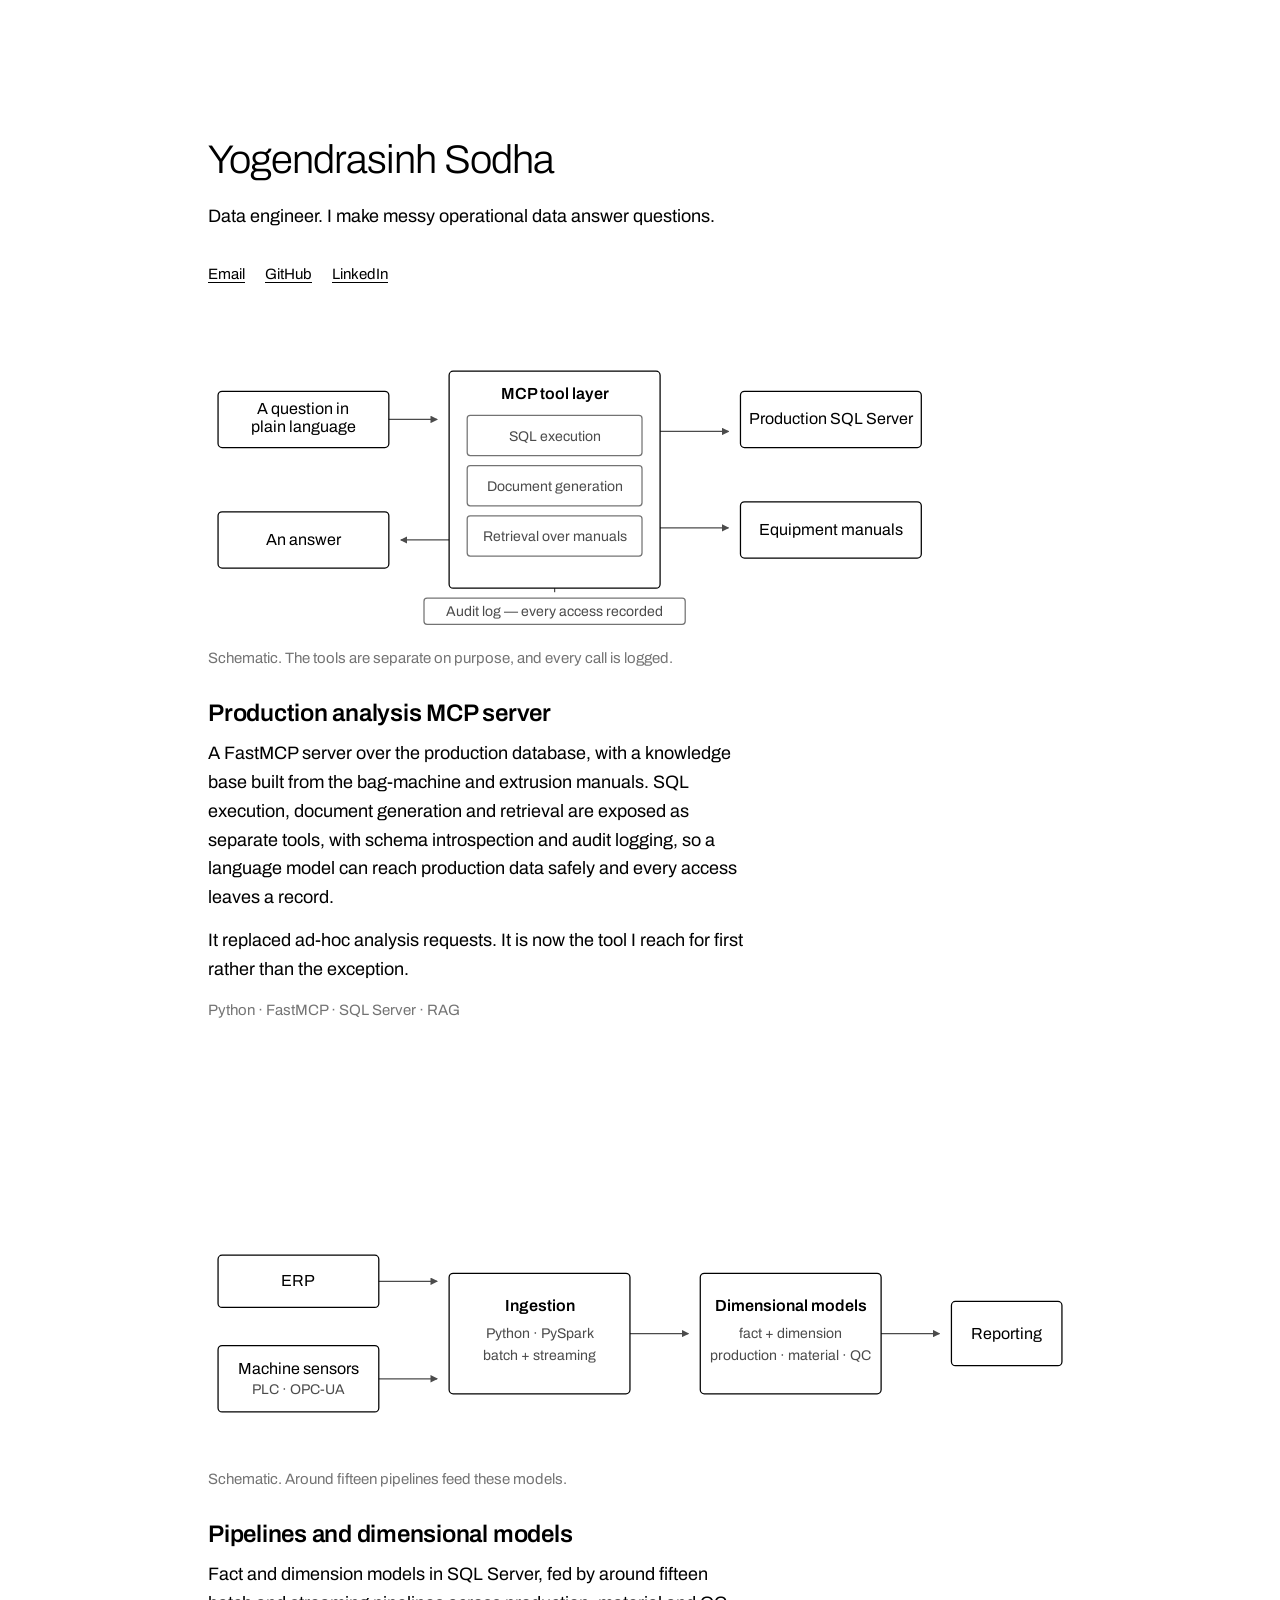
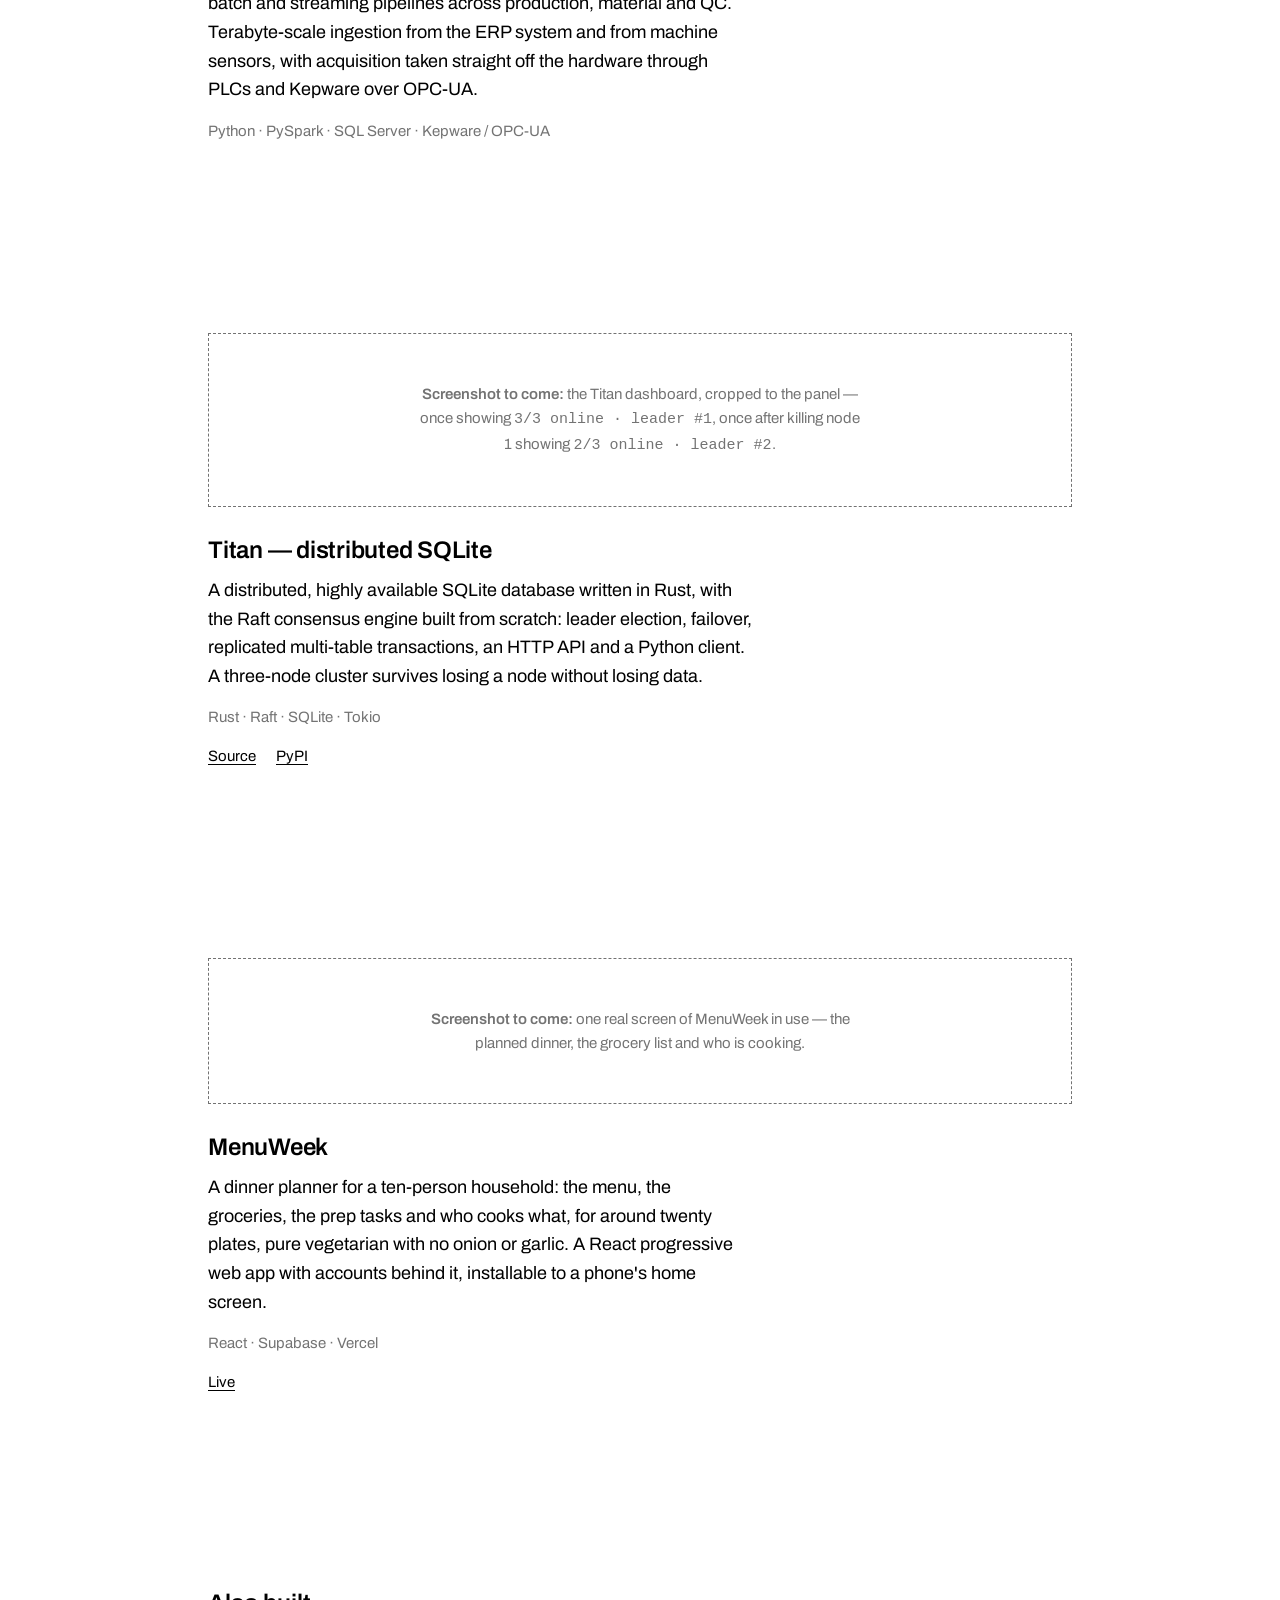
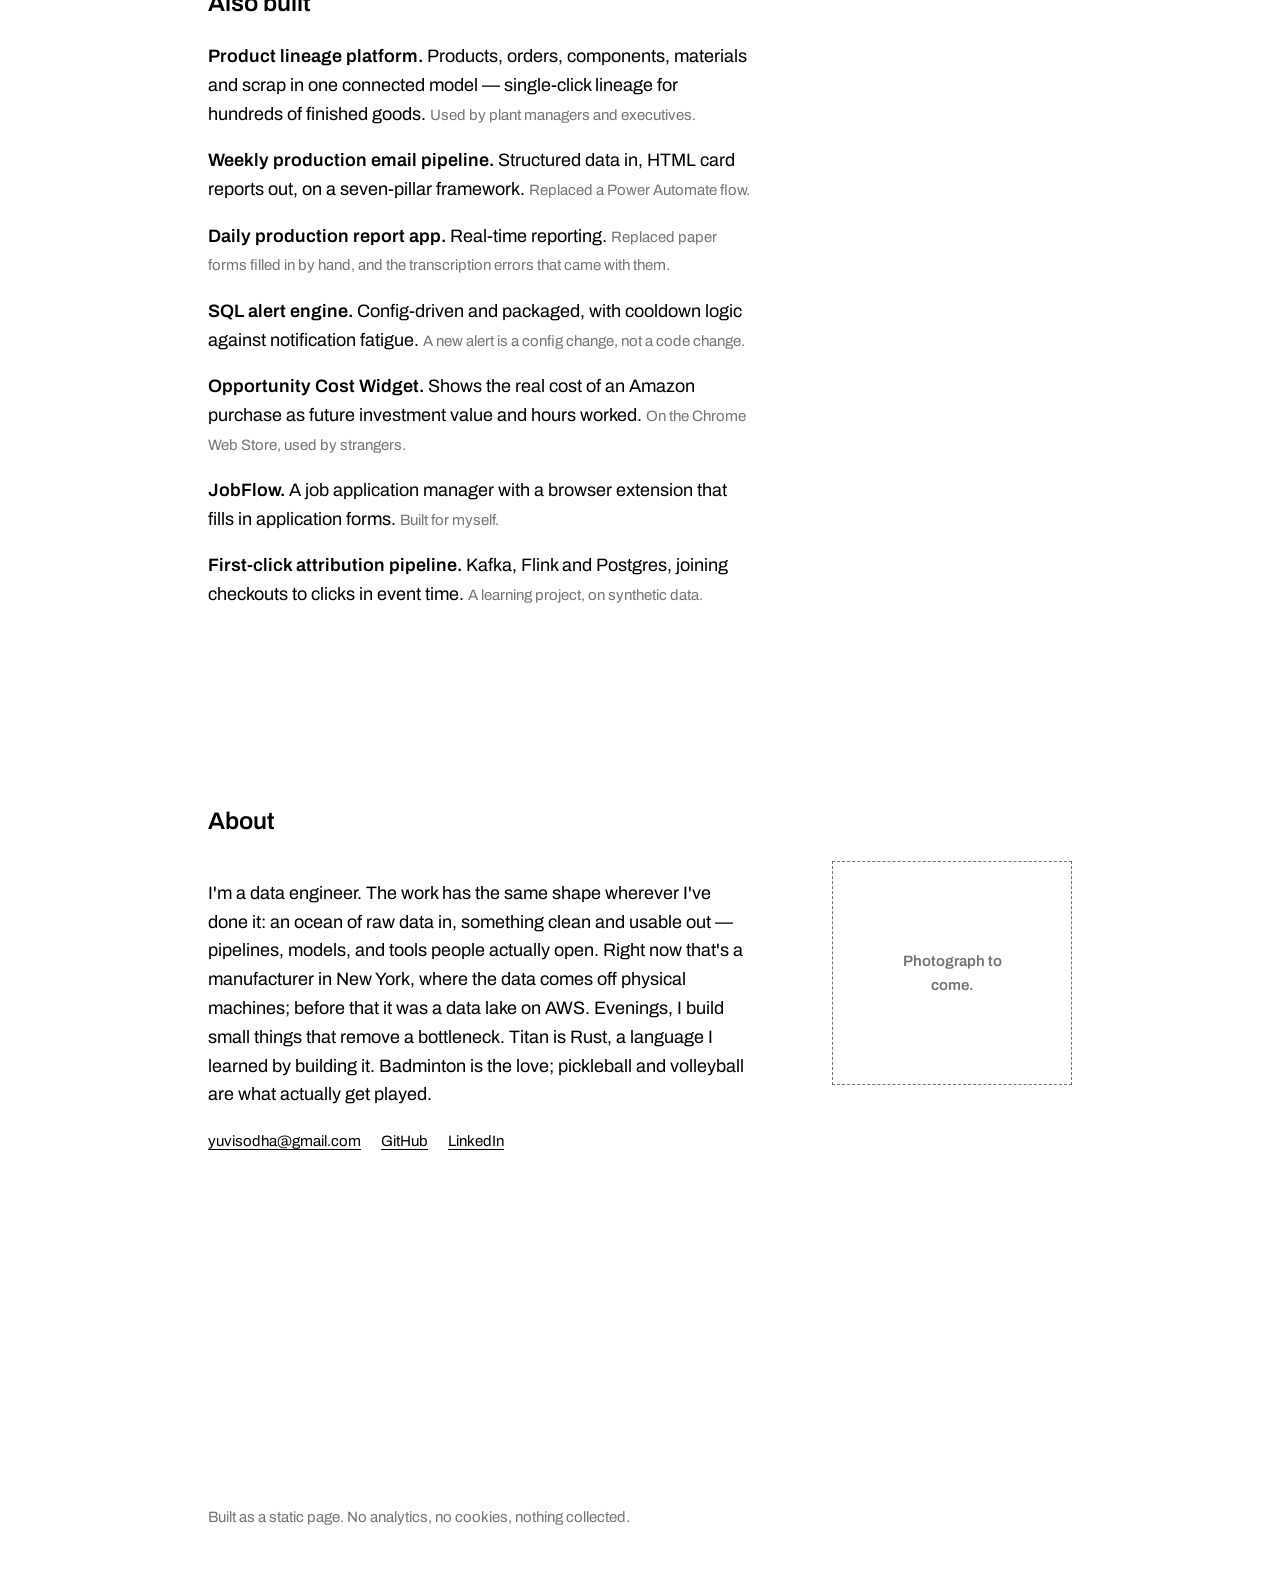
==== public/index.html @ 069074b1 "Park the name and contacts on rails while the work scrolls between them The name now leaves the top " ====
<!DOCTYPE html>
<html lang="en" class="no-js">
<head>
<meta charset="utf-8">
<meta name="viewport" content="width=device-width, initial-scale=1">
<title>Yogendrasinh Sodha — Data engineer</title>
<meta name="description" content="Data engineer. I make messy operational data answer questions. Pipelines, dimensional models, and tools people actually open.">
<meta name="author" content="Yogendrasinh Sodha">
<link rel="canonical" href="https://datafromsodha.fyi/">

<!-- Link preview, for when this gets pasted into LinkedIn or a message.
     og:image is deliberately absent: there is no image worth previewing until
     the real screenshots land. A broken image reference is worse than none. -->
<meta property="og:type" content="profile">
<meta property="og:url" content="https://datafromsodha.fyi/">
<meta property="og:title" content="Yogendrasinh Sodha — Data engineer">
<meta property="og:description" content="I make messy operational data answer questions. Pipelines, dimensional models, and tools people actually open.">
<link rel="stylesheet" href="assets/styles.css">
<link rel="icon" href="data:image/svg+xml,<svg xmlns='http://www.w3.org/2000/svg' viewBox='0 0 32 32'><text y='26' font-size='26' font-family='system-ui'>Y</text></svg>">
<script>document.documentElement.className = 'js';</script>
</head>
<body>

<a class="skip" href="#work">Skip to the work</a>

<header class="head">
  <h1>Yogendrasinh Sodha</h1>
  <p class="lede">Data engineer. I make messy operational data answer questions.</p>
  <nav aria-label="Contact">
    <ul class="links">
      <li><a href="mailto:yuvisodha@gmail.com">Email</a></li>
      <li><a href="https://github.com/Yogendra-sodha">GitHub</a></li>
      <li><a href="https://www.linkedin.com/in/yogendrasinh-sodha/">LinkedIn</a></li>
      <!-- Résumé link goes here once the PDF's dead GitHub URL is fixed.
           See CONTENT.md §4. Do not ship a link to a document with a 404 on it. -->
    </ul>
  </nav>
</header>

<!-- The one idea: one fixed slot, one changing value. Decorative for screen
     readers — each project states who uses it in its own markup. -->
<div class="slot" aria-hidden="true" hidden>
  <div class="slot-inner">
    <span class="slot-label">Used by</span>
    <span class="slot-value" id="slotValue">analysts and managers where I work</span>
  </div>
</div>

<!-- Marks where the header ends. The rails come on the moment this scrolls
     past the top of the viewport, which is precise; watching the header itself
     is not, because a tall header still counts as visible well into the first
     project and would leave it with no audience line at all. -->
<div id="headEnd" aria-hidden="true"></div>

<!-- The rails. Decorative mirrors of content that already exists in the header
     and the footer, so screen readers hear the name and the links once, not
     three times. Links are taken out of the tab order for the same reason.
     Only rendered on screens wide enough to have empty margins to park in. -->
<div class="rails" aria-hidden="true">
  <div class="rail rail-left">
    <p class="rail-name">Yogendrasinh Sodha</p>
    <p class="rail-slot">
      <span class="rail-slot-label">Used by</span>
      <span class="rail-slot-value" id="railSlotValue">analysts and managers where I work</span>
    </p>
  </div>
  <div class="rail rail-right">
    <a href="mailto:yuvisodha@gmail.com" tabindex="-1">Email</a>
    <a href="https://github.com/Yogendra-sodha" tabindex="-1">GitHub</a>
    <a href="https://www.linkedin.com/in/yogendrasinh-sodha/" tabindex="-1">LinkedIn</a>
  </div>
</div>

<main id="work">

  <section class="project" data-who="analysts and managers where I work">
    <figure class="art">
      <div class="dia-wrap">
      <svg viewBox="0 0 860 300" role="img" aria-labelledby="mcpT mcpD" class="dia">
        <defs>
          <marker id="ah1" viewBox="0 0 8 8" refX="7" refY="4" markerWidth="6" markerHeight="6"
                  orient="auto-start-reverse"><path d="M0 0 L8 4 L0 8 Z" fill="currentColor"/></marker>
        </defs>
        <title id="mcpT">How the production analysis MCP server works</title>
        <desc id="mcpD">A question in plain language goes to an MCP tool layer offering SQL
        execution, document generation and retrieval. The layer reads the production SQL Server
        and an index of equipment manuals, returns an answer, and writes every access to an
        audit log.</desc>
        <g class="dia-g">
          <rect x="10" y="60" width="170" height="56" rx="4"/>
          <text x="95" y="83">A question in</text>
          <text x="95" y="101">plain language</text>

          <rect x="10" y="180" width="170" height="56" rx="4"/>
          <text x="95" y="213">An answer</text>

          <rect x="240" y="40" width="210" height="216" rx="4"/>
          <text x="345" y="68" class="hd">MCP tool layer</text>
          <rect x="258" y="84" width="174" height="40" rx="3" class="sub"/>
          <text x="345" y="109" class="sm">SQL execution</text>
          <rect x="258" y="134" width="174" height="40" rx="3" class="sub"/>
          <text x="345" y="159" class="sm">Document generation</text>
          <rect x="258" y="184" width="174" height="40" rx="3" class="sub"/>
          <text x="345" y="209" class="sm">Retrieval over manuals</text>

          <rect x="530" y="60" width="180" height="56" rx="4"/>
          <text x="620" y="93">Production SQL Server</text>

          <rect x="530" y="170" width="180" height="56" rx="4"/>
          <text x="620" y="203">Equipment manuals</text>

          <rect x="215" y="266" width="260" height="26" rx="3" class="sub"/>
          <text x="345" y="284" class="sm">Audit log — every access recorded</text>

          <path d="M180 88 H228" class="ar" marker-end="url(#ah1)"/>
          <path d="M450 100 H518" class="ar" marker-end="url(#ah1)"/>
          <path d="M450 196 H518" class="ar" marker-end="url(#ah1)"/>
          <path d="M240 208 H192" class="ar" marker-end="url(#ah1)"/>
          <path d="M345 256 V262" class="ar dash"/>
        </g>
      </svg>
      </div>
      <figcaption>Schematic. The tools are separate on purpose, and every call is logged.</figcaption>
    </figure>
    <h2>Production analysis MCP server</h2>
    <p class="who">Used by analysts and managers where I work.</p>
    <p>A FastMCP server over the production database, with a knowledge base built from the
    bag-machine and extrusion manuals. SQL execution, document generation and retrieval are
    exposed as separate tools, with schema introspection and audit logging, so a language model
    can reach production data safely and every access leaves a record.</p>
    <p>It replaced ad-hoc analysis requests. It is now the tool I reach for first rather than
    the exception.</p>
    <p class="stack">Python · FastMCP · SQL Server · RAG</p>
  </section>

  <section class="project" data-who="every report the business runs on">
    <figure class="art">
      <div class="dia-wrap">
      <svg viewBox="0 0 860 240" role="img" aria-labelledby="pipeT pipeD" class="dia">
        <defs>
          <marker id="ah2" viewBox="0 0 8 8" refX="7" refY="4" markerWidth="6" markerHeight="6"
                  orient="auto-start-reverse"><path d="M0 0 L8 4 L0 8 Z" fill="currentColor"/></marker>
        </defs>
        <title id="pipeT">How the production data pipelines are arranged</title>
        <desc id="pipeD">Data from the ERP system and from machine sensors over PLC and OPC-UA
        is ingested in batch and streaming pipelines, modelled into fact and dimension tables,
        and served to reporting.</desc>
        <g class="dia-g">
          <rect x="10" y="42" width="160" height="52" rx="4"/>
          <text x="90" y="73">ERP</text>

          <rect x="10" y="132" width="160" height="66" rx="4"/>
          <text x="90" y="160">Machine sensors</text>
          <text x="90" y="180" class="sm">PLC · OPC-UA</text>

          <rect x="240" y="60" width="180" height="120" rx="4"/>
          <text x="330" y="98" class="hd">Ingestion</text>
          <text x="330" y="124" class="sm">Python · PySpark</text>
          <text x="330" y="146" class="sm">batch + streaming</text>

          <rect x="490" y="60" width="180" height="120" rx="4"/>
          <text x="580" y="98" class="hd">Dimensional models</text>
          <text x="580" y="124" class="sm">fact + dimension</text>
          <text x="580" y="146" class="sm">production · material · QC</text>

          <rect x="740" y="88" width="110" height="64" rx="4"/>
          <text x="795" y="125">Reporting</text>

          <path d="M170 68 H228" class="ar" marker-end="url(#ah2)"/>
          <path d="M170 165 H228" class="ar" marker-end="url(#ah2)"/>
          <path d="M420 120 H478" class="ar" marker-end="url(#ah2)"/>
          <path d="M670 120 H728" class="ar" marker-end="url(#ah2)"/>
        </g>
      </svg>
      </div>
      <figcaption>Schematic. Around fifteen pipelines feed these models.</figcaption>
    </figure>
    <h2>Pipelines and dimensional models</h2>
    <p class="who">Used by every report the business runs on.</p>
    <p>Fact and dimension models in SQL Server, fed by around fifteen batch and streaming
    pipelines across production, material and QC. Terabyte-scale ingestion from the ERP system
    and from machine sensors, with acquisition taken straight off the hardware through PLCs and
    Kepware over OPC-UA.</p>
    <p class="stack">Python · PySpark · SQL Server · Kepware / OPC-UA</p>
  </section>

  <section class="project" data-who="anyone who pip installs it">
    <figure class="art">
      <div class="ph">
        <p><strong>Screenshot to come:</strong> the Titan dashboard, cropped to the panel — once
        showing <code>3/3 online · leader #1</code>, once after killing node 1 showing
        <code>2/3 online · leader #2</code>.</p>
      </div>
    </figure>
    <h2>Titan — distributed SQLite</h2>
    <p class="who">Used by anyone who <code>pip install</code>s it.</p>
    <p>A distributed, highly available SQLite database written in Rust, with the Raft consensus
    engine built from scratch: leader election, failover, replicated multi-table transactions,
    an HTTP API and a Python client. A three-node cluster survives losing a node without losing
    data.</p>
    <p class="stack">Rust · Raft · SQLite · Tokio</p>
    <p class="links-inline">
      <a href="https://github.com/Yogendra-sodha/titan-distributed-sqlite">Source</a>
      <a href="https://pypi.org/project/titan-db/">PyPI</a>
    </p>
  </section>

  <section class="project" data-who="ten roommates, every evening">
    <figure class="art">
      <div class="ph">
        <p><strong>Screenshot to come:</strong> one real screen of MenuWeek in use — the planned
        dinner, the grocery list and who is cooking.</p>
      </div>
    </figure>
    <h2>MenuWeek</h2>
    <p class="who">Used by ten roommates, every evening.</p>
    <p>A dinner planner for a ten-person household: the menu, the groceries, the prep tasks and
    who cooks what, for around twenty plates, pure vegetarian with no onion or garlic. A React
    progressive web app with accounts behind it, installable to a phone's home screen.</p>
    <p class="stack">React · Supabase · Vercel</p>
    <p class="links-inline">
      <a href="https://menuweek.vercel.app/">Live</a>
    </p>
  </section>

  <section class="also">
    <h2>Also built</h2>
    <ul>
      <li><strong>Product lineage platform.</strong> Products, orders, components, materials and
      scrap in one connected model — single-click lineage for hundreds of finished goods.
      <span class="m">Used by plant managers and executives.</span></li>

      <li><strong>Weekly production email pipeline.</strong> Structured data in, HTML card
      reports out, on a seven-pillar framework. <span class="m">Replaced a Power Automate
      flow.</span></li>

      <li><strong>Daily production report app.</strong> Real-time reporting.
      <span class="m">Replaced paper forms filled in by hand, and the transcription errors that
      came with them.</span></li>

      <li><strong>SQL alert engine.</strong> Config-driven and packaged, with cooldown logic
      against notification fatigue. <span class="m">A new alert is a config change, not a code
      change.</span></li>

      <li><strong>Opportunity Cost Widget.</strong> Shows the real cost of an Amazon purchase as
      future investment value and hours worked. <span class="m">On the Chrome Web Store, used by
      strangers.</span>
      </li>

      <li><strong>JobFlow.</strong> A job application manager with a browser extension that fills
      in application forms. <span class="m">Built for myself.</span></li>

      <li><strong>First-click attribution pipeline.</strong> Kafka, Flink and Postgres, joining
      checkouts to clicks in event time. <span class="m">A learning project, on synthetic
      data.</span></li>
    </ul>
  </section>

  <section class="about">
    <h2>About</h2>
    <div class="about-grid">
      <div>
        <p>I'm a data engineer. The work has the same shape wherever I've done it: an ocean of
        raw data in, something clean and usable out — pipelines, models, and tools people
        actually open. Right now that's a manufacturer in New York, where the data comes off
        physical machines; before that it was a data lake on AWS. Evenings, I build small things
        that remove a bottleneck. Titan is Rust, a language I learned by building it. Badminton
        is the love; pickleball and volleyball are what actually get played.</p>
        <ul class="links">
          <li><a href="mailto:yuvisodha@gmail.com">yuvisodha@gmail.com</a></li>
          <li><a href="https://github.com/Yogendra-sodha">GitHub</a></li>
          <li><a href="https://www.linkedin.com/in/yogendrasinh-sodha/">LinkedIn</a></li>
        </ul>
      </div>
      <figure class="art portrait">
        <div class="ph"><p><strong>Photograph to come.</strong></p></div>
      </figure>
    </div>
  </section>

</main>

<footer>
  <p>Built as a static page. No analytics, no cookies, nothing collected.</p>
</footer>

<script src="assets/slot.js" defer></script>
</body>
</html>
---- public/assets/styles.css ----
/* Yogendrasinh Sodha — portfolio
   Built against PRINCIPLES.md and STRUCTURE.md. Read those before changing
   anything here. The two rules most easily broken by accident:

   1. THREE VALUES ONLY. Ink, ink at 55%, paper. No fourth colour, no borders
      in a new grey, no tinted backgrounds. All colour on the page comes from
      the artifacts (screenshots) — the chrome stays monochrome so they carry it.
   2. FOUR TYPE SIZES ONLY — 40 / 24 / 18 / 15. Hierarchy is weight and
      opacity, not size. (Ngo's economy measure is 1 / number of sizes. Adding
      a fifth costs real points and buys almost nothing.) Labels inside the
      diagrams are exempt: they live in the SVG's own scaled coordinate system,
      so their numbers are not page type sizes.

   Contrast note: the reference site uses black at 40%, which is 2.85:1 on
   white and fails AA even for large text. 55% is 4.74:1 and passes. That is
   why these do not match the reference exactly.                             */

/* ---------- typeface ----------
   Archivo, a grotesque in the same family of shapes as the reference site's
   Lab Grotesque, but under the SIL Open Font License. Self-hosted from this
   repository: nothing is requested from a third party, so the privacy rule in
   PRINCIPLES.md §4 holds. One variable file covers 300–600, which is the whole
   weight range this page uses.
   Licence: assets/fonts/OFL.txt. Keep it alongside the files.                */

@font-face {
  font-family: "Archivo";
  font-style: normal;
  font-weight: 300 600;
  font-stretch: 100%;
  font-display: swap;
  src: url("fonts/archivo-latin.woff2") format("woff2");
  unicode-range: U+0000-00FF, U+0131, U+0152-0153, U+02BB-02BC, U+02C6, U+02DA,
                 U+02DC, U+0304, U+0308, U+0329, U+2000-206F, U+20AC, U+2122,
                 U+2191, U+2193, U+2212, U+2215, U+FEFF, U+FFFD;
}

@font-face {
  font-family: "Archivo";
  font-style: normal;
  font-weight: 300 600;
  font-stretch: 100%;
  font-display: swap;
  src: url("fonts/archivo-latin-ext.woff2") format("woff2");
  unicode-range: U+0100-02BA, U+02BD-02C5, U+02C7-02CC, U+02CE-02D7, U+02DD-02FF,
                 U+0304, U+0308, U+0329, U+1D00-1DBF, U+1E00-1E9F, U+1EF2-1EFF,
                 U+2020, U+20A0-20AB, U+20AD-20C0, U+2113, U+2C60-2C7F, U+A720-A7FF;
}

:root {
  --ink: #000;
  --ink-muted: rgba(0, 0, 0, 0.55);   /* 4.74:1 on paper — AA */
  --paper: #fff;

  --s-name: clamp(2rem, 6vw, 2.5rem); /* 32–40px */
  --s-head: 1.5rem;                   /* 24px */
  --s-body: 1.125rem;                 /* 18px */
  --s-meta: 0.9375rem;                /* 15px */

  --measure: 34rem;                   /* ~66 characters — reading width */
  --page: 60rem;                      /* the band the work is allowed to fill */
  --gap: clamp(6rem, 20vh, 11rem);    /* one project should own the screen */
}

@media (prefers-color-scheme: dark) {
  :root {
    --ink: #fff;
    --ink-muted: rgba(255, 255, 255, 0.55); /* 6.3:1 on black — AA */
    --paper: #000;
  }
}

*, *::before, *::after { box-sizing: border-box; }

html {
  -webkit-text-size-adjust: 100%;
  /* The slot is sticky, so anchored jumps must clear it or they land with the
     heading hidden underneath. */
  scroll-padding-top: 6rem;
}

main > section, h1, h2 { scroll-margin-top: 6rem; }

body {
  margin: 0;
  background: var(--paper);
  color: var(--ink);
  font-family: "Archivo", -apple-system, BlinkMacSystemFont, "Segoe UI", Roboto,
               Helvetica, Arial, sans-serif;
  font-size: var(--s-body);
  line-height: 1.6;
  -webkit-font-smoothing: antialiased;
}

/* ---------- links ---------- */

a { color: inherit; text-decoration-thickness: 1px; text-underline-offset: 0.2em; }
a:hover { text-decoration-thickness: 2px; }

:focus-visible {
  outline: 2px solid var(--ink);
  outline-offset: 3px;
}

.skip {
  position: absolute;
  left: -9999px;
}
.skip:focus {
  left: 1rem;
  top: 1rem;
  z-index: 10;
  background: var(--paper);
  padding: 0.5rem 0.75rem;
}

/* ---------- layout ---------- */

.head,
main > section,
footer {
  max-width: var(--page);
  margin-inline: auto;
  padding-inline: clamp(1.25rem, 6vw, 3rem);
}

/* Enough air to breathe, not so much that the slot floats free of the work. */
.head { padding-top: clamp(4rem, 16vh, 8rem); padding-bottom: clamp(2rem, 5vh, 3rem); }

main > section { padding-block: 0 var(--gap); }

/* ---------- header ---------- */

h1 {
  font-size: var(--s-name);
  font-weight: 300;
  letter-spacing: -0.025em;
  margin: 0;
}

.lede {
  font-size: var(--s-body);
  max-width: var(--measure);
  margin: 0.6rem 0 2rem;
}

/* ---------- the one idea ----------
   A single sticky line. One fixed position, one changing value.
   Hidden entirely when JavaScript is off — each project carries its own line
   in the markup instead, so nothing is lost. */

.slot {
  position: sticky;
  top: 0;
  z-index: 5;
  background: var(--paper);
}
.no-js .slot { display: none; }

.slot-inner {
  max-width: var(--page);
  margin-inline: auto;
  padding: 1.1rem clamp(1.25rem, 6vw, 3rem) 1.3rem;
}

.slot-label {
  display: block;
  color: var(--ink-muted);
  font-size: var(--s-meta);
}
.slot-label::after { content: ""; }

/* Big and light, the way the reference sets its year. This is the line the
   reader is meant to watch, so it gets the weight budget the page has been
   saving: 24px at 300 against 600 elsewhere. */
.slot-value {
  display: inline-block;
  font-size: var(--s-head);
  font-weight: 300;
  letter-spacing: -0.01em;
  line-height: 1.2;
  transition: opacity 0.35s ease;
}
.slot-value.is-changing { opacity: 0; }

/* Above the first project and below the last there is no audience to name.
   Showing the previous one would be stale and wrong, so the line goes quiet. */
.slot { transition: opacity 0.3s ease; }
.slot.is-idle { opacity: 0; }

/* ---------- projects ---------- */

.project h2 {
  font-size: var(--s-head);
  font-weight: 600;
  letter-spacing: -0.01em;
  margin: 1.5rem 0 0.4rem;
}

.project p { max-width: var(--measure); margin: 0 0 0.9rem; }

/* Text reads narrow, work shows wide. */
.project h2, .also li, .about p { max-width: var(--measure); }

/* Each project states its own audience. Visible when JS is off (it is the
   only place the information appears); available to screen readers always,
   so the sticky slot can stay decorative and nothing is announced twice. */
.who { color: var(--ink-muted); }

.js .who {
  position: absolute;
  width: 1px; height: 1px;
  margin: -1px; padding: 0; border: 0;
  clip-path: inset(50%);
  overflow: hidden; white-space: nowrap;
}

.stack, .m, figcaption { color: var(--ink-muted); font-size: var(--s-meta); }

.links-inline { display: flex; gap: 1.25rem; font-size: var(--s-meta); }

/* Inherits its size deliberately. The usual 0.9em optical correction would
   introduce a fifth and sixth rendered size and break the economy rule. */
code {
  font-family: ui-monospace, SFMono-Regular, Menlo, Consolas, monospace;
  font-size: 1em;
}

/* ---------- artifacts ---------- */

.art { margin: 0 0 1.5rem; }

.art figcaption { margin-top: 0.6rem; }

/* Wide diagrams scroll inside their own box; the page never scrolls sideways.
   The caption sits outside the scroller so it stays put. The right-edge fade
   is the affordance that says "there is more" — it paints in --paper, so it
   introduces no fourth colour. */
.dia-wrap {
  overflow-x: auto;
  position: relative;
  -webkit-overflow-scrolling: touch;
}

@media (max-width: 40rem) {
  .dia-wrap::after {
    content: "";
    position: sticky;
    float: right;
    top: 0;
    right: 0;
    width: 2.5rem;
    height: 100%;
    margin-left: -2.5rem;
    background: linear-gradient(to right, transparent, var(--paper));
    pointer-events: none;
  }
}

.dia {
  display: block;
  width: 100%;
  min-width: 38rem;   /* below this the labels stop being readable */
  margin-bottom: 0.25rem;
  height: auto;
  color: var(--ink);
}

.dia-g rect {
  fill: none;
  stroke: currentColor;
  stroke-width: 1.25;
}
.dia-g rect.sub { stroke: currentColor; opacity: 0.55; }

.dia-g text {
  fill: currentColor;
  font-family: inherit;
  font-size: 16px;
  text-anchor: middle;
}
.dia-g text.hd { font-weight: 600; }
.dia-g text.sm { font-size: 14px; opacity: 0.7; }

.dia-g .ar {
  fill: none;
  stroke: currentColor;
  stroke-width: 1.25;
  opacity: 0.7;
}
.dia-g .dash { stroke-dasharray: 4 4; }

/* Placeholders — deliberately unfinished-looking. These must not survive to
   launch; if one is still here, the page is not done. */
.ph {
  border: 1px dashed var(--ink-muted);
  padding: clamp(1.5rem, 6vw, 3rem);
  display: grid;
  place-items: center;
  min-height: 9rem;
}
.ph p { color: var(--ink-muted); font-size: var(--s-meta); max-width: 28rem; text-align: center; margin: 0; }

/* ---------- also built ---------- */

.also h2, .about h2 {
  font-size: var(--s-head);
  font-weight: 600;
  margin: 0 0 1.25rem;
}

.also ul { list-style: none; margin: 0; padding: 0; }
.also li { max-width: var(--measure); margin-bottom: 1.1rem; }
.also strong { font-weight: 600; }

/* ---------- about ---------- */

.about-grid {
  display: grid;
  gap: clamp(1.5rem, 5vw, 3rem);
  grid-template-columns: 1fr;
}
@media (min-width: 46rem) {
  .about-grid { grid-template-columns: 1fr 15rem; align-items: start; }
}
.portrait { min-width: 0; }
.portrait .ph { min-height: 14rem; }

/* ---------- lists of links ---------- */

.links {
  list-style: none;
  display: flex;
  flex-wrap: wrap;
  gap: 1.25rem;
  margin: 1.25rem 0 0;
  padding: 0;
  font-size: var(--s-meta);
}

/* ---------- footer ---------- */

footer {
  padding-block: var(--gap) 4rem;
  color: var(--ink-muted);
  font-size: var(--s-meta);
}
footer p { margin: 0; }

/* ---------- motion ---------- */

@media (prefers-reduced-motion: reduce) {
  * { animation: none !important; transition: none !important; }
}

/* ---------- the rails ----------
   The name leaves the top, parks at the left edge, and holds still while the
   work scrolls between it and the contacts on the right. Both evaporate at the
   end of the page. Same idea as the reference site's fixed name and year, on a
   vertical axis.

   Only on screens with empty margins wide enough to park in. Below that the
   layout is unchanged and the audience line stays in its bar at the top —
   a rail that overlaps the reading column would be worse than no rail.        */

.rails { display: none; }

@media (min-width: 80rem) {

  .has-rails .rails { display: block; }

  /* The rail carries the audience line up there, so the bar is redundant. */
  .has-rails .slot { display: none; }

  .rail {
    position: fixed;
    top: 50%;
    z-index: 4;
    font-size: var(--s-meta);
    line-height: 1.5;
    opacity: 0;
    pointer-events: none;
    transition: opacity 0.5s ease, transform 0.5s cubic-bezier(0.16, 1, 0.3, 1);
  }

  .rail-left  { left:  clamp(1.5rem, 3.5vw, 3.5rem); transform: translateY(-50%) translateX(-0.75rem); }
  .rail-right { right: clamp(1.5rem, 3.5vw, 3.5rem); transform: translateY(-50%) translateX(0.75rem);  text-align: right; }

  /* Arrived: slid into place and holding. */
  .rails.is-on .rail { opacity: 1; transform: translateY(-50%) translateX(0); }
  .rails.is-on .rail-right { pointer-events: auto; }

  .rail p { margin: 0; max-width: 11rem; }

  .rail-name { font-weight: 600; }

  .rail-slot { margin-top: 1.25rem !important; }
  .rail-slot-label { display: block; color: var(--ink-muted); }
  .rail-slot-value { display: block; transition: opacity 0.35s ease; }
  .rail-slot-value.is-changing { opacity: 0; }

  .rail-right a { display: block; }
}

@media (prefers-reduced-motion: reduce) {
  .rail { transform: translateY(-50%) !important; }
}
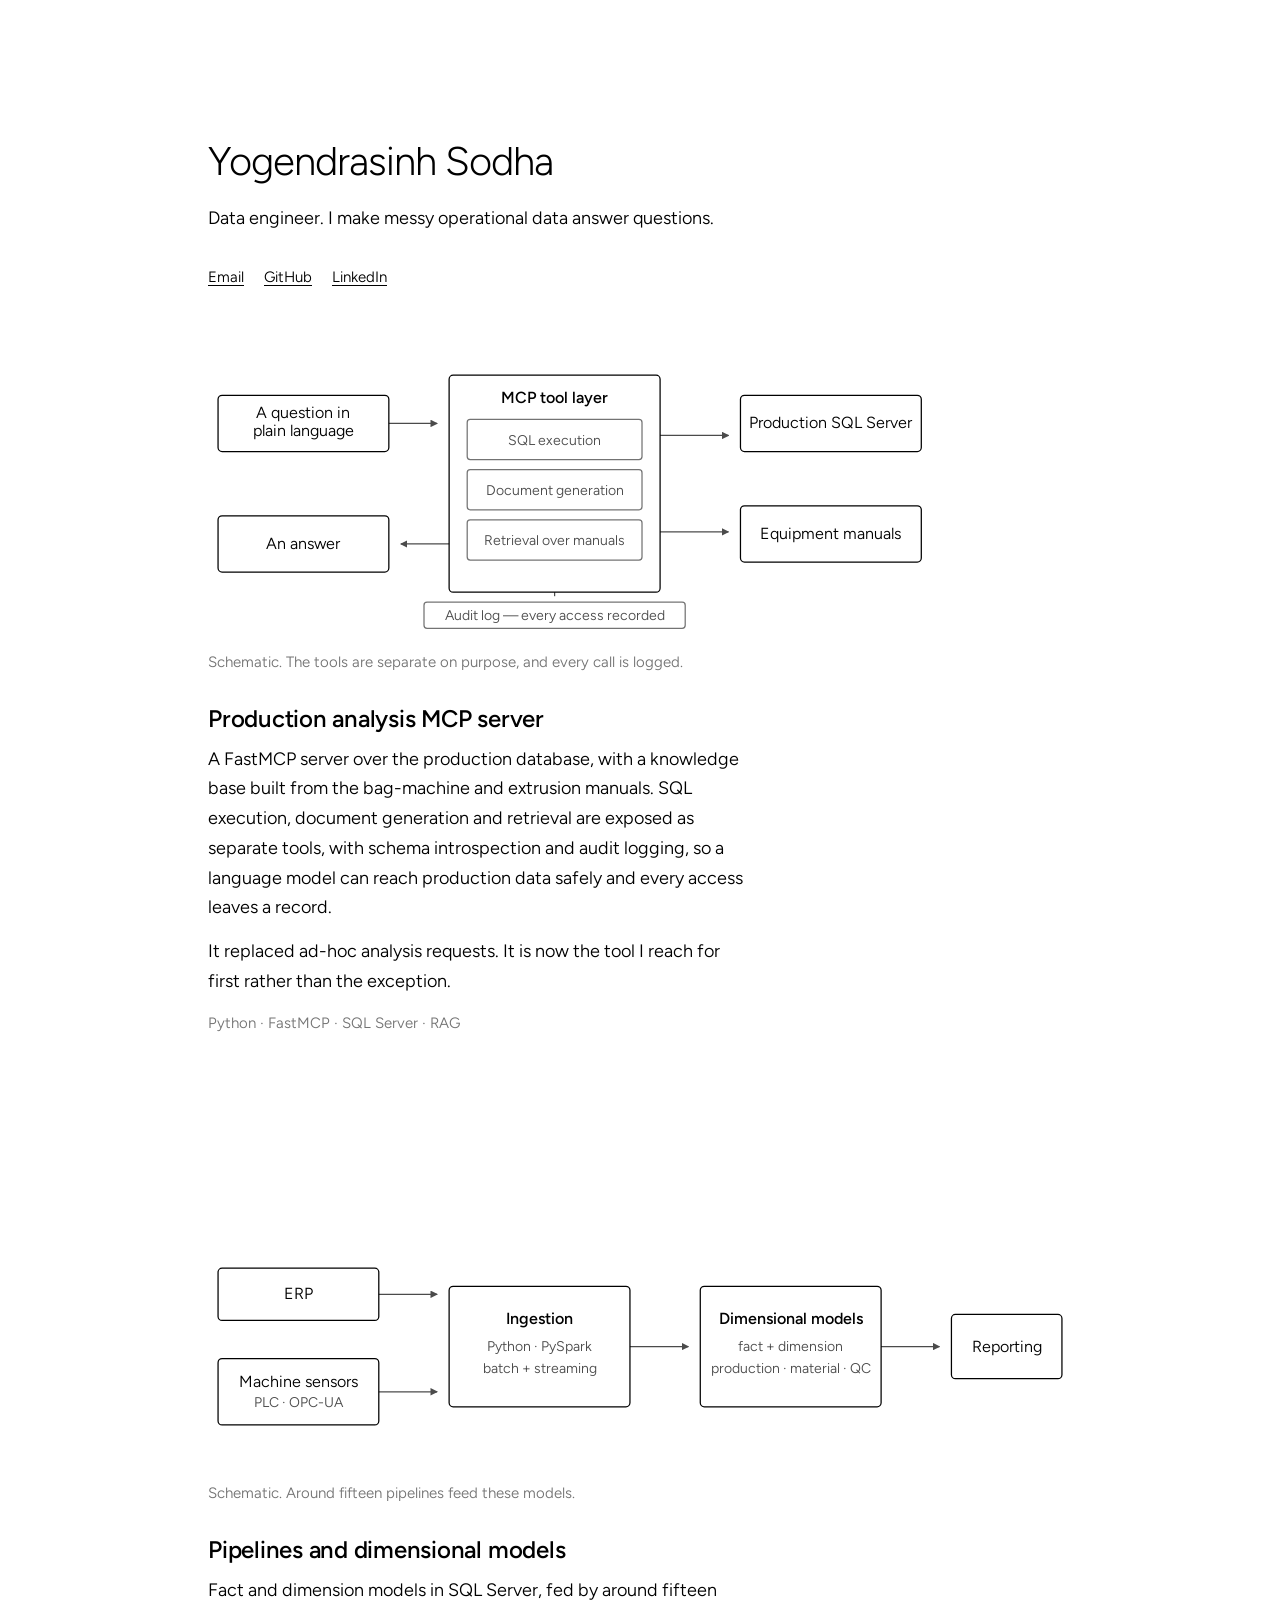
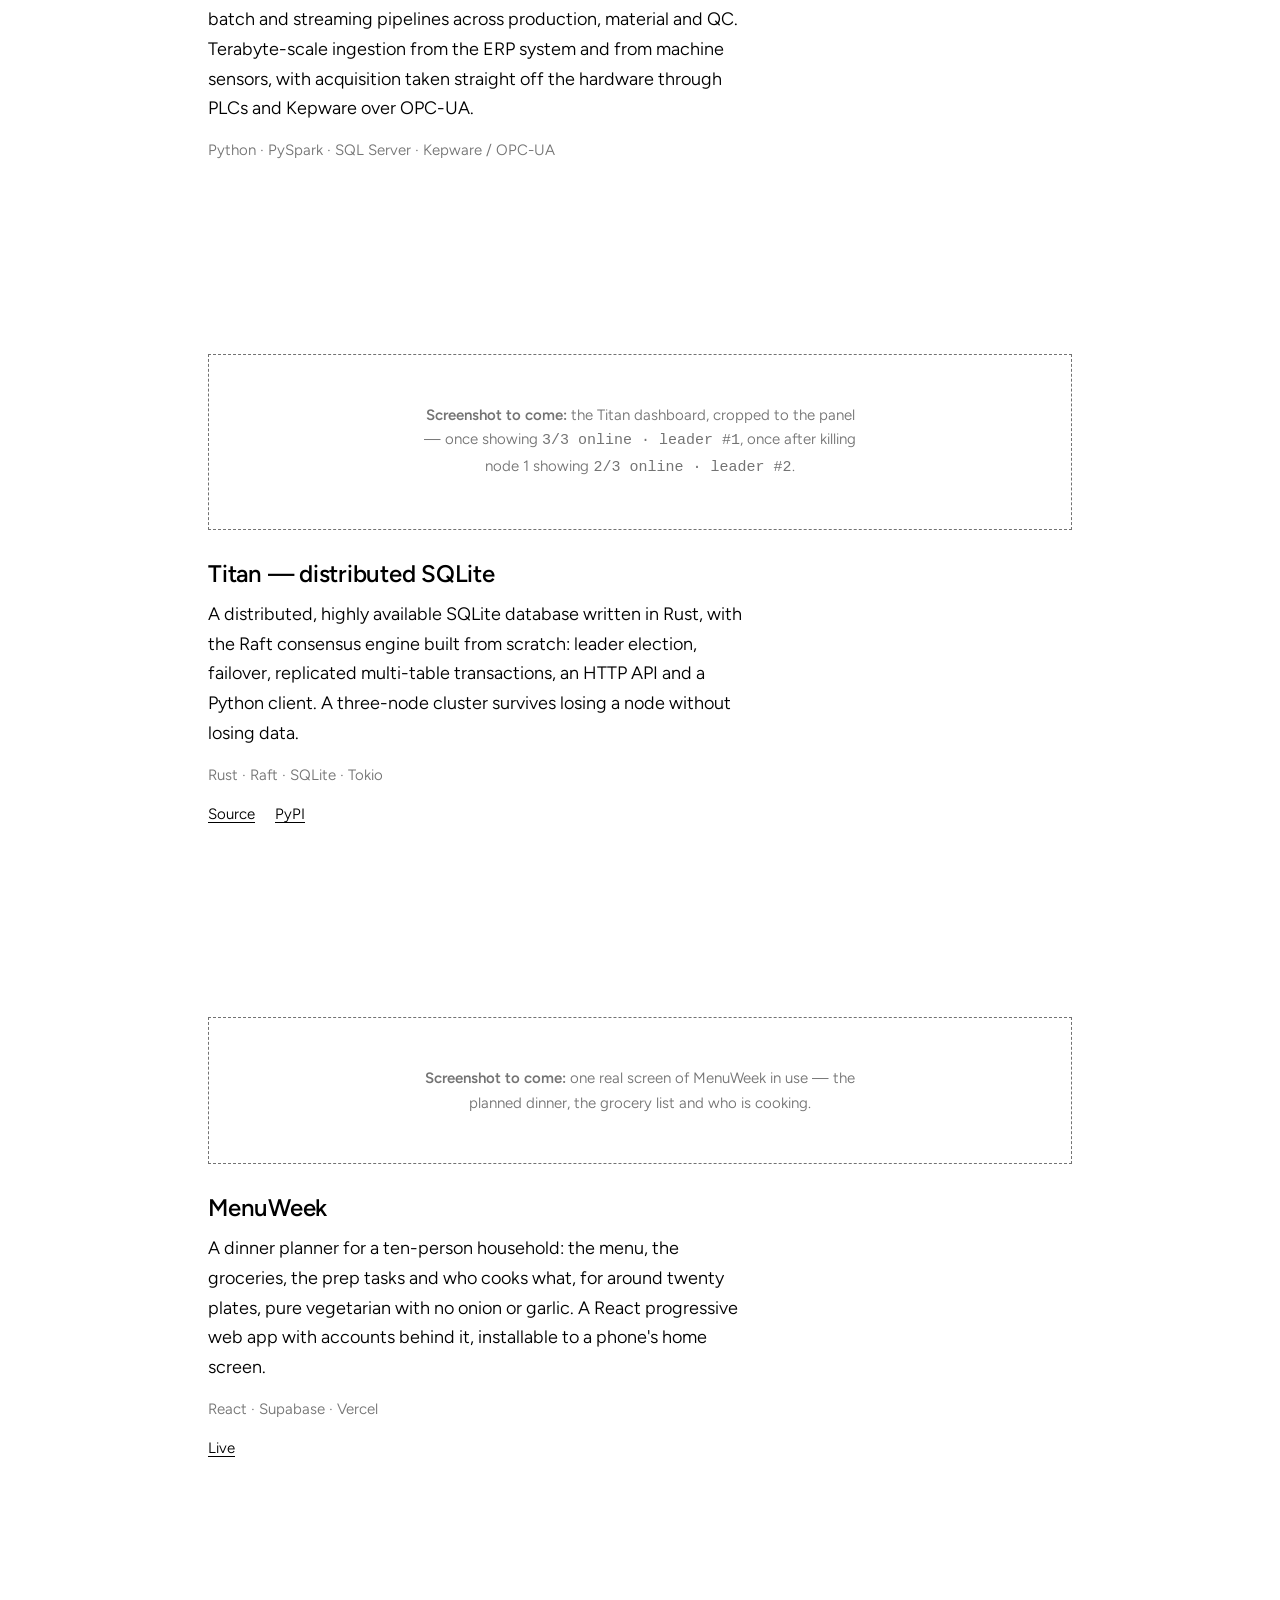
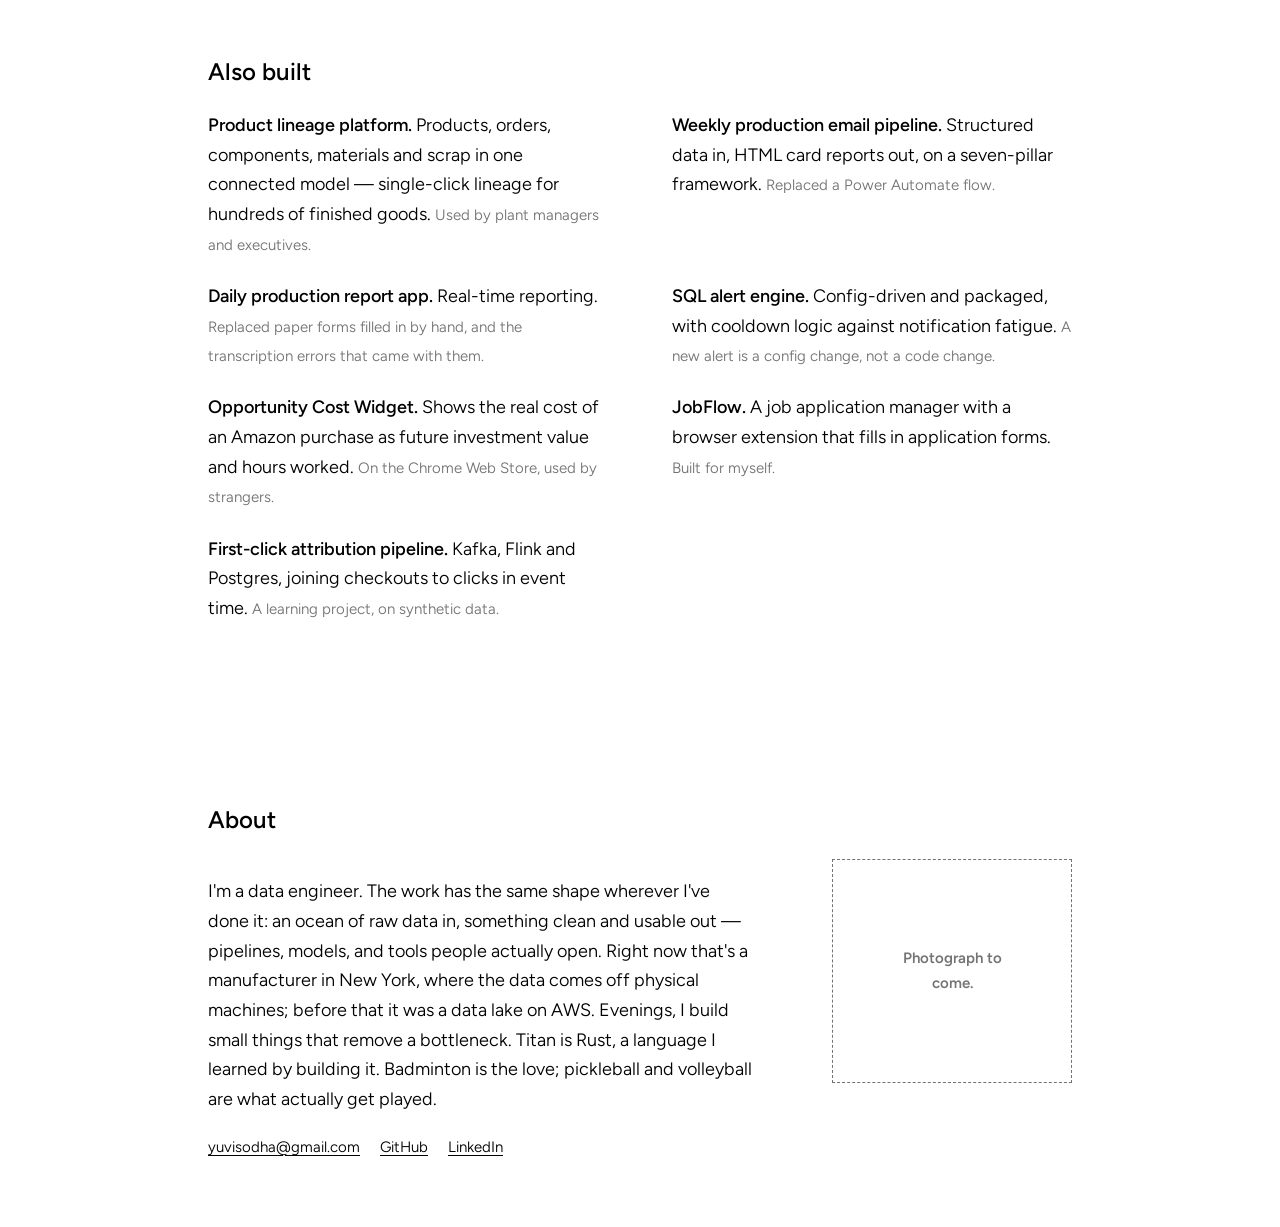
==== commit 1057058c: "Soften the type, fix the stale rail, and stop the page trailing off Six things the owner found readi" ====
--- a/public/index.html
+++ b/public/index.html
@@ -223,7 +223,7 @@
     </p>
   </section>
 
-  <section class="also">
+  <section class="also" data-label="Also" data-who="seven more, one line each">
     <h2>Also built</h2>
     <ul>
       <li><strong>Product lineage platform.</strong> Products, orders, components, materials and
@@ -280,10 +280,6 @@
 
 </main>
 
-<footer>
-  <p>Built as a static page. No analytics, no cookies, nothing collected.</p>
-</footer>
-
 <script src="assets/slot.js" defer></script>
 </body>
 </html>
--- a/public/assets/styles.css
+++ b/public/assets/styles.css
@@ -16,32 +16,39 @@
    why these do not match the reference exactly.                             */
 
 /* ---------- typeface ----------
-   Archivo, a grotesque in the same family of shapes as the reference site's
-   Lab Grotesque, but under the SIL Open Font License. Self-hosted from this
-   repository: nothing is requested from a third party, so the privacy rule in
-   PRINCIPLES.md §4 holds. One variable file covers 300–600, which is the whole
-   weight range this page uses.
-   Licence: assets/fonts/OFL.txt. Keep it alongside the files.                */
+   Figtree. Archivo was here first and read as sharp and rigid next to the
+   reference site; Figtree has rounder bowls and softer terminals, which is
+   the quality that made Lab Grotesque feel smooth rather than technical.
+   SIL Open Font License, self-hosted from this repository, so nothing is
+   requested from a third party and the privacy rule in PRINCIPLES.md §4
+   holds. One variable file per subset covers 300–600, and it is half the
+   weight of the files it replaced.
+   Licence: assets/fonts/OFL.txt. Keep it alongside the files.
+
+   Weight does the softening, not colour. The reference sets body text in pure
+   black at weight 100 — it reads light because it IS light, not because it is
+   grey. We cannot go to 100 here, but running text sits at 350 rather than
+   400 for the same reason.                                                   */
 
 @font-face {
-  font-family: "Archivo";
+  font-family: "Figtree";
   font-style: normal;
   font-weight: 300 600;
   font-stretch: 100%;
   font-display: swap;
-  src: url("fonts/archivo-latin.woff2") format("woff2");
+  src: url("fonts/figtree-latin.woff2") format("woff2");
   unicode-range: U+0000-00FF, U+0131, U+0152-0153, U+02BB-02BC, U+02C6, U+02DA,
                  U+02DC, U+0304, U+0308, U+0329, U+2000-206F, U+20AC, U+2122,
                  U+2191, U+2193, U+2212, U+2215, U+FEFF, U+FFFD;
 }
 
 @font-face {
-  font-family: "Archivo";
+  font-family: "Figtree";
   font-style: normal;
   font-weight: 300 600;
   font-stretch: 100%;
   font-display: swap;
-  src: url("fonts/archivo-latin-ext.woff2") format("woff2");
+  src: url("fonts/figtree-latin-ext.woff2") format("woff2");
   unicode-range: U+0100-02BA, U+02BD-02C5, U+02C7-02CC, U+02CE-02D7, U+02DD-02FF,
                  U+0304, U+0308, U+0329, U+1D00-1DBF, U+1E00-1E9F, U+1EF2-1EFF,
                  U+2020, U+20A0-20AB, U+20AD-20C0, U+2113, U+2C60-2C7F, U+A720-A7FF;
@@ -85,10 +92,11 @@
   margin: 0;
   background: var(--paper);
   color: var(--ink);
-  font-family: "Archivo", -apple-system, BlinkMacSystemFont, "Segoe UI", Roboto,
+  font-family: "Figtree", -apple-system, BlinkMacSystemFont, "Segoe UI", Roboto,
                Helvetica, Arial, sans-serif;
   font-size: var(--s-body);
-  line-height: 1.6;
+  font-weight: 350;
+  line-height: 1.65;
   -webkit-font-smoothing: antialiased;
 }
 
@@ -117,8 +125,7 @@
 /* ---------- layout ---------- */
 
 .head,
-main > section,
-footer {
+main > section {
   max-width: var(--page);
   margin-inline: auto;
   padding-inline: clamp(1.25rem, 6vw, 3rem);
@@ -128,6 +135,10 @@
 .head { padding-top: clamp(4rem, 16vh, 8rem); padding-bottom: clamp(2rem, 5vh, 3rem); }
 
 main > section { padding-block: 0 var(--gap); }
+
+/* The page ends here. A full section gap below the last block left a screen
+   and a half of nothing under the contact links. */
+main > section:last-child { padding-bottom: clamp(3rem, 8vh, 5rem); }
 
 /* ---------- header ---------- */
 
@@ -192,7 +203,7 @@
 
 .project h2 {
   font-size: var(--s-head);
-  font-weight: 600;
+  font-weight: 550;
   letter-spacing: -0.01em;
   margin: 1.5rem 0 0.4rem;
 }
@@ -279,7 +290,7 @@
   font-size: 16px;
   text-anchor: middle;
 }
-.dia-g text.hd { font-weight: 600; }
+.dia-g text.hd { font-weight: 550; }
 .dia-g text.sm { font-size: 14px; opacity: 0.7; }
 
 .dia-g .ar {
@@ -305,13 +316,23 @@
 
 .also h2, .about h2 {
   font-size: var(--s-head);
-  font-weight: 600;
+  font-weight: 550;
   margin: 0 0 1.25rem;
 }
 
 .also ul { list-style: none; margin: 0; padding: 0; }
 .also li { max-width: var(--measure); margin-bottom: 1.1rem; }
-.also strong { font-weight: 600; }
+
+@media (min-width: 56rem) {
+  .also ul {
+    display: grid;
+    grid-template-columns: 1fr 1fr;
+    column-gap: clamp(2rem, 5vw, 4rem);
+    row-gap: 1.4rem;
+  }
+  .also li { margin-bottom: 0; max-width: 26rem; }
+}
+.also strong { font-weight: 550; }
 
 /* ---------- about ---------- */
 
@@ -337,15 +358,6 @@
   padding: 0;
   font-size: var(--s-meta);
 }
-
-/* ---------- footer ---------- */
-
-footer {
-  padding-block: var(--gap) 4rem;
-  color: var(--ink-muted);
-  font-size: var(--s-meta);
-}
-footer p { margin: 0; }
 
 /* ---------- motion ---------- */
 
@@ -392,7 +404,7 @@
 
   .rail p { margin: 0; max-width: 11rem; }
 
-  .rail-name { font-weight: 600; }
+  .rail-name { font-weight: 550; }
 
   .rail-slot { margin-top: 1.25rem !important; }
   .rail-slot-label { display: block; color: var(--ink-muted); }
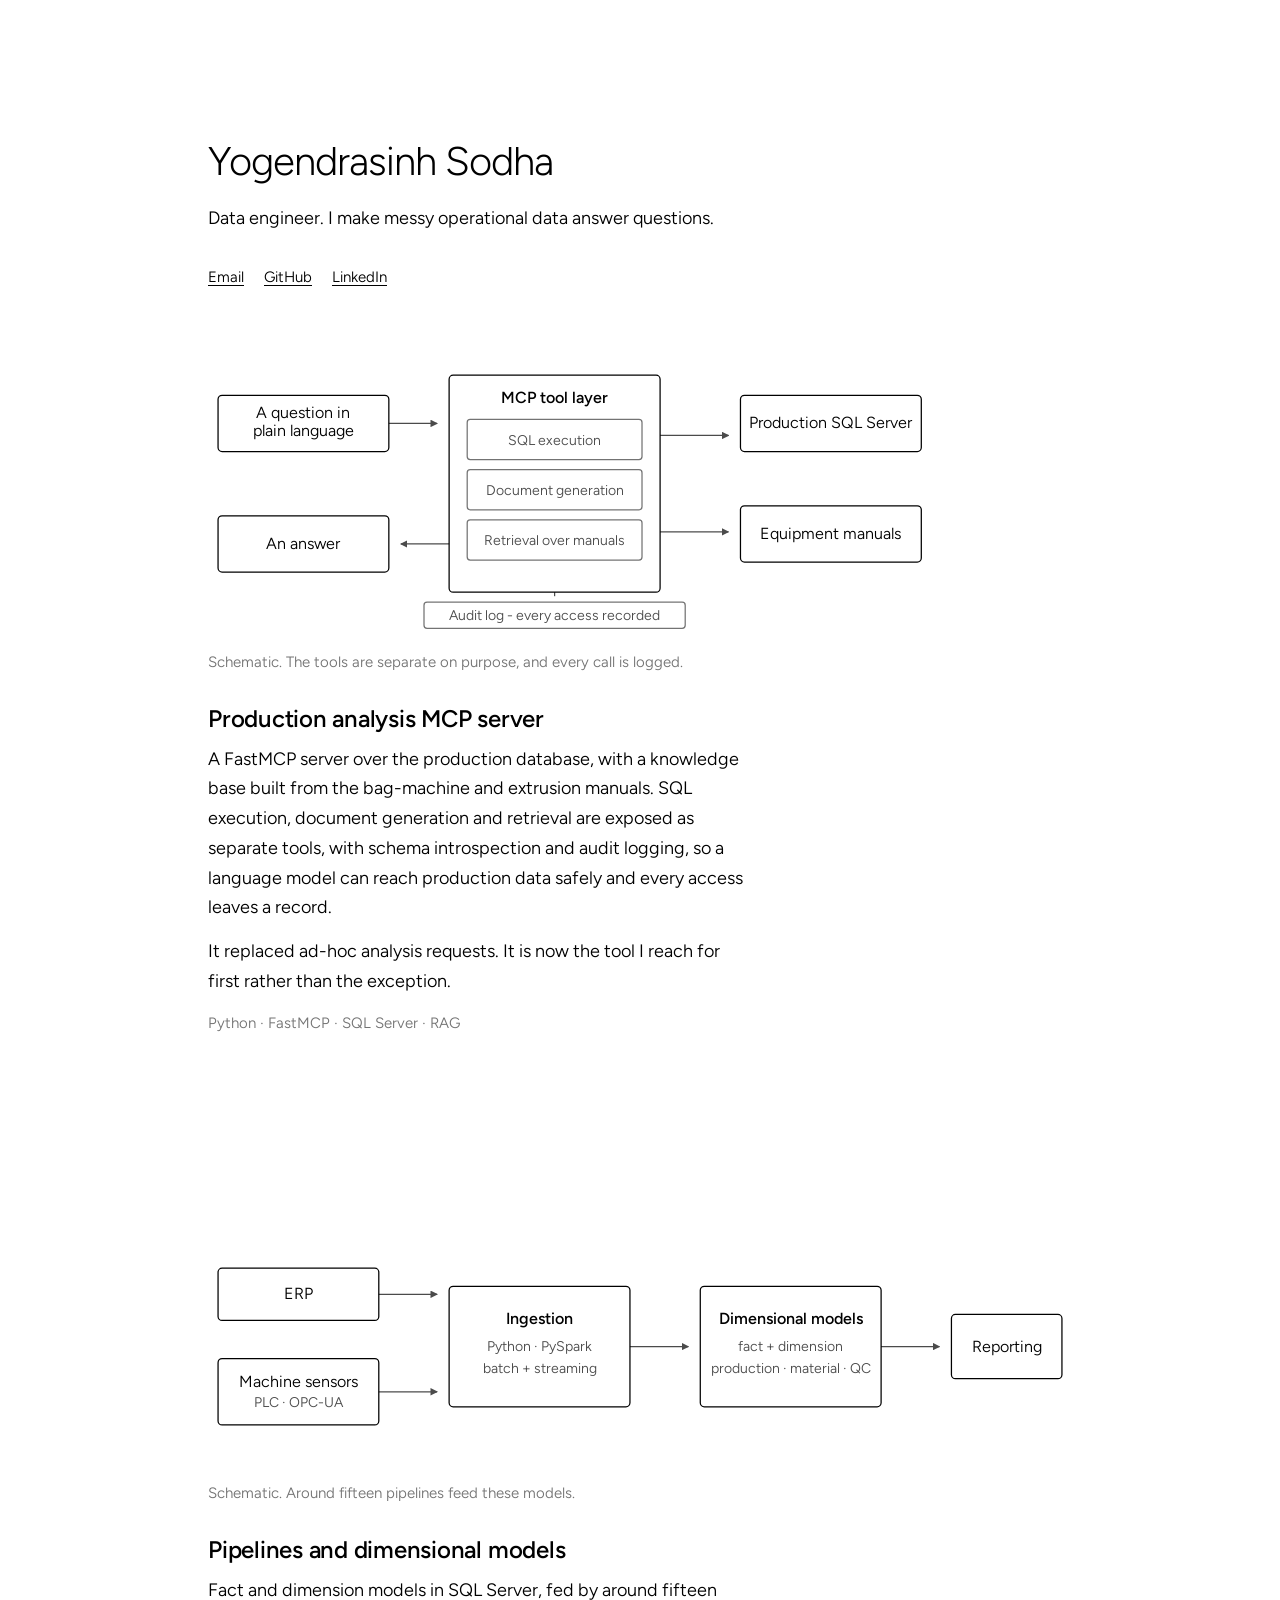
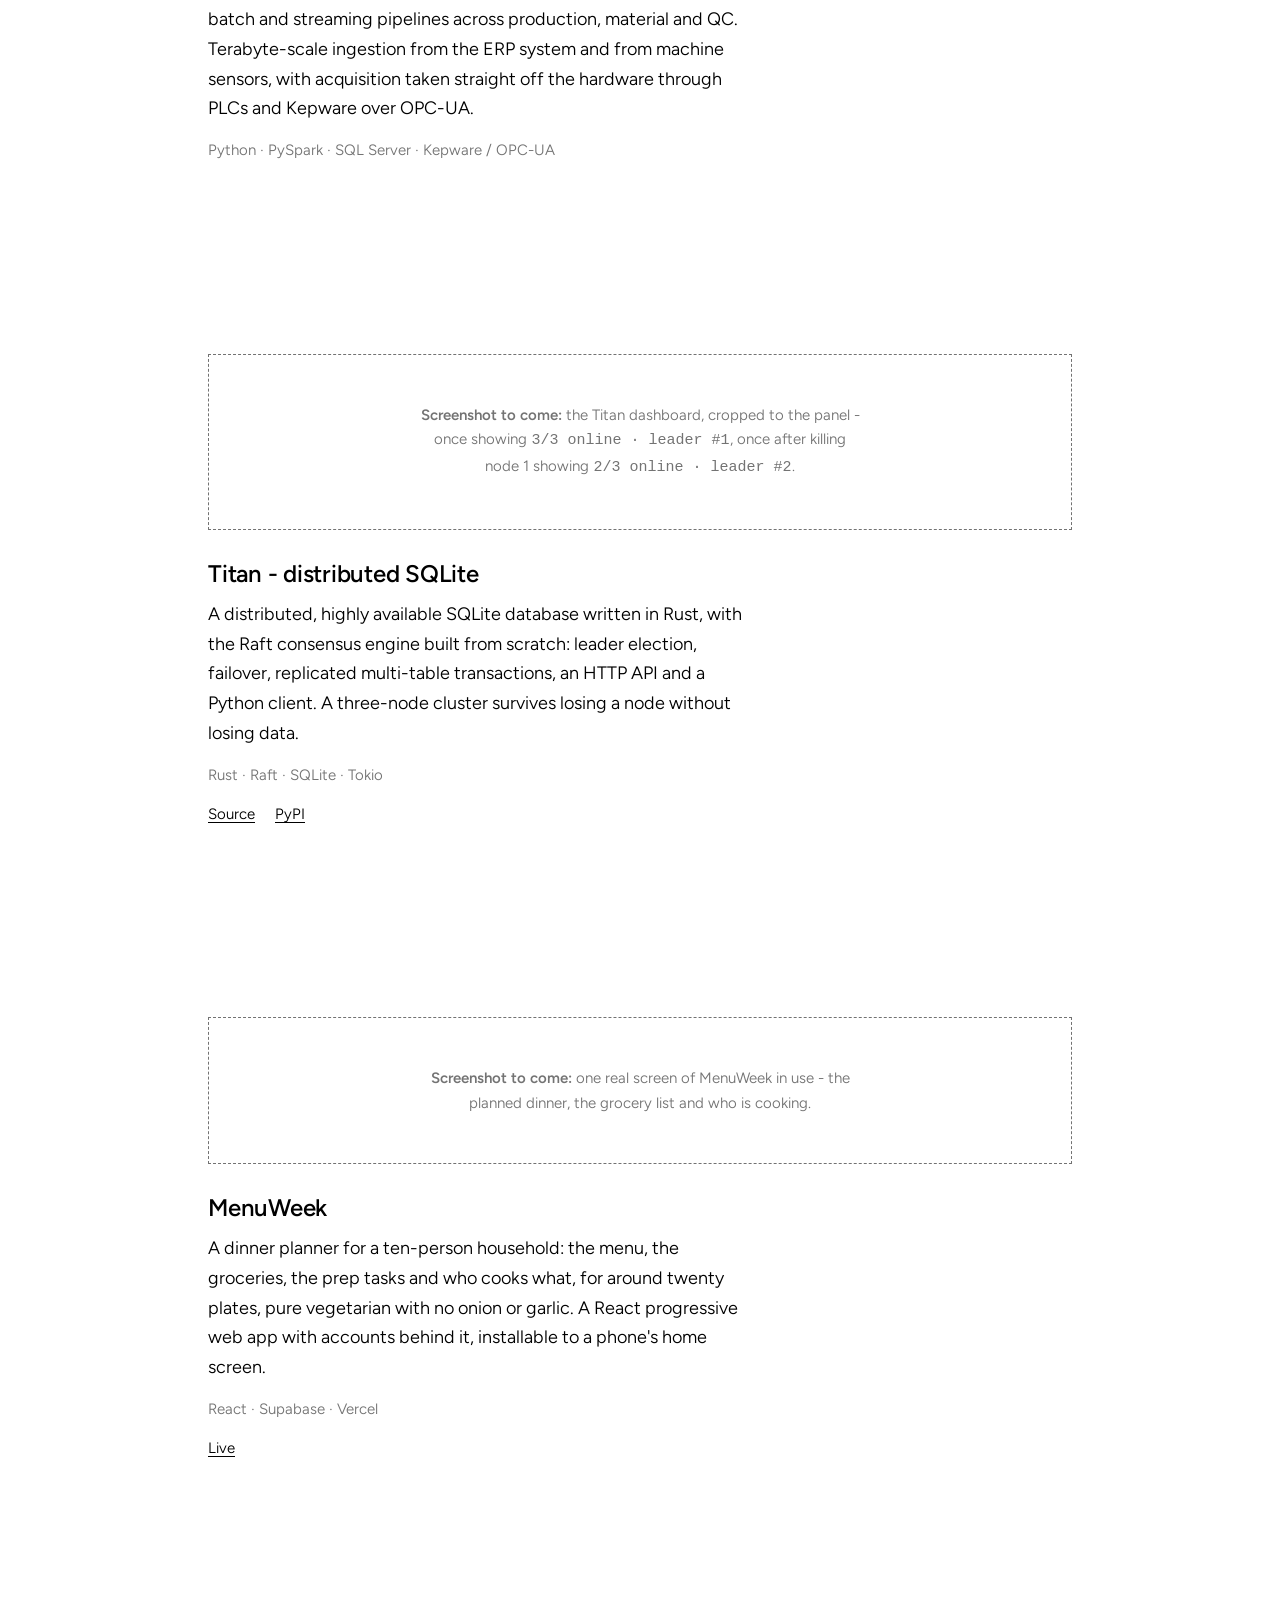
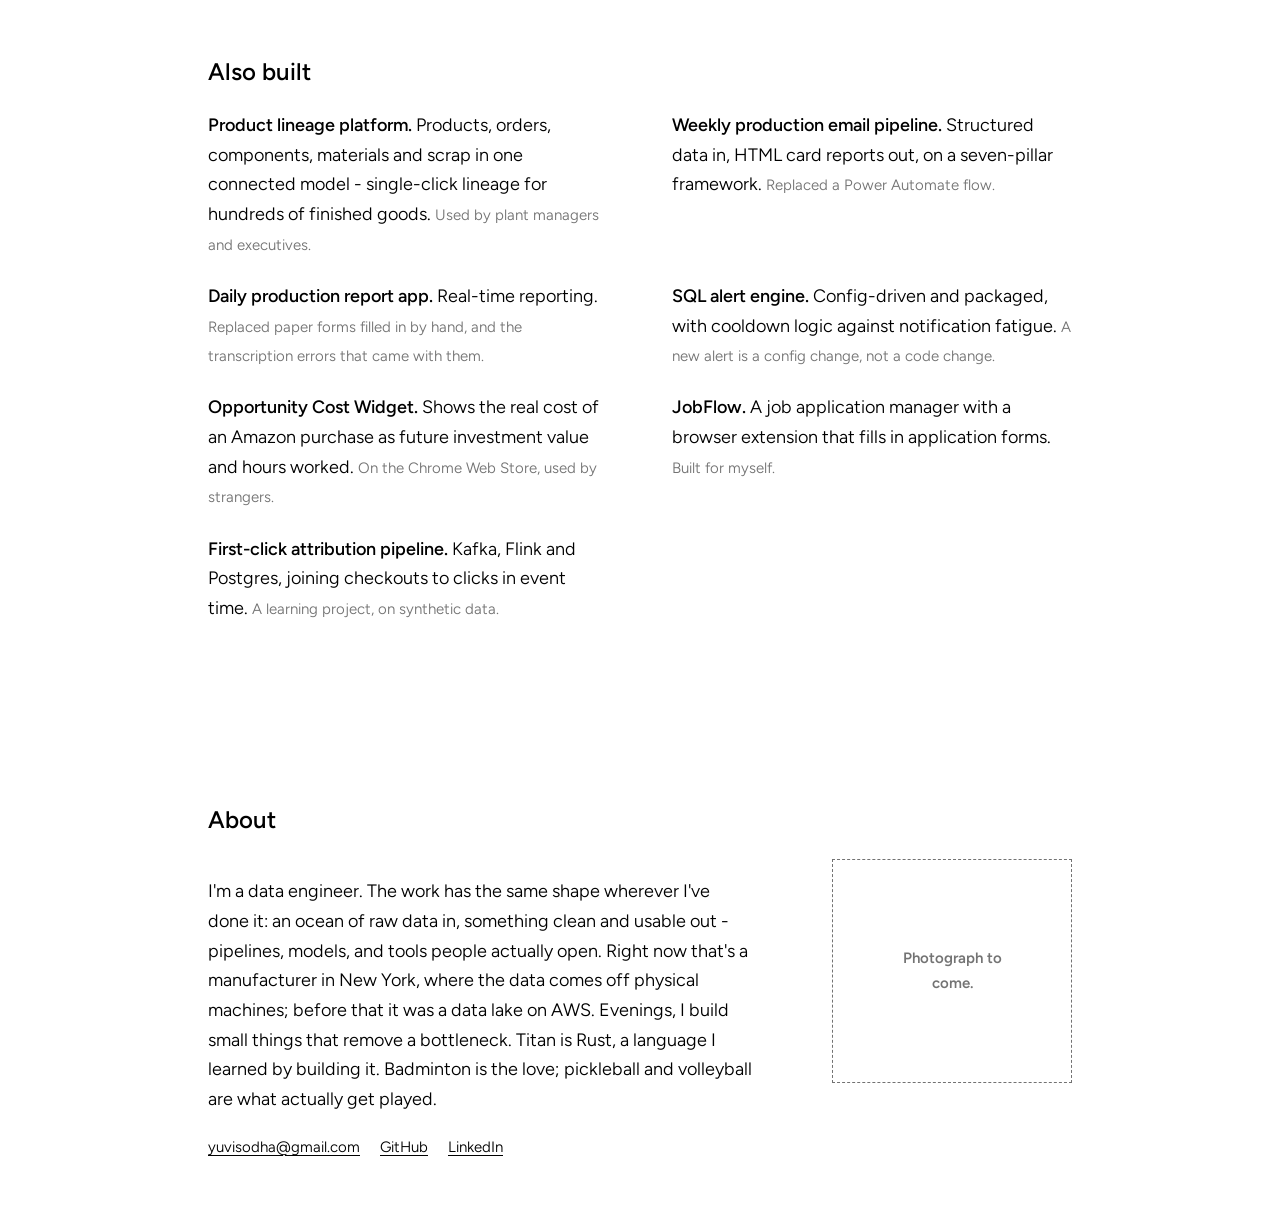
==== commit d0fe7b8a: "Remove every em dash from the site Owner's preference. Twenty six em and en dashes replaced with pla" ====
--- a/public/index.html
+++ b/public/index.html
@@ -3,7 +3,7 @@
 <head>
 <meta charset="utf-8">
 <meta name="viewport" content="width=device-width, initial-scale=1">
-<title>Yogendrasinh Sodha — Data engineer</title>
+<title>Yogendrasinh Sodha - Data engineer</title>
 <meta name="description" content="Data engineer. I make messy operational data answer questions. Pipelines, dimensional models, and tools people actually open.">
 <meta name="author" content="Yogendrasinh Sodha">
 <link rel="canonical" href="https://datafromsodha.fyi/">
@@ -13,7 +13,7 @@
      the real screenshots land. A broken image reference is worse than none. -->
 <meta property="og:type" content="profile">
 <meta property="og:url" content="https://datafromsodha.fyi/">
-<meta property="og:title" content="Yogendrasinh Sodha — Data engineer">
+<meta property="og:title" content="Yogendrasinh Sodha - Data engineer">
 <meta property="og:description" content="I make messy operational data answer questions. Pipelines, dimensional models, and tools people actually open.">
 <link rel="stylesheet" href="assets/styles.css">
 <link rel="icon" href="data:image/svg+xml,<svg xmlns='http://www.w3.org/2000/svg' viewBox='0 0 32 32'><text y='26' font-size='26' font-family='system-ui'>Y</text></svg>">
@@ -38,7 +38,7 @@
 </header>
 
 <!-- The one idea: one fixed slot, one changing value. Decorative for screen
-     readers — each project states who uses it in its own markup. -->
+     readers - each project states who uses it in its own markup. -->
 <div class="slot" aria-hidden="true" hidden>
   <div class="slot-inner">
     <span class="slot-label">Used by</span>
@@ -110,7 +110,7 @@
           <text x="620" y="203">Equipment manuals</text>
 
           <rect x="215" y="266" width="260" height="26" rx="3" class="sub"/>
-          <text x="345" y="284" class="sm">Audit log — every access recorded</text>
+          <text x="345" y="284" class="sm">Audit log - every access recorded</text>
 
           <path d="M180 88 H228" class="ar" marker-end="url(#ah1)"/>
           <path d="M450 100 H518" class="ar" marker-end="url(#ah1)"/>
@@ -187,12 +187,12 @@
   <section class="project" data-who="anyone who pip installs it">
     <figure class="art">
       <div class="ph">
-        <p><strong>Screenshot to come:</strong> the Titan dashboard, cropped to the panel — once
+        <p><strong>Screenshot to come:</strong> the Titan dashboard, cropped to the panel - once
         showing <code>3/3 online · leader #1</code>, once after killing node 1 showing
         <code>2/3 online · leader #2</code>.</p>
       </div>
     </figure>
-    <h2>Titan — distributed SQLite</h2>
+    <h2>Titan - distributed SQLite</h2>
     <p class="who">Used by anyone who <code>pip install</code>s it.</p>
     <p>A distributed, highly available SQLite database written in Rust, with the Raft consensus
     engine built from scratch: leader election, failover, replicated multi-table transactions,
@@ -208,7 +208,7 @@
   <section class="project" data-who="ten roommates, every evening">
     <figure class="art">
       <div class="ph">
-        <p><strong>Screenshot to come:</strong> one real screen of MenuWeek in use — the planned
+        <p><strong>Screenshot to come:</strong> one real screen of MenuWeek in use - the planned
         dinner, the grocery list and who is cooking.</p>
       </div>
     </figure>
@@ -227,7 +227,7 @@
     <h2>Also built</h2>
     <ul>
       <li><strong>Product lineage platform.</strong> Products, orders, components, materials and
-      scrap in one connected model — single-click lineage for hundreds of finished goods.
+      scrap in one connected model - single-click lineage for hundreds of finished goods.
       <span class="m">Used by plant managers and executives.</span></li>
 
       <li><strong>Weekly production email pipeline.</strong> Structured data in, HTML card
@@ -261,7 +261,7 @@
     <div class="about-grid">
       <div>
         <p>I'm a data engineer. The work has the same shape wherever I've done it: an ocean of
-        raw data in, something clean and usable out — pipelines, models, and tools people
+        raw data in, something clean and usable out - pipelines, models, and tools people
         actually open. Right now that's a manufacturer in New York, where the data comes off
         physical machines; before that it was a data lake on AWS. Evenings, I build small things
         that remove a bottleneck. Titan is Rust, a language I learned by building it. Badminton
--- a/public/assets/styles.css
+++ b/public/assets/styles.css
@@ -1,11 +1,11 @@
-/* Yogendrasinh Sodha — portfolio
+/* Yogendrasinh Sodha - portfolio
    Built against PRINCIPLES.md and STRUCTURE.md. Read those before changing
    anything here. The two rules most easily broken by accident:
 
    1. THREE VALUES ONLY. Ink, ink at 55%, paper. No fourth colour, no borders
       in a new grey, no tinted backgrounds. All colour on the page comes from
-      the artifacts (screenshots) — the chrome stays monochrome so they carry it.
-   2. FOUR TYPE SIZES ONLY — 40 / 24 / 18 / 15. Hierarchy is weight and
+      the artifacts (screenshots) - the chrome stays monochrome so they carry it.
+   2. FOUR TYPE SIZES ONLY - 40 / 24 / 18 / 15. Hierarchy is weight and
       opacity, not size. (Ngo's economy measure is 1 / number of sizes. Adding
       a fifth costs real points and buys almost nothing.) Labels inside the
       diagrams are exempt: they live in the SVG's own scaled coordinate system,
@@ -21,12 +21,12 @@
    the quality that made Lab Grotesque feel smooth rather than technical.
    SIL Open Font License, self-hosted from this repository, so nothing is
    requested from a third party and the privacy rule in PRINCIPLES.md §4
-   holds. One variable file per subset covers 300–600, and it is half the
+   holds. One variable file per subset covers 300-600, and it is half the
    weight of the files it replaced.
    Licence: assets/fonts/OFL.txt. Keep it alongside the files.
 
    Weight does the softening, not colour. The reference sets body text in pure
-   black at weight 100 — it reads light because it IS light, not because it is
+   black at weight 100 - it reads light because it IS light, not because it is
    grey. We cannot go to 100 here, but running text sits at 350 rather than
    400 for the same reason.                                                   */
 
@@ -56,15 +56,15 @@
 
 :root {
   --ink: #000;
-  --ink-muted: rgba(0, 0, 0, 0.55);   /* 4.74:1 on paper — AA */
+  --ink-muted: rgba(0, 0, 0, 0.55);   /* 4.74:1 on paper - AA */
   --paper: #fff;
 
-  --s-name: clamp(2rem, 6vw, 2.5rem); /* 32–40px */
+  --s-name: clamp(2rem, 6vw, 2.5rem); /* 32-40px */
   --s-head: 1.5rem;                   /* 24px */
   --s-body: 1.125rem;                 /* 18px */
   --s-meta: 0.9375rem;                /* 15px */
 
-  --measure: 34rem;                   /* ~66 characters — reading width */
+  --measure: 34rem;                   /* ~66 characters - reading width */
   --page: 60rem;                      /* the band the work is allowed to fill */
   --gap: clamp(6rem, 20vh, 11rem);    /* one project should own the screen */
 }
@@ -72,7 +72,7 @@
 @media (prefers-color-scheme: dark) {
   :root {
     --ink: #fff;
-    --ink-muted: rgba(255, 255, 255, 0.55); /* 6.3:1 on black — AA */
+    --ink-muted: rgba(255, 255, 255, 0.55); /* 6.3:1 on black - AA */
     --paper: #000;
   }
 }
@@ -157,7 +157,7 @@
 
 /* ---------- the one idea ----------
    A single sticky line. One fixed position, one changing value.
-   Hidden entirely when JavaScript is off — each project carries its own line
+   Hidden entirely when JavaScript is off - each project carries its own line
    in the markup instead, so nothing is lost. */
 
 .slot {
@@ -245,7 +245,7 @@
 
 /* Wide diagrams scroll inside their own box; the page never scrolls sideways.
    The caption sits outside the scroller so it stays put. The right-edge fade
-   is the affordance that says "there is more" — it paints in --paper, so it
+   is the affordance that says "there is more" - it paints in --paper, so it
    introduces no fourth colour. */
 .dia-wrap {
   overflow-x: auto;
@@ -301,7 +301,7 @@
 }
 .dia-g .dash { stroke-dasharray: 4 4; }
 
-/* Placeholders — deliberately unfinished-looking. These must not survive to
+/* Placeholders - deliberately unfinished-looking. These must not survive to
    launch; if one is still here, the page is not done. */
 .ph {
   border: 1px dashed var(--ink-muted);
@@ -372,7 +372,7 @@
    vertical axis.
 
    Only on screens with empty margins wide enough to park in. Below that the
-   layout is unchanged and the audience line stays in its bar at the top —
+   layout is unchanged and the audience line stays in its bar at the top -
    a rail that overlaps the reading column would be worse than no rail.        */
 
 .rails { display: none; }
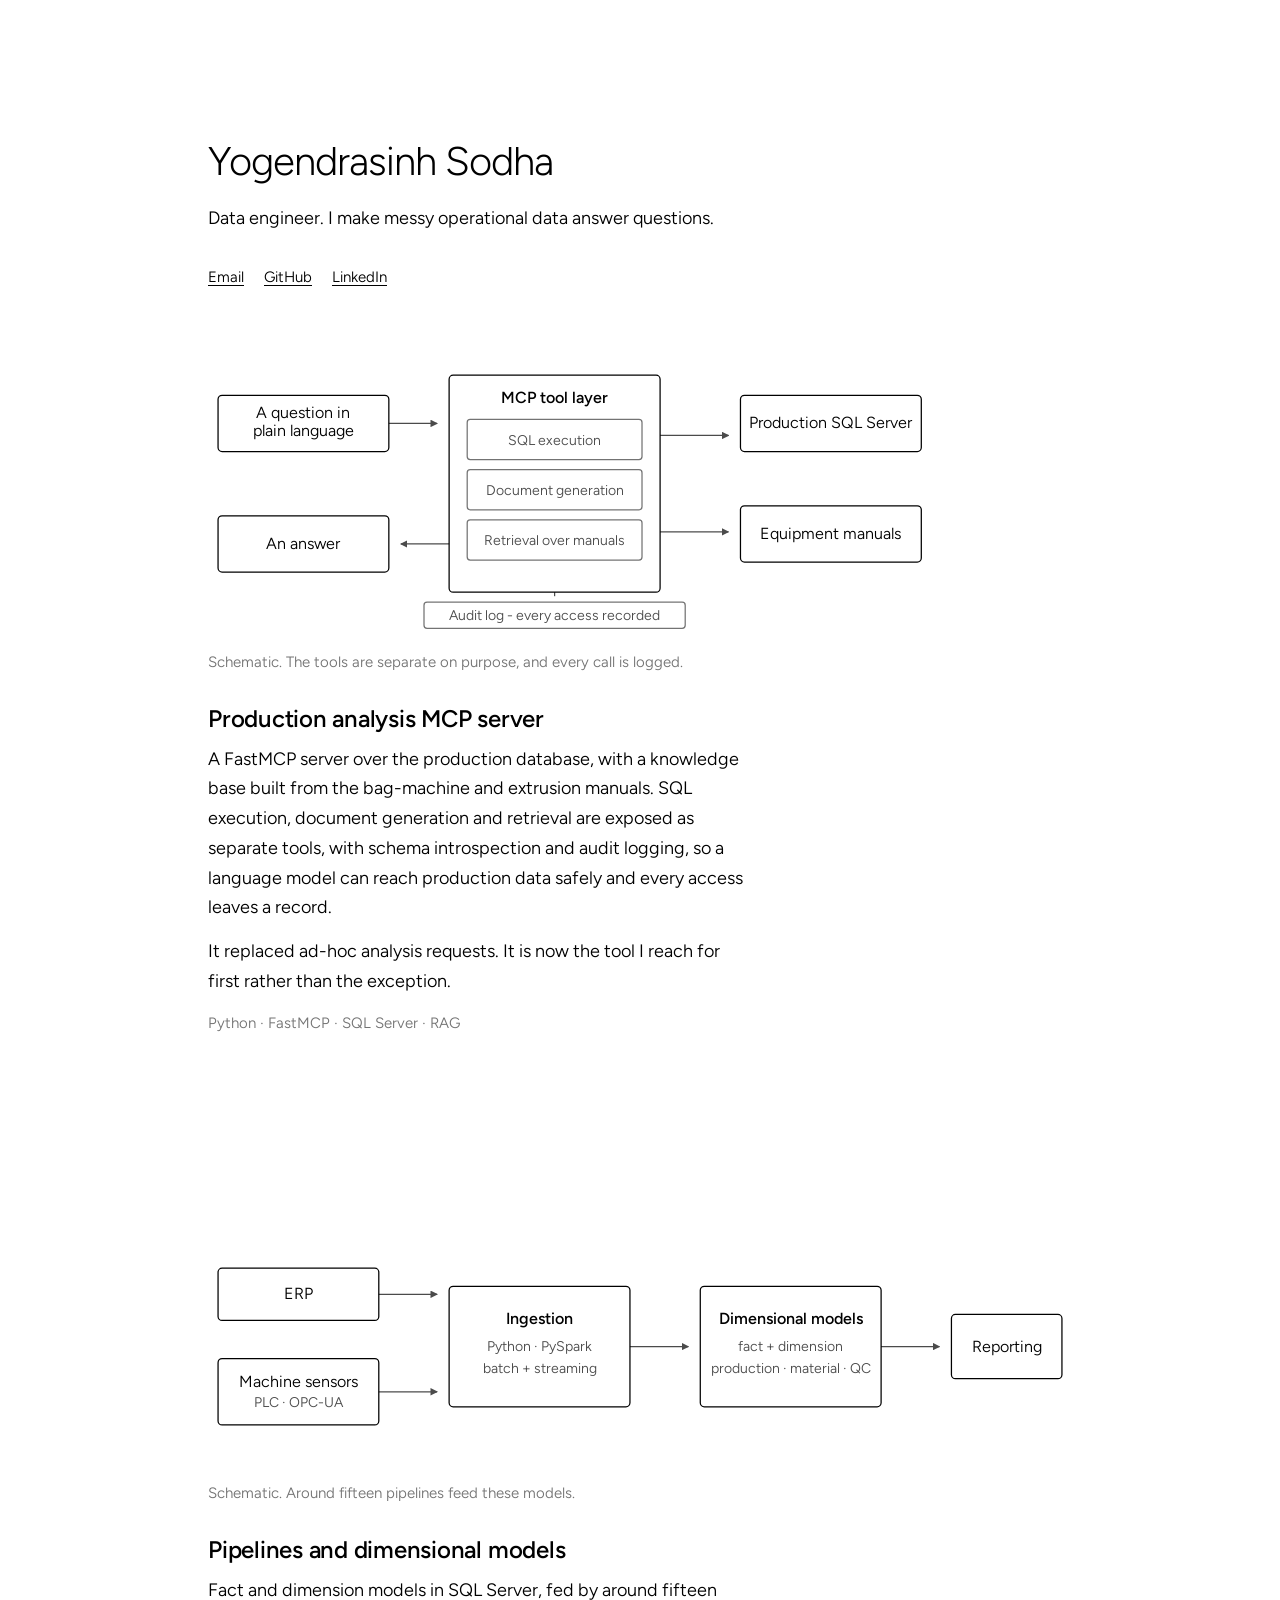
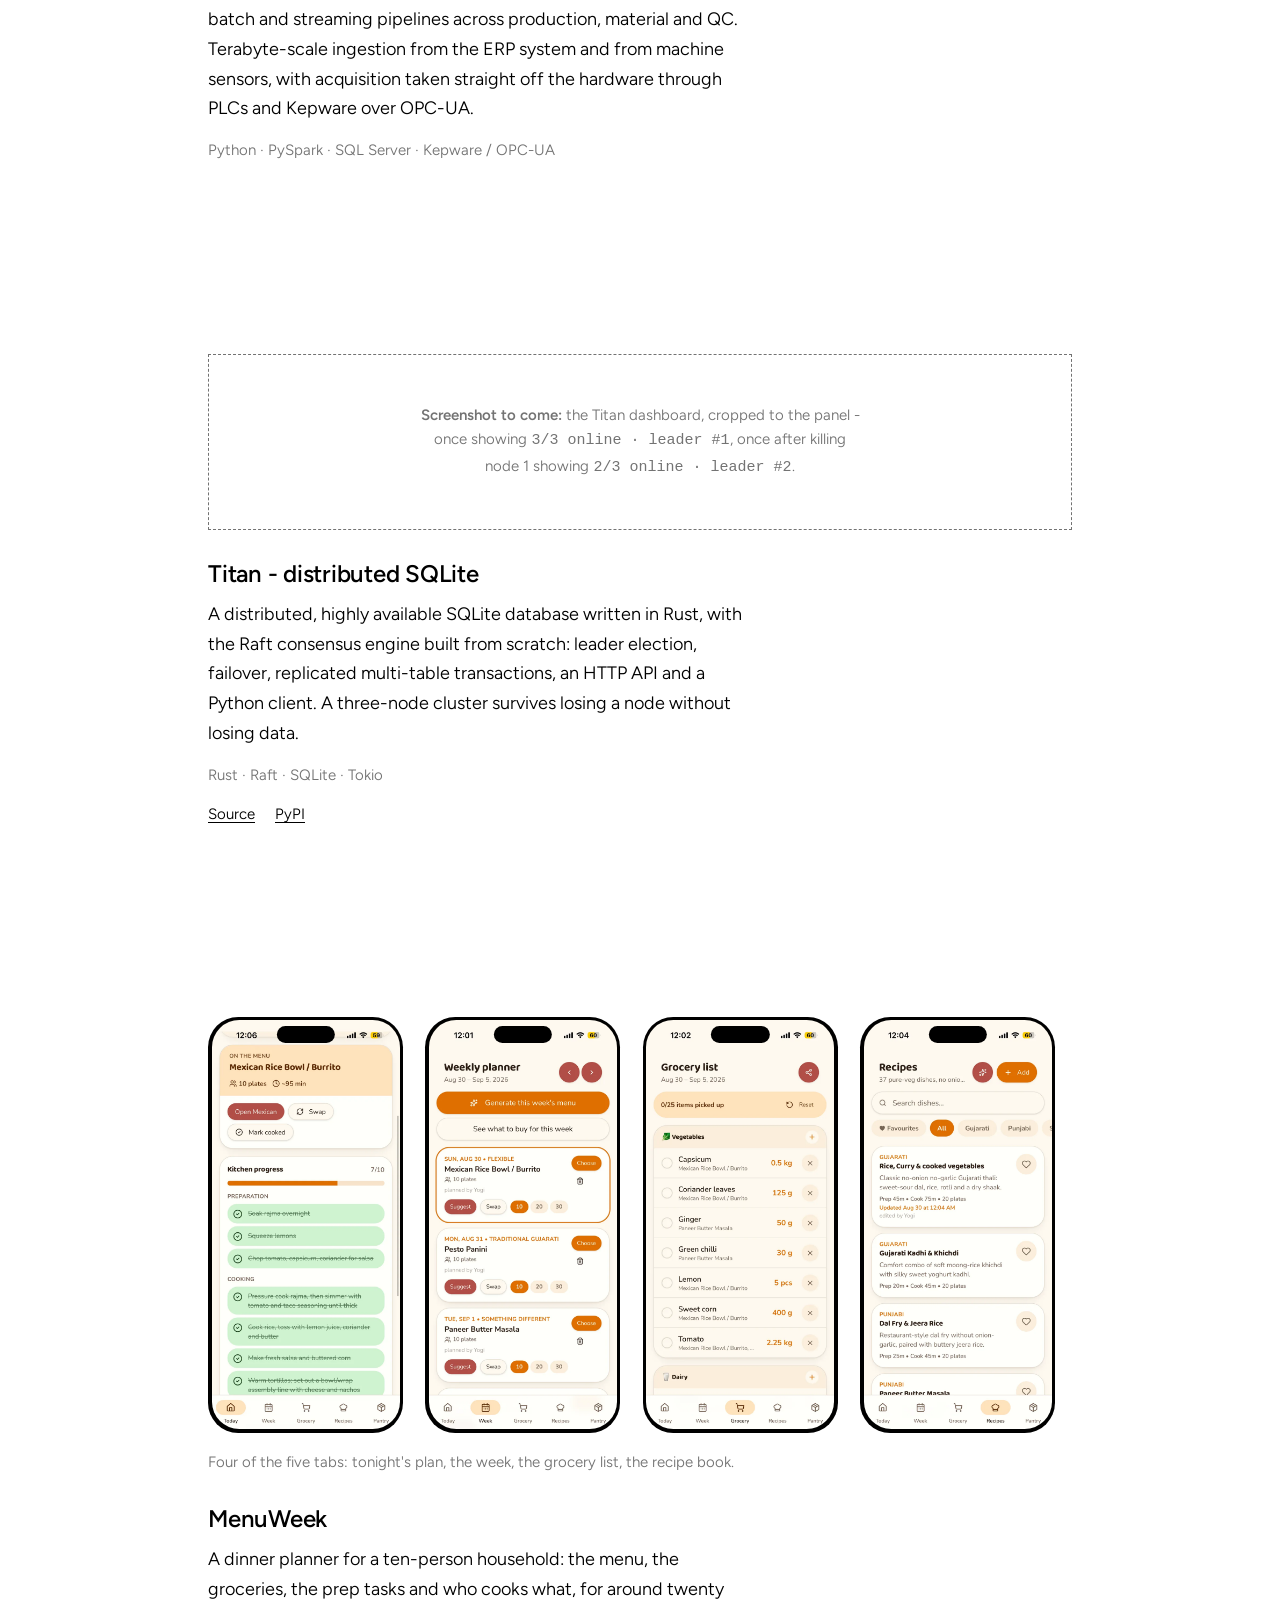
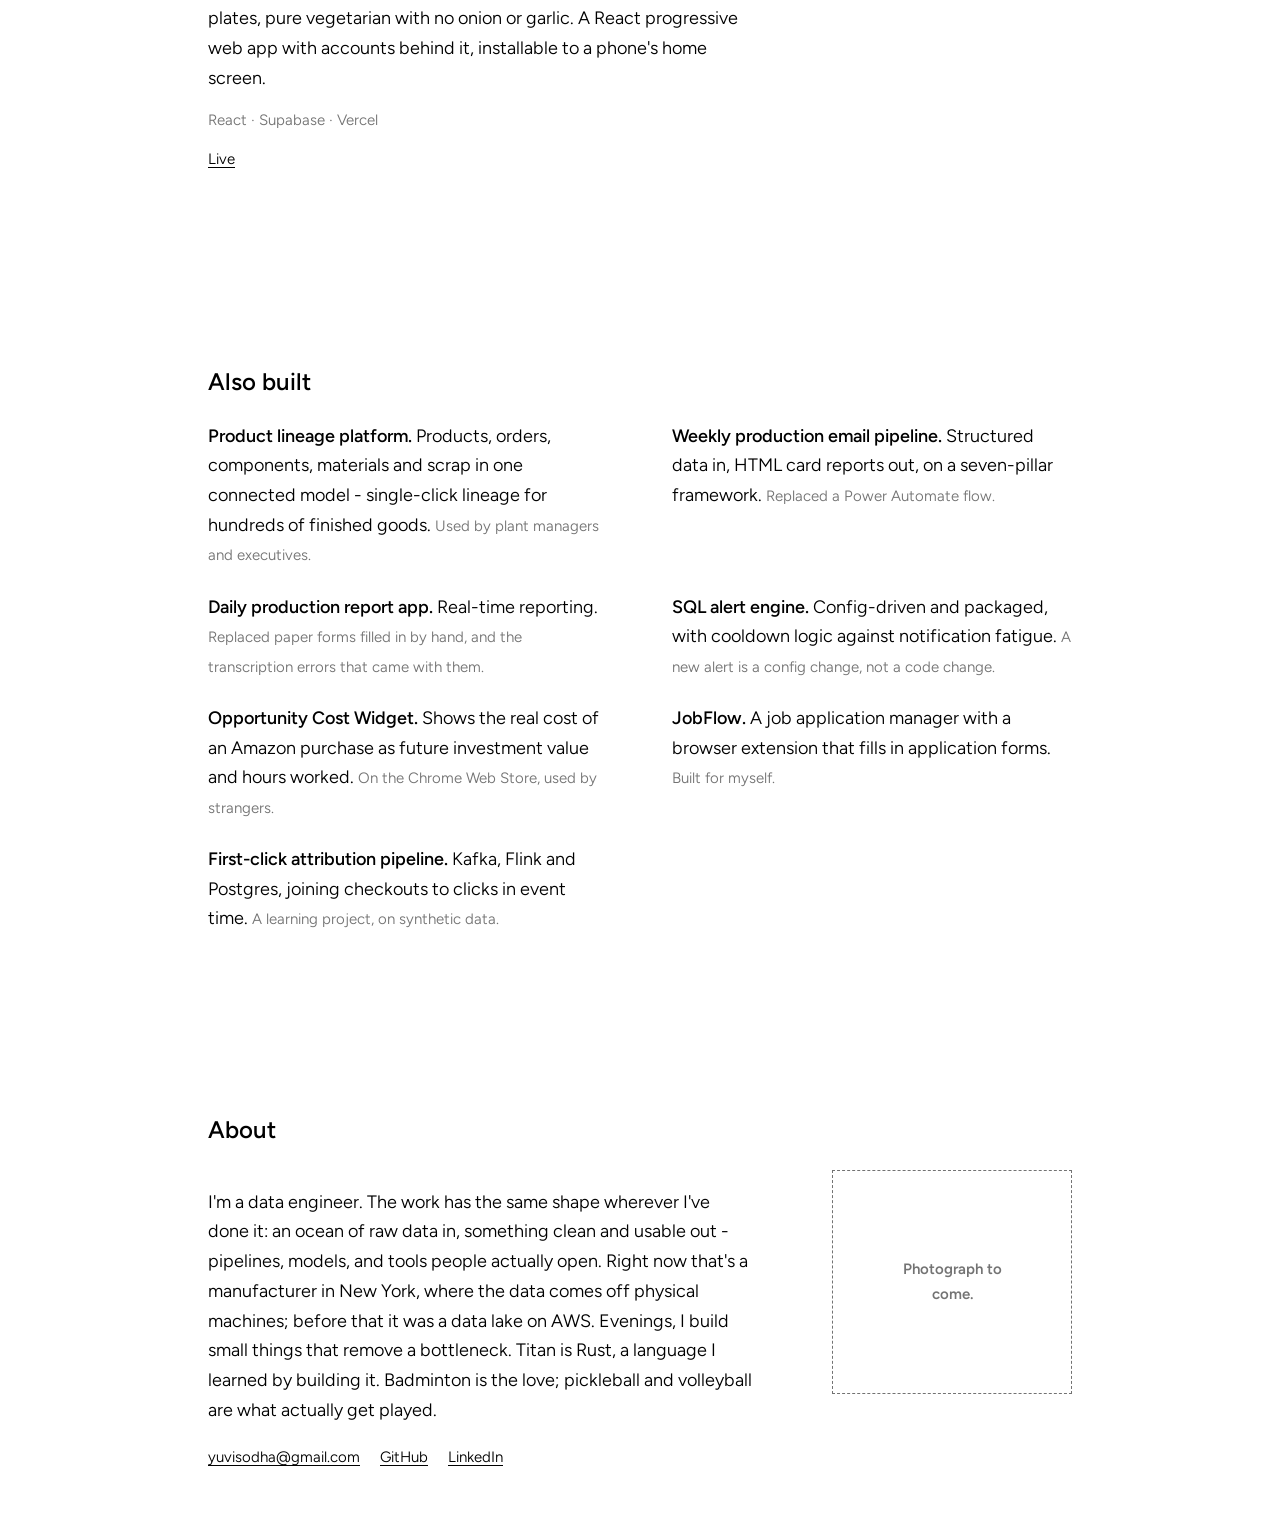
==== commit b0ac3bf7: "Put the four MenuWeek screens on the page in drawn phone frames The first real work on the site, and" ====
--- a/public/index.html
+++ b/public/index.html
@@ -207,10 +207,41 @@
 
   <section class="project" data-who="ten roommates, every evening">
     <figure class="art">
-      <div class="ph">
-        <p><strong>Screenshot to come:</strong> one real screen of MenuWeek in use - the planned
-        dinner, the grocery list and who is cooking.</p>
-      </div>
+      <div class="devices">
+        <div class="device">
+          <div class="device-screen">
+            <img src="assets/img/menuweek-today.webp" width="700" height="1522" loading="lazy" decoding="async"
+                 alt="Tonight's plan: Mexican Rice Bowl for ten plates, about 95 minutes, with a kitchen
+                      progress bar at seven of ten steps and the prep and cooking tasks ticked off.">
+            <span class="device-island"></span>
+          </div>
+        </div>
+        <div class="device">
+          <div class="device-screen">
+            <img src="assets/img/menuweek-week.webp" width="700" height="1522" loading="lazy" decoding="async"
+                 alt="The weekly planner: a dish per day with the number of plates, a button to
+                      generate the week's menu, and swap and suggest controls on each day.">
+            <span class="device-island"></span>
+          </div>
+        </div>
+        <div class="device">
+          <div class="device-screen">
+            <img src="assets/img/menuweek-grocery.webp" width="700" height="1522" loading="lazy" decoding="async"
+                 alt="The grocery list for the week, grouped by aisle, each item showing the quantity
+                      and which dish it is for.">
+            <span class="device-island"></span>
+          </div>
+        </div>
+        <div class="device">
+          <div class="device-screen">
+            <img src="assets/img/menuweek-recipes.webp" width="700" height="1522" loading="lazy" decoding="async"
+                 alt="The recipe book: thirty-seven pure vegetarian dishes filtered by cuisine, each
+                      with prep time, cook time and how many plates it serves.">
+            <span class="device-island"></span>
+          </div>
+        </div>
+      </div>
+      <figcaption>Four of the five tabs: tonight's plan, the week, the grocery list, the recipe book.</figcaption>
     </figure>
     <h2>MenuWeek</h2>
     <p class="who">Used by ten roommates, every evening.</p>
--- a/public/assets/styles.css
+++ b/public/assets/styles.css
@@ -417,3 +417,57 @@
 @media (prefers-reduced-motion: reduce) {
   .rail { transform: translateY(-50%) !important; }
 }
+
+/* ---------- device frames ----------
+   A phone drawn in CSS, not a picture of one: a rounded body, an inset screen,
+   and the pill cut out of the status bar. The screenshots already leave that
+   gap in the middle of the status bar, so the pill lands where the hardware
+   would be. Proportions come from the screenshots themselves, which are
+   1206x2622 at the native resolution.
+
+   The body is black in both themes on purpose. It is part of the artifact, the
+   object the work runs on, not page chrome - so it does not follow the ink
+   token and does not invert.                                                 */
+
+.devices {
+  display: flex;
+  gap: clamp(0.7rem, 2vw, 1.4rem);
+  overflow-x: auto;
+  padding-bottom: 0.5rem;
+}
+
+.device {
+  /* Capped so all four sit inside the band on a desktop rather than the last
+     one being clipped. Below 60rem the row scrolls, which is fine. */
+  --w: clamp(140px, 19vw, 195px);
+  flex: 0 0 auto;
+  width: var(--w);
+  padding: calc(var(--w) * 0.018);
+  border-radius: calc(var(--w) * 0.155);
+  background: #000;
+}
+
+.device-screen {
+  position: relative;
+  aspect-ratio: 1206 / 2622;
+  border-radius: calc(var(--w) * 0.14);
+  overflow: hidden;
+}
+
+.device-screen img {
+  display: block;
+  width: 100%;
+  height: 100%;
+  object-fit: cover;
+}
+
+.device-island {
+  position: absolute;
+  top: 1.3%;
+  left: 50%;
+  transform: translateX(-50%);
+  width: 31%;
+  aspect-ratio: 375 / 111;
+  border-radius: 999px;
+  background: #000;
+}
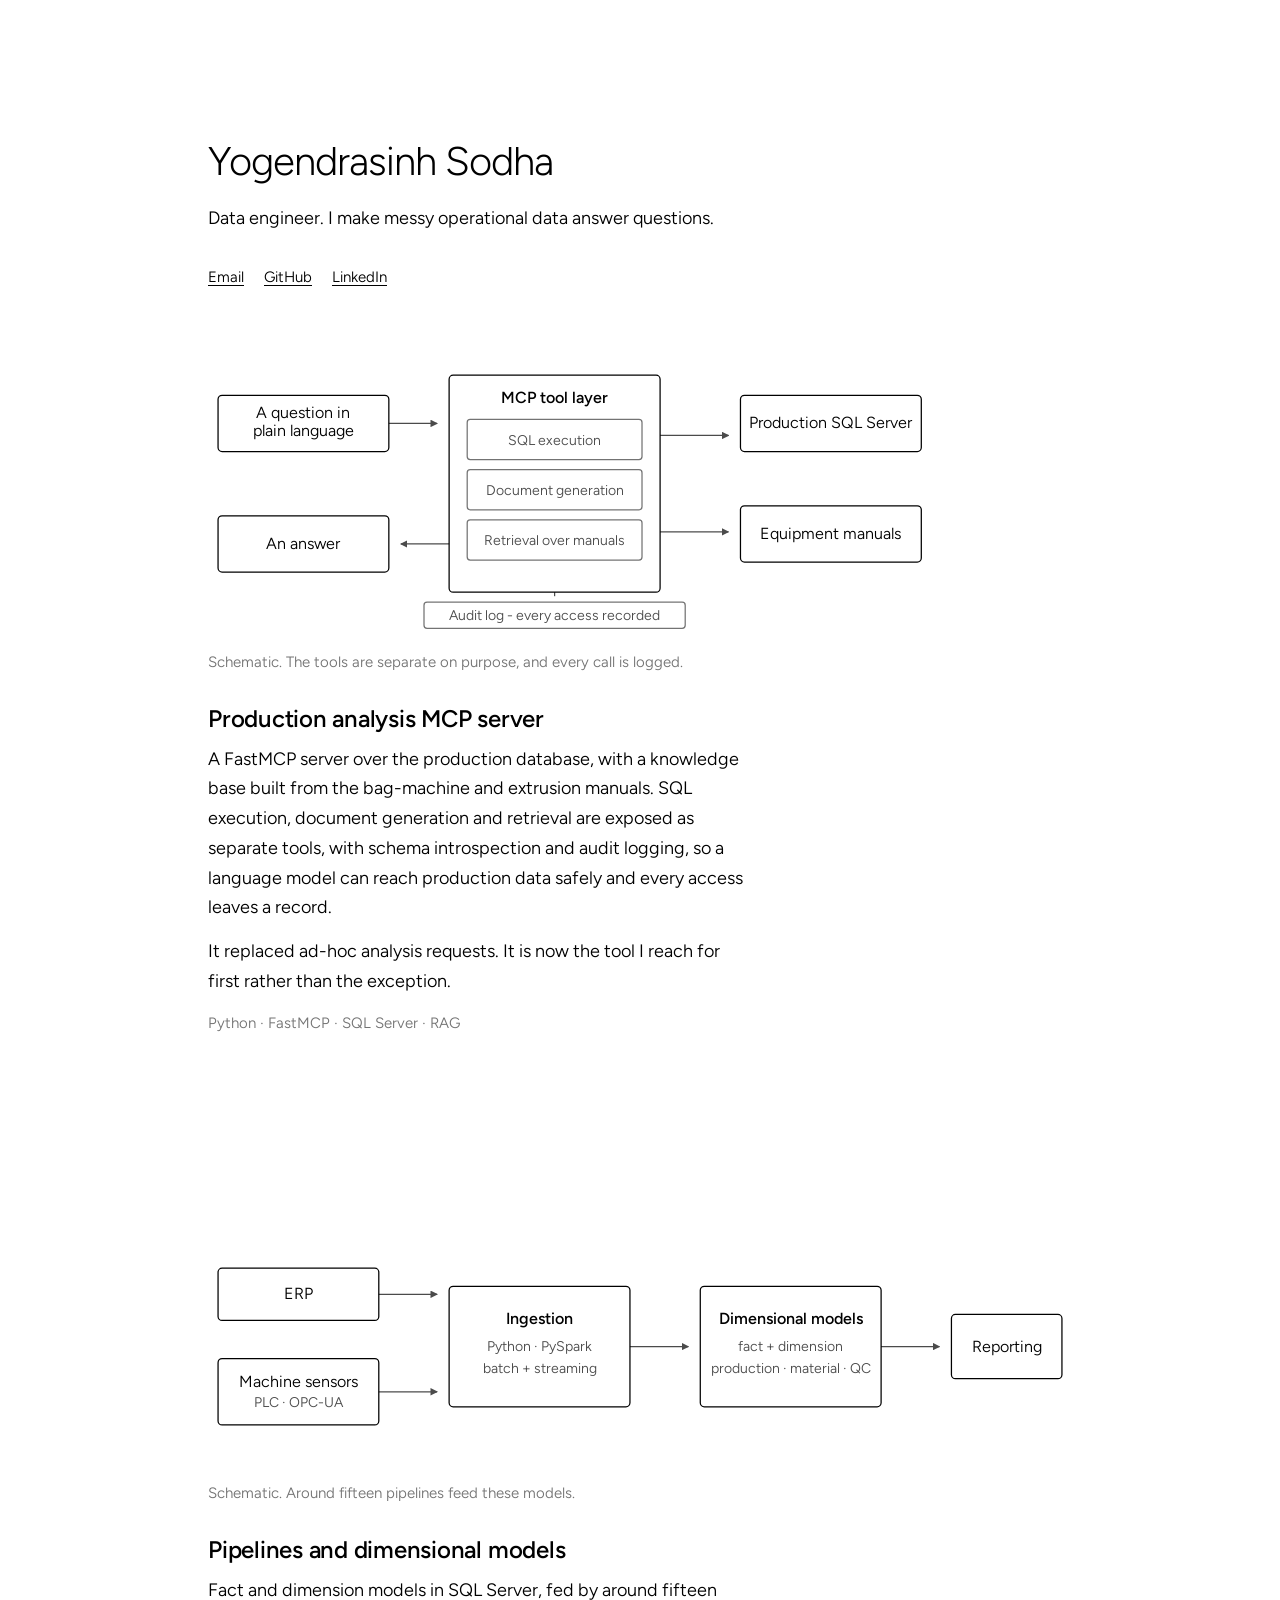
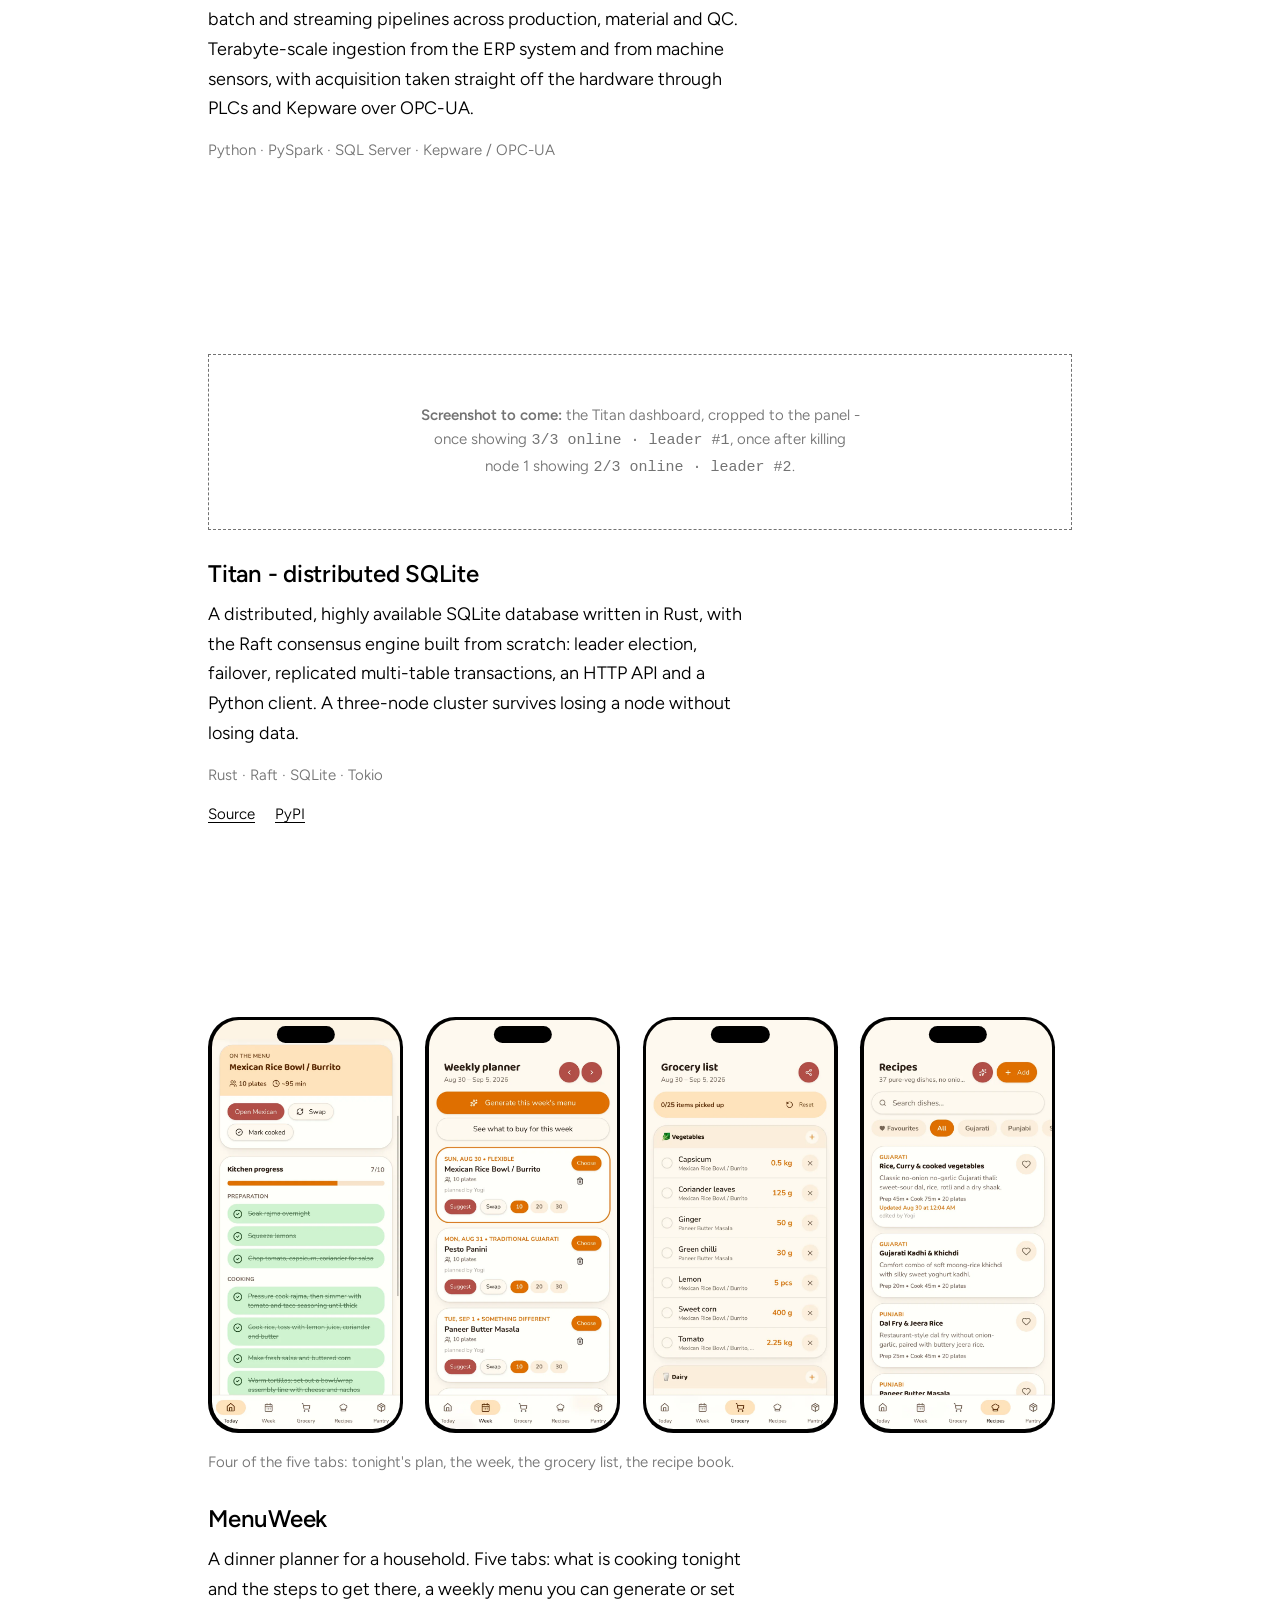
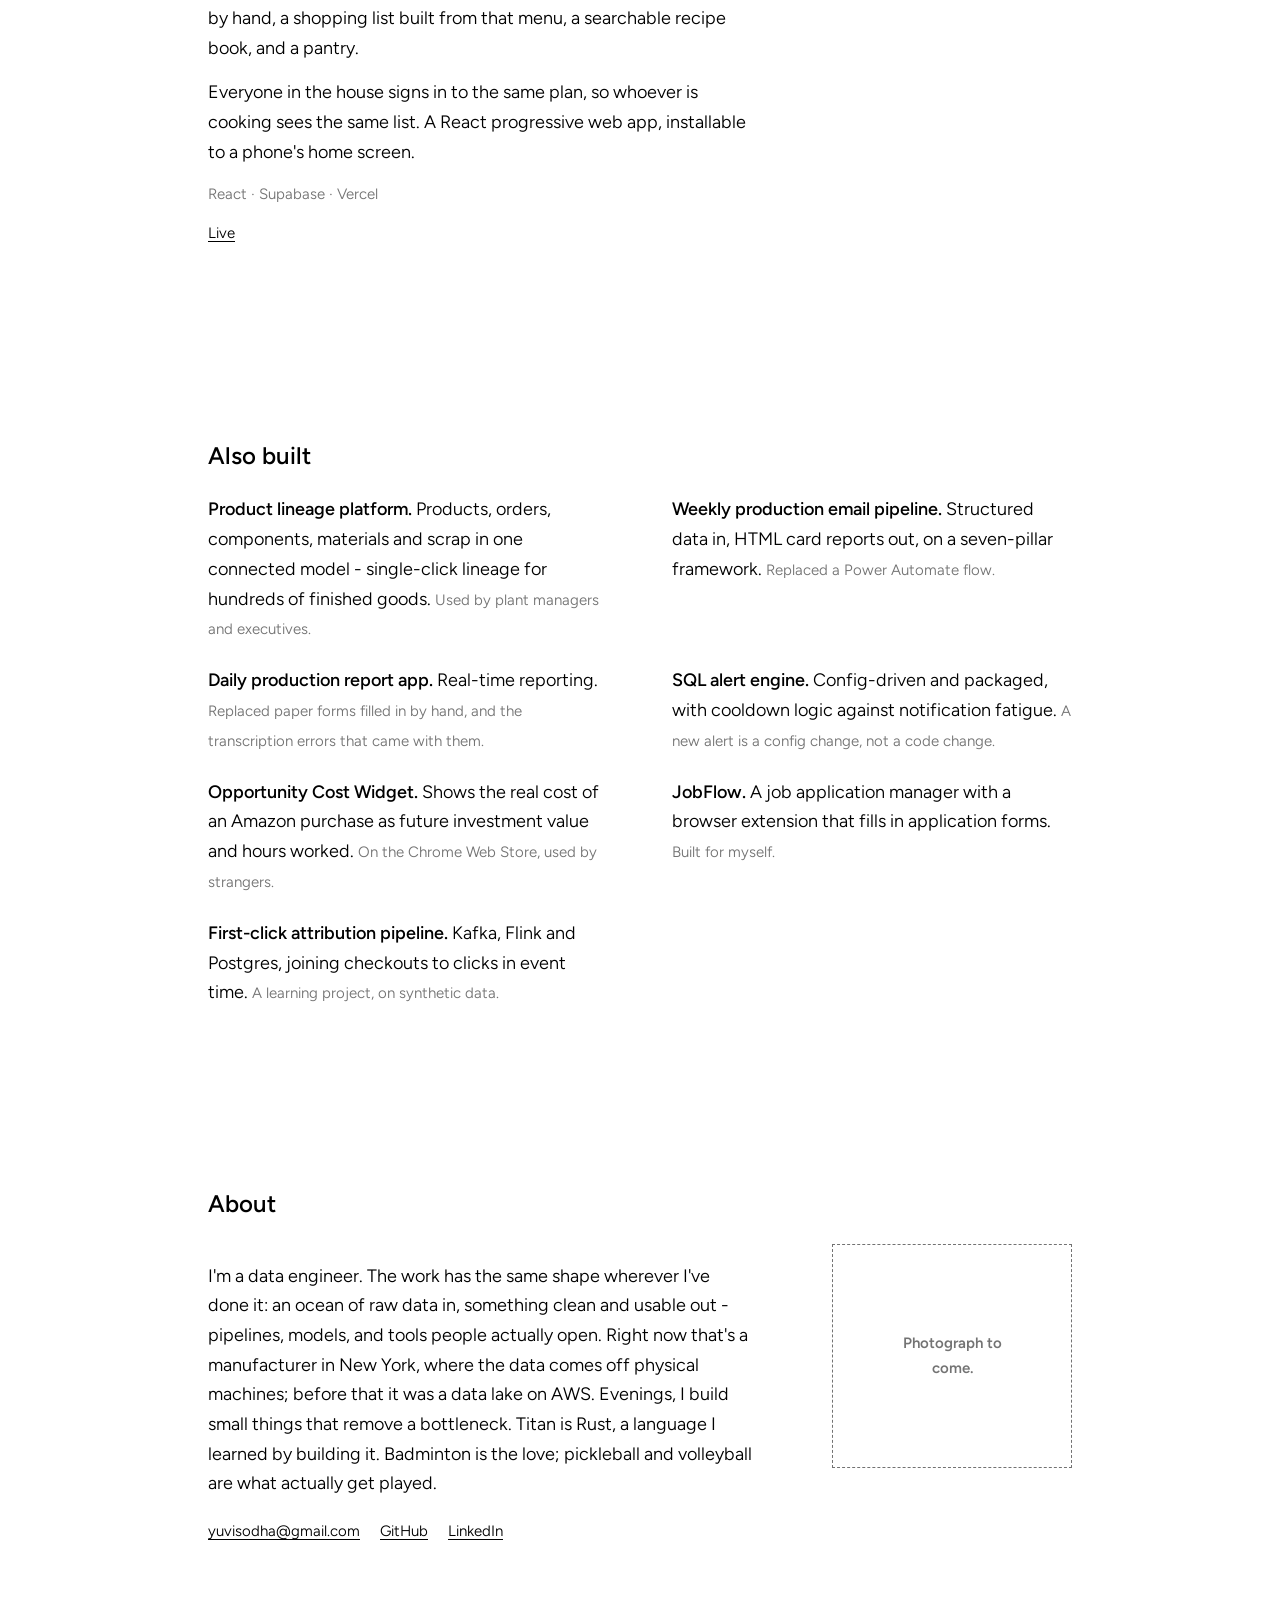
==== commit a3f3e627: "Erase the status bars and describe MenuWeek generally The clock, signal, wifi and battery are the ph" ====
--- a/public/index.html
+++ b/public/index.html
@@ -205,38 +205,38 @@
     </p>
   </section>
 
-  <section class="project" data-who="ten roommates, every evening">
+  <section class="project" data-who="my roommates, every evening">
     <figure class="art">
       <div class="devices">
         <div class="device">
           <div class="device-screen">
             <img src="assets/img/menuweek-today.webp" width="700" height="1522" loading="lazy" decoding="async"
-                 alt="Tonight's plan: Mexican Rice Bowl for ten plates, about 95 minutes, with a kitchen
-                      progress bar at seven of ten steps and the prep and cooking tasks ticked off.">
+                 alt="The Today tab: the dish being cooked tonight with a time estimate, a progress bar,
+                      and the prep and cooking steps ticked off as they are done.">
             <span class="device-island"></span>
           </div>
         </div>
         <div class="device">
           <div class="device-screen">
             <img src="assets/img/menuweek-week.webp" width="700" height="1522" loading="lazy" decoding="async"
-                 alt="The weekly planner: a dish per day with the number of plates, a button to
-                      generate the week's menu, and swap and suggest controls on each day.">
+                 alt="The Week tab: a dish for each day, a button to generate the week's menu, and
+                      controls to swap a dish or change how many people it serves.">
             <span class="device-island"></span>
           </div>
         </div>
         <div class="device">
           <div class="device-screen">
             <img src="assets/img/menuweek-grocery.webp" width="700" height="1522" loading="lazy" decoding="async"
-                 alt="The grocery list for the week, grouped by aisle, each item showing the quantity
-                      and which dish it is for.">
+                 alt="The Grocery tab: a shopping list built from the week's menu, grouped by aisle,
+                      each item showing the quantity and which dish it is for.">
             <span class="device-island"></span>
           </div>
         </div>
         <div class="device">
           <div class="device-screen">
             <img src="assets/img/menuweek-recipes.webp" width="700" height="1522" loading="lazy" decoding="async"
-                 alt="The recipe book: thirty-seven pure vegetarian dishes filtered by cuisine, each
-                      with prep time, cook time and how many plates it serves.">
+                 alt="The Recipes tab: a searchable recipe book filtered by cuisine, each dish showing
+                      prep time, cook time and how many it serves.">
             <span class="device-island"></span>
           </div>
         </div>
@@ -244,10 +244,12 @@
       <figcaption>Four of the five tabs: tonight's plan, the week, the grocery list, the recipe book.</figcaption>
     </figure>
     <h2>MenuWeek</h2>
-    <p class="who">Used by ten roommates, every evening.</p>
-    <p>A dinner planner for a ten-person household: the menu, the groceries, the prep tasks and
-    who cooks what, for around twenty plates, pure vegetarian with no onion or garlic. A React
-    progressive web app with accounts behind it, installable to a phone's home screen.</p>
+    <p class="who">Used by my roommates, every evening.</p>
+    <p>A dinner planner for a household. Five tabs: what is cooking tonight and the steps to
+    get there, a weekly menu you can generate or set by hand, a shopping list built from that
+    menu, a searchable recipe book, and a pantry.</p>
+    <p>Everyone in the house signs in to the same plan, so whoever is cooking sees the same
+    list. A React progressive web app, installable to a phone's home screen.</p>
     <p class="stack">React · Supabase · Vercel</p>
     <p class="links-inline">
       <a href="https://menuweek.vercel.app/">Live</a>
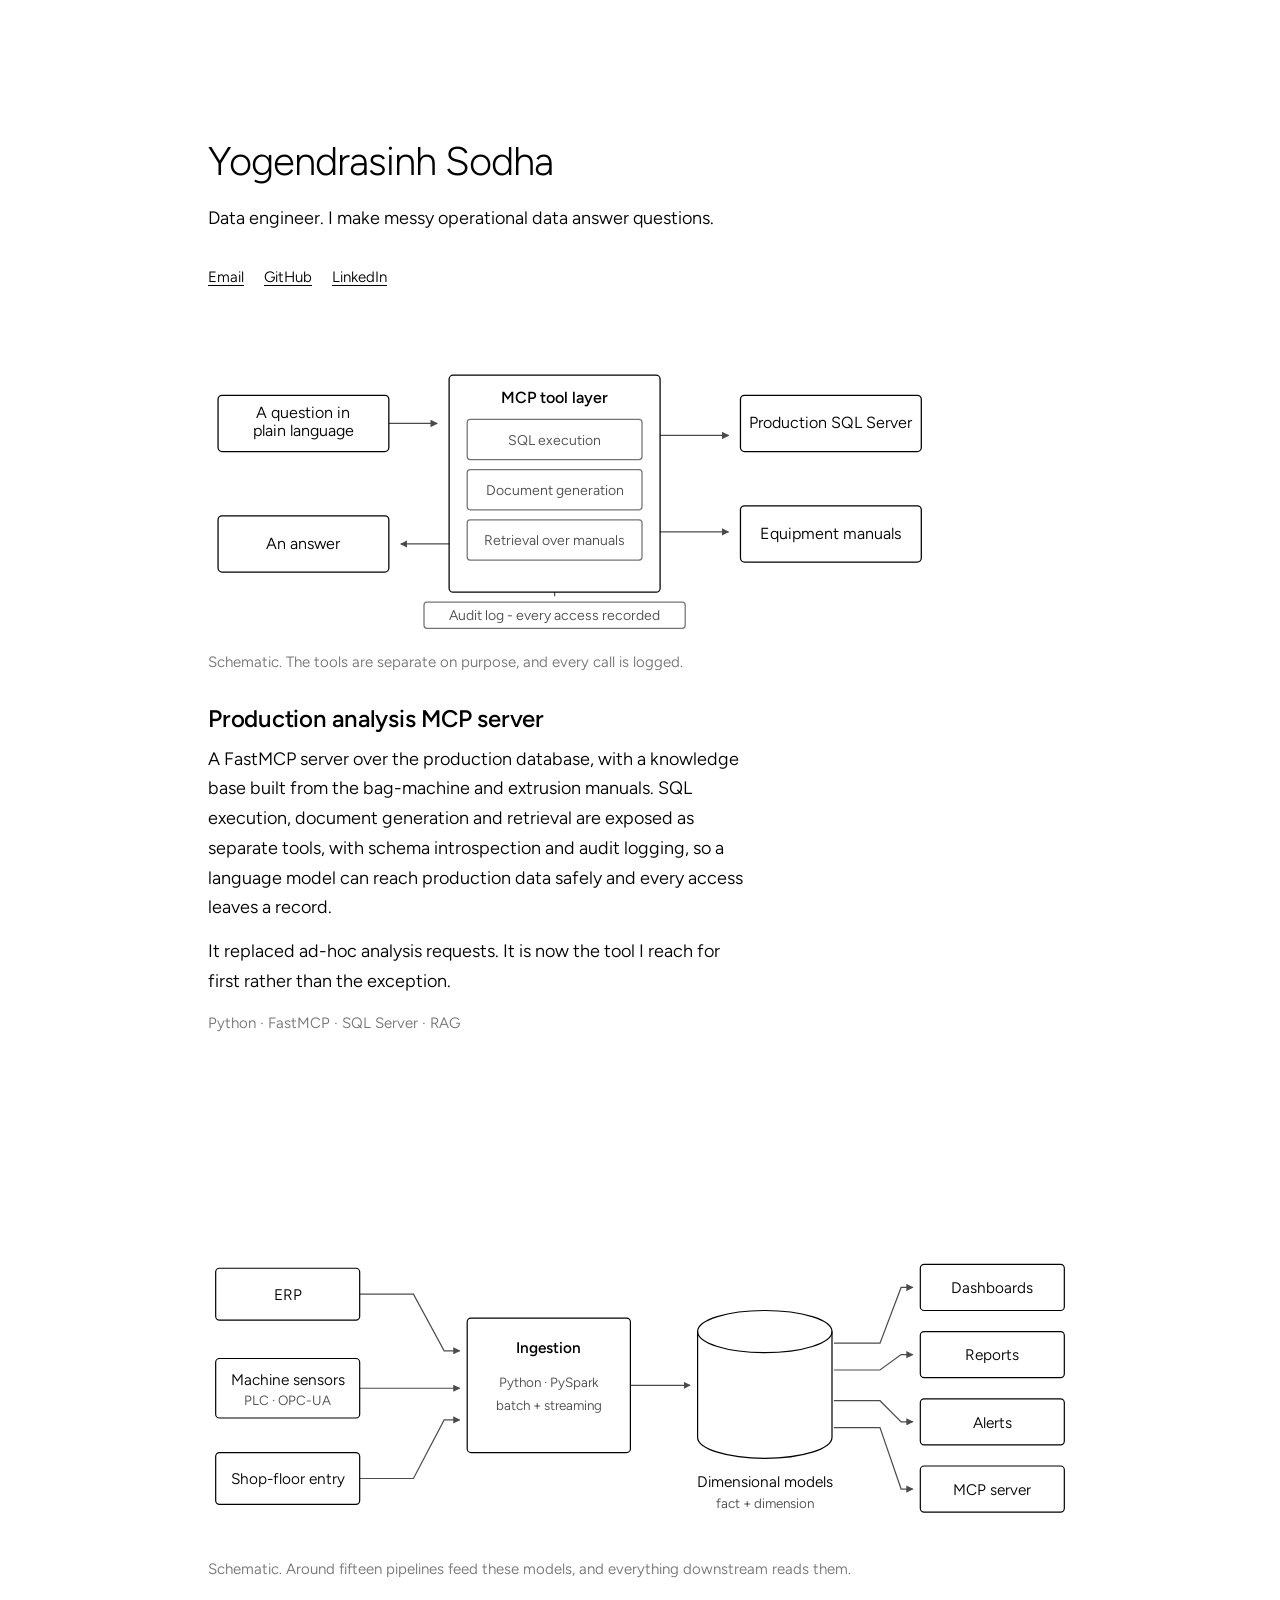
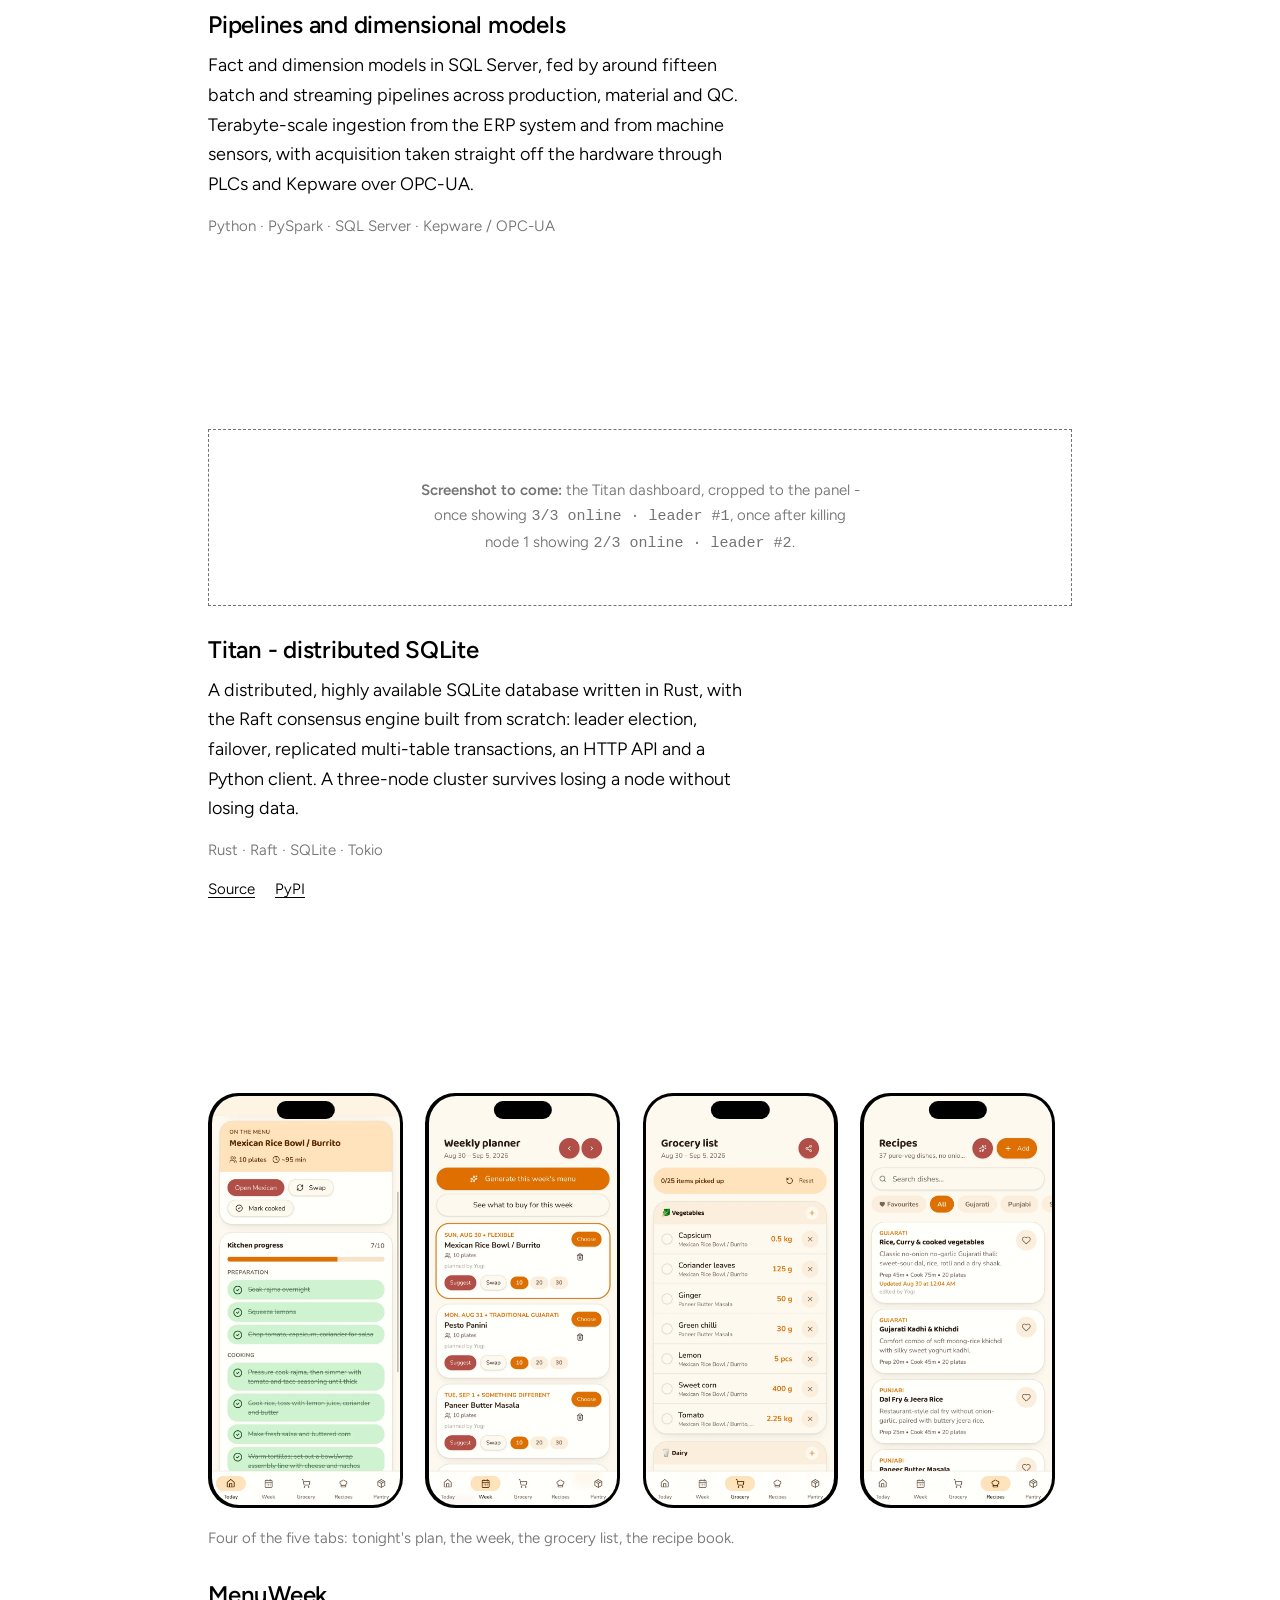
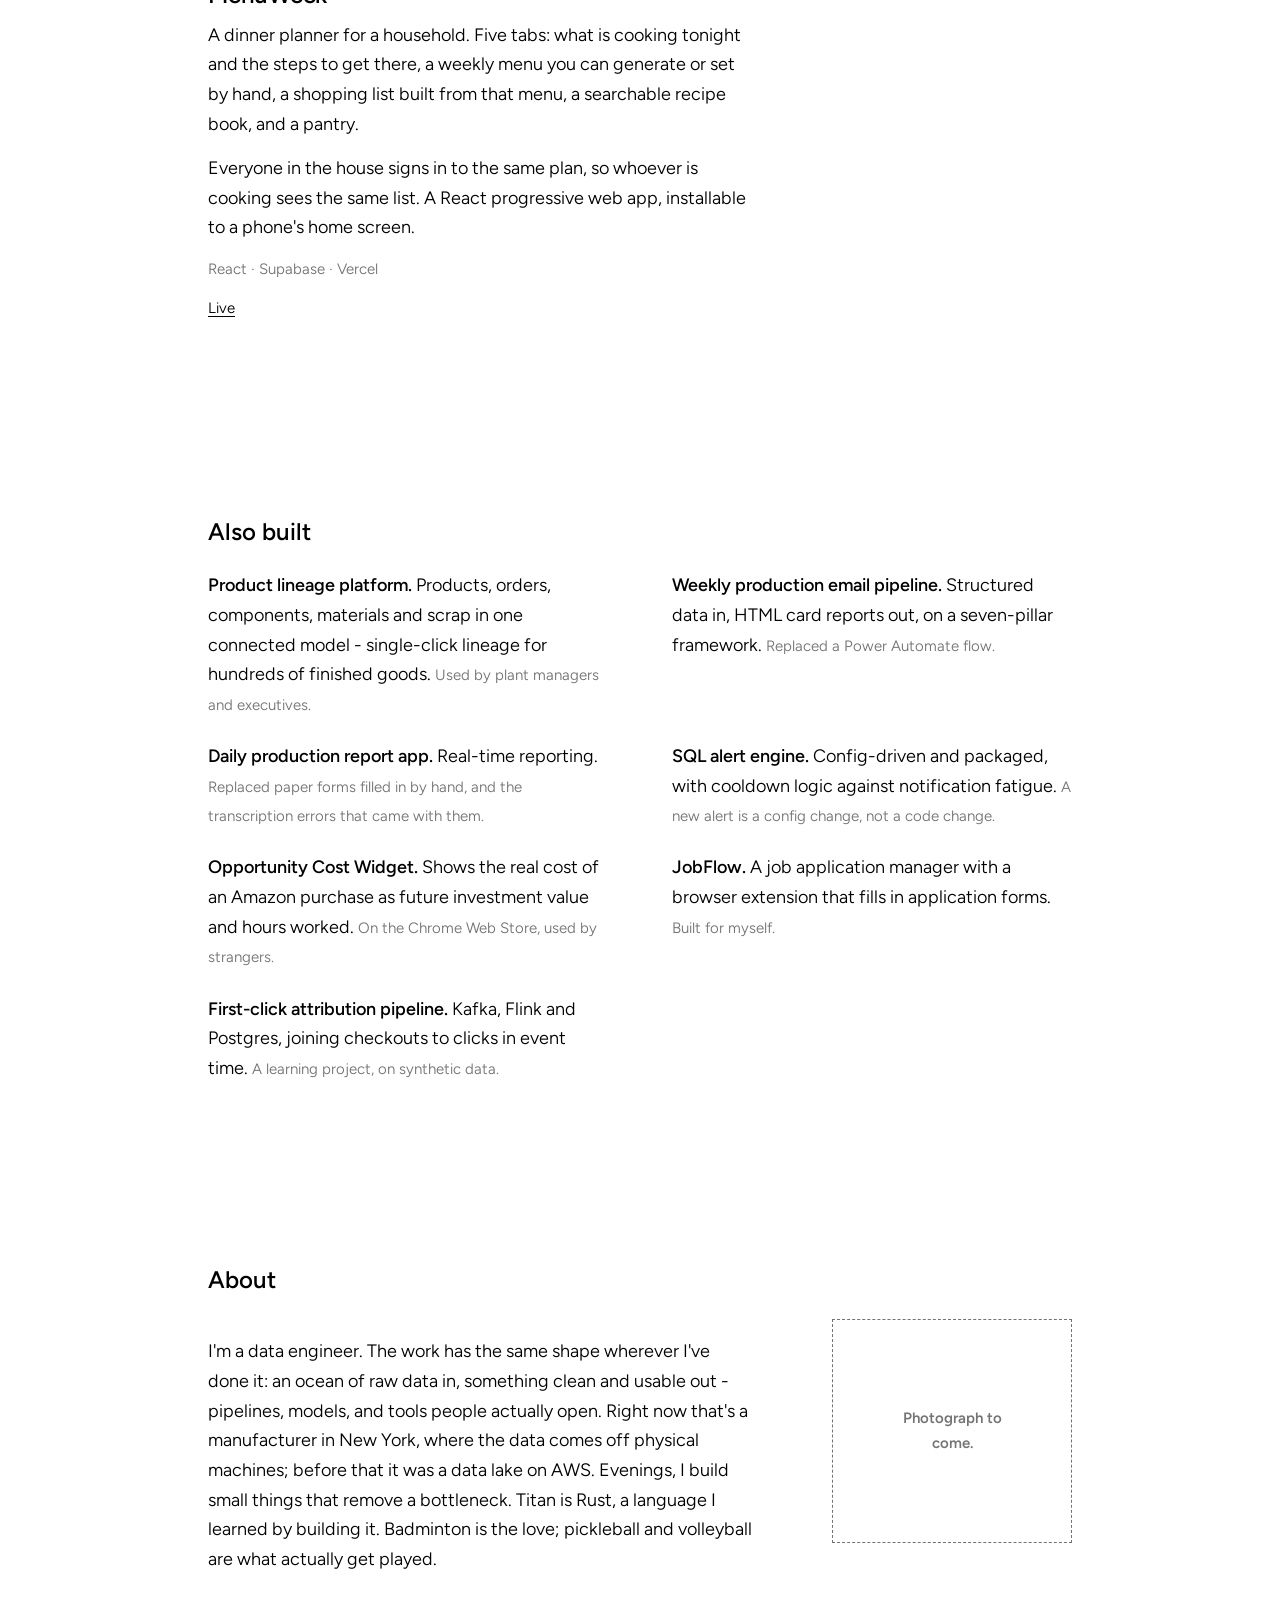
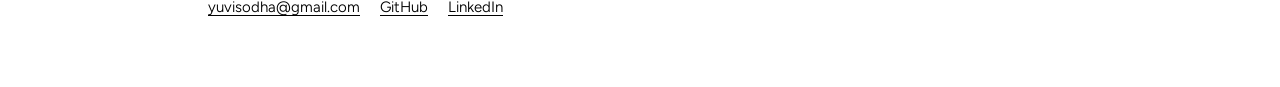
==== commit 65ff607c: "Redraw the pipelines schematic and give the site a mark Both come from the ideation images the owner" ====
--- a/public/index.html
+++ b/public/index.html
@@ -16,7 +16,7 @@
 <meta property="og:title" content="Yogendrasinh Sodha - Data engineer">
 <meta property="og:description" content="I make messy operational data answer questions. Pipelines, dimensional models, and tools people actually open.">
 <link rel="stylesheet" href="assets/styles.css">
-<link rel="icon" href="data:image/svg+xml,<svg xmlns='http://www.w3.org/2000/svg' viewBox='0 0 32 32'><text y='26' font-size='26' font-family='system-ui'>Y</text></svg>">
+<link rel="icon" href="favicon.svg" type="image/svg+xml">
 <script>document.documentElement.className = 'js';</script>
 </head>
 <body>
@@ -136,44 +136,60 @@
   <section class="project" data-who="every report the business runs on">
     <figure class="art">
       <div class="dia-wrap">
-      <svg viewBox="0 0 860 240" role="img" aria-labelledby="pipeT pipeD" class="dia">
+      <svg viewBox="0 0 900 330" role="img" aria-labelledby="pipeT pipeD" class="dia">
         <defs>
           <marker id="ah2" viewBox="0 0 8 8" refX="7" refY="4" markerWidth="6" markerHeight="6"
                   orient="auto-start-reverse"><path d="M0 0 L8 4 L0 8 Z" fill="currentColor"/></marker>
         </defs>
         <title id="pipeT">How the production data pipelines are arranged</title>
-        <desc id="pipeD">Data from the ERP system and from machine sensors over PLC and OPC-UA
-        is ingested in batch and streaming pipelines, modelled into fact and dimension tables,
-        and served to reporting.</desc>
+        <desc id="pipeD">Three sources feed in: the ERP system, machine sensors over PLC and
+        OPC-UA, and entries made on the shop floor. They are ingested in batch and streaming
+        pipelines, modelled into fact and dimension tables, and read back out by dashboards,
+        reports, alerts and the MCP server.</desc>
         <g class="dia-g">
-          <rect x="10" y="42" width="160" height="52" rx="4"/>
-          <text x="90" y="73">ERP</text>
-
-          <rect x="10" y="132" width="160" height="66" rx="4"/>
-          <text x="90" y="160">Machine sensors</text>
-          <text x="90" y="180" class="sm">PLC · OPC-UA</text>
-
-          <rect x="240" y="60" width="180" height="120" rx="4"/>
-          <text x="330" y="98" class="hd">Ingestion</text>
-          <text x="330" y="124" class="sm">Python · PySpark</text>
-          <text x="330" y="146" class="sm">batch + streaming</text>
-
-          <rect x="490" y="60" width="180" height="120" rx="4"/>
-          <text x="580" y="98" class="hd">Dimensional models</text>
-          <text x="580" y="124" class="sm">fact + dimension</text>
-          <text x="580" y="146" class="sm">production · material · QC</text>
-
-          <rect x="740" y="88" width="110" height="64" rx="4"/>
-          <text x="795" y="125">Reporting</text>
-
-          <path d="M170 68 H228" class="ar" marker-end="url(#ah2)"/>
-          <path d="M170 165 H228" class="ar" marker-end="url(#ah2)"/>
-          <path d="M420 120 H478" class="ar" marker-end="url(#ah2)"/>
-          <path d="M670 120 H728" class="ar" marker-end="url(#ah2)"/>
+          <rect x="8" y="44" width="150" height="54" rx="4"/>
+          <text x="83" y="77">ERP</text>
+
+          <rect x="8" y="138" width="150" height="62" rx="4"/>
+          <text x="83" y="166">Machine sensors</text>
+          <text x="83" y="186" class="sm">PLC · OPC-UA</text>
+
+          <rect x="8" y="236" width="150" height="54" rx="4"/>
+          <text x="83" y="269">Shop-floor entry</text>
+
+          <rect x="270" y="96" width="170" height="140" rx="4"/>
+          <text x="355" y="132" class="hd">Ingestion</text>
+          <text x="355" y="168" class="sm">Python · PySpark</text>
+          <text x="355" y="192" class="sm">batch + streaming</text>
+
+          <ellipse cx="580" cy="110" rx="70" ry="22" class="cyl"/>
+          <path d="M510 110 V220 A70 22 0 0 0 650 220 V110" class="cyl"/>
+          <text x="580" y="272">Dimensional models</text>
+          <text x="580" y="294" class="sm">fact + dimension</text>
+
+          <rect x="742" y="40" width="150" height="48" rx="4"/>
+          <text x="817" y="70">Dashboards</text>
+          <rect x="742" y="110" width="150" height="48" rx="4"/>
+          <text x="817" y="140">Reports</text>
+          <rect x="742" y="180" width="150" height="48" rx="4"/>
+          <text x="817" y="210">Alerts</text>
+          <rect x="742" y="250" width="150" height="48" rx="4"/>
+          <text x="817" y="280">MCP server</text>
+
+          <path d="M158 71 H214 L246 130 H262" class="ar" marker-end="url(#ah2)"/>
+          <path d="M158 169 H262" class="ar" marker-end="url(#ah2)"/>
+          <path d="M158 263 H214 L246 202 H262" class="ar" marker-end="url(#ah2)"/>
+
+          <path d="M440 166 H502" class="ar" marker-end="url(#ah2)"/>
+
+          <path d="M652 122 H700 L722 64 H734" class="ar" marker-end="url(#ah2)"/>
+          <path d="M652 150 H700 L722 134 H734" class="ar" marker-end="url(#ah2)"/>
+          <path d="M652 182 H700 L722 204 H734" class="ar" marker-end="url(#ah2)"/>
+          <path d="M652 210 H700 L722 274 H734" class="ar" marker-end="url(#ah2)"/>
         </g>
       </svg>
       </div>
-      <figcaption>Schematic. Around fifteen pipelines feed these models.</figcaption>
+      <figcaption>Schematic. Around fifteen pipelines feed these models, and everything downstream reads them.</figcaption>
     </figure>
     <h2>Pipelines and dimensional models</h2>
     <p class="who">Used by every report the business runs on.</p>
--- a/public/assets/styles.css
+++ b/public/assets/styles.css
@@ -277,7 +277,8 @@
   color: var(--ink);
 }
 
-.dia-g rect {
+.dia-g rect,
+.dia-g .cyl {
   fill: none;
   stroke: currentColor;
   stroke-width: 1.25;
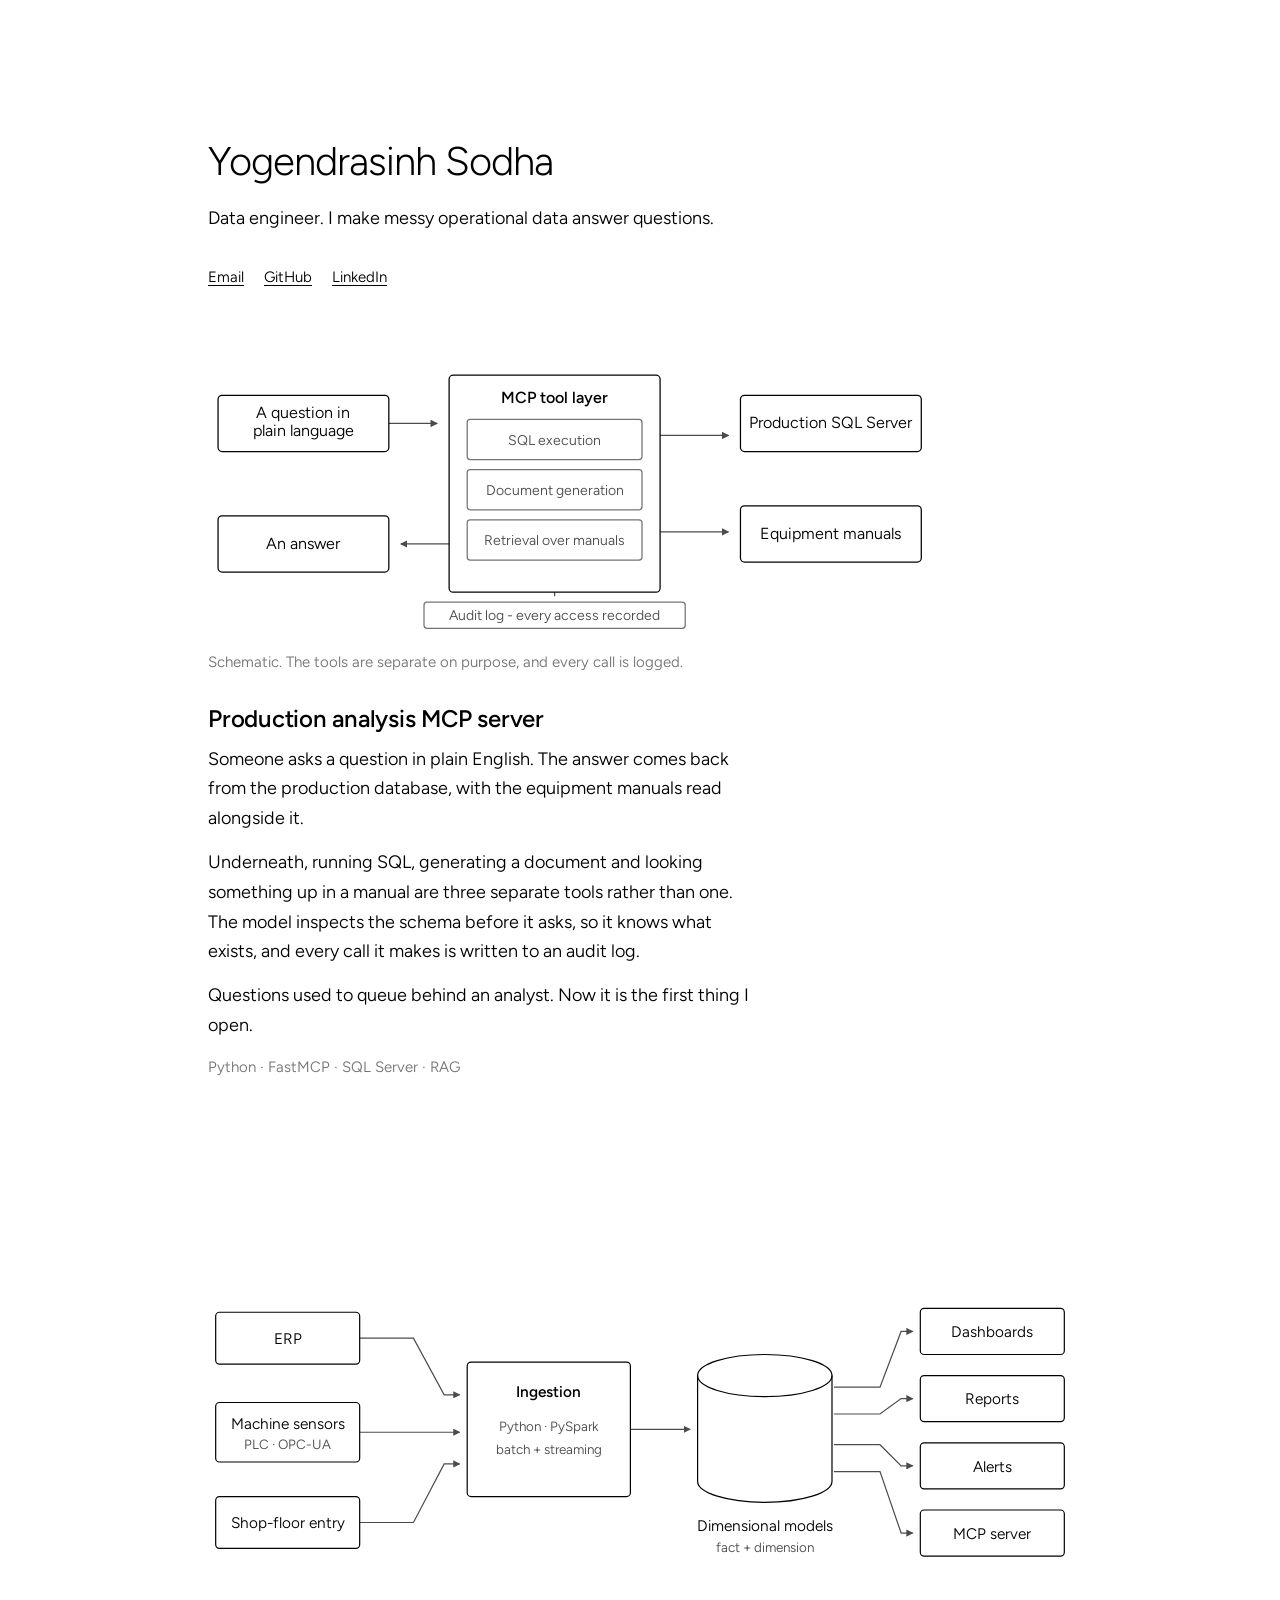
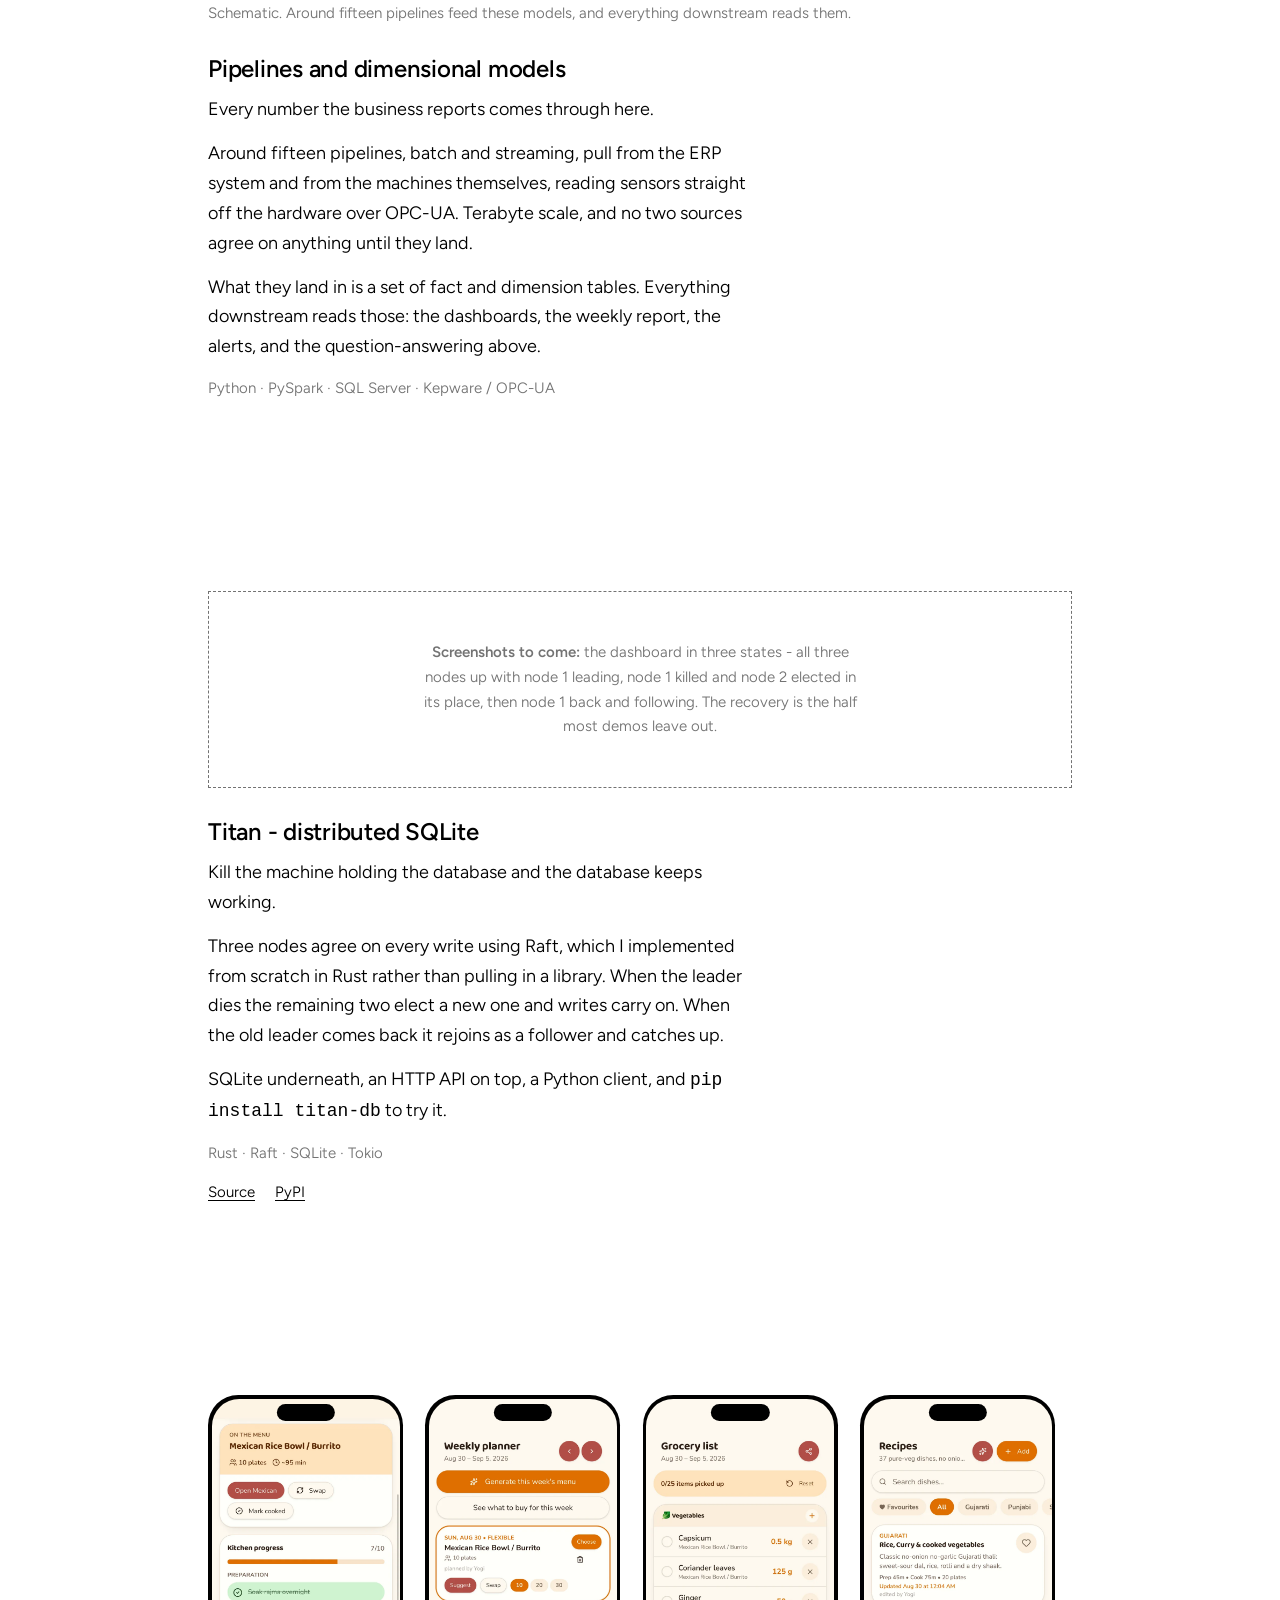
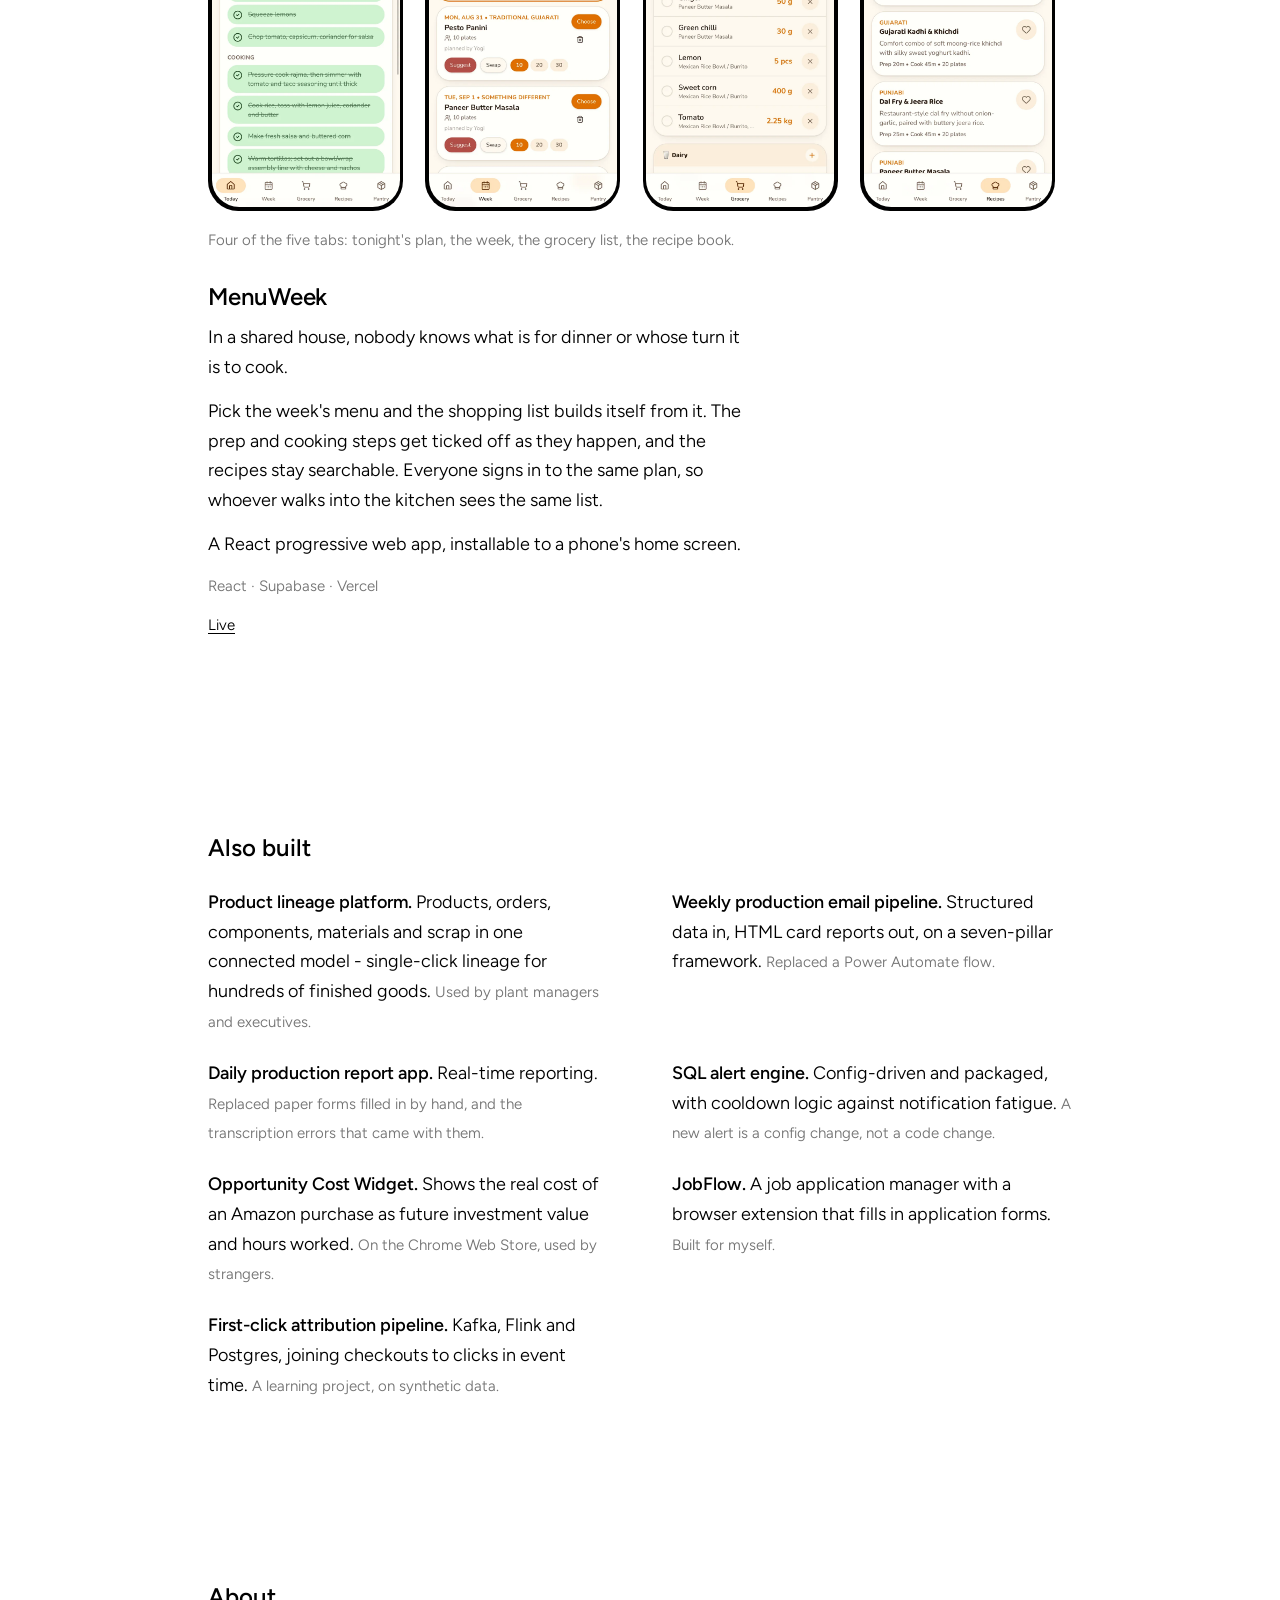
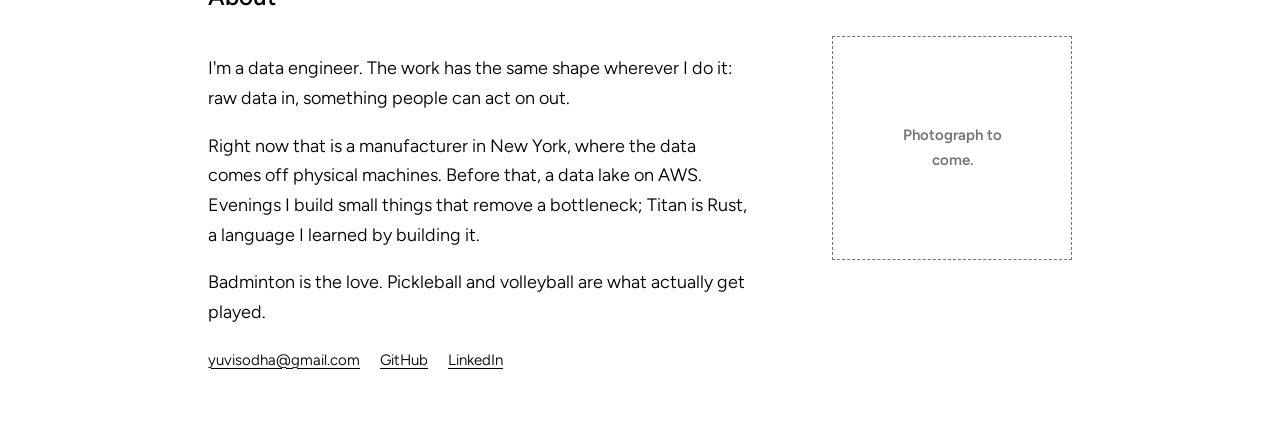
==== commit f43ce23c: "Rewrite the project and About copy; revert the favicon to Y The prose was the weakest thing on the p" ====
--- a/public/index.html
+++ b/public/index.html
@@ -16,7 +16,7 @@
 <meta property="og:title" content="Yogendrasinh Sodha - Data engineer">
 <meta property="og:description" content="I make messy operational data answer questions. Pipelines, dimensional models, and tools people actually open.">
 <link rel="stylesheet" href="assets/styles.css">
-<link rel="icon" href="favicon.svg" type="image/svg+xml">
+<link rel="icon" href="data:image/svg+xml,<svg xmlns='http://www.w3.org/2000/svg' viewBox='0 0 32 32'><text y='26' font-size='26' font-family='system-ui'>Y</text></svg>">
 <script>document.documentElement.className = 'js';</script>
 </head>
 <body>
@@ -124,12 +124,12 @@
     </figure>
     <h2>Production analysis MCP server</h2>
     <p class="who">Used by analysts and managers where I work.</p>
-    <p>A FastMCP server over the production database, with a knowledge base built from the
-    bag-machine and extrusion manuals. SQL execution, document generation and retrieval are
-    exposed as separate tools, with schema introspection and audit logging, so a language model
-    can reach production data safely and every access leaves a record.</p>
-    <p>It replaced ad-hoc analysis requests. It is now the tool I reach for first rather than
-    the exception.</p>
+    <p>Someone asks a question in plain English. The answer comes back from the production
+    database, with the equipment manuals read alongside it.</p>
+    <p>Underneath, running SQL, generating a document and looking something up in a manual are
+    three separate tools rather than one. The model inspects the schema before it asks, so it
+    knows what exists, and every call it makes is written to an audit log.</p>
+    <p>Questions used to queue behind an analyst. Now it is the first thing I open.</p>
     <p class="stack">Python · FastMCP · SQL Server · RAG</p>
   </section>
 
@@ -193,27 +193,31 @@
     </figure>
     <h2>Pipelines and dimensional models</h2>
     <p class="who">Used by every report the business runs on.</p>
-    <p>Fact and dimension models in SQL Server, fed by around fifteen batch and streaming
-    pipelines across production, material and QC. Terabyte-scale ingestion from the ERP system
-    and from machine sensors, with acquisition taken straight off the hardware through PLCs and
-    Kepware over OPC-UA.</p>
+    <p>Every number the business reports comes through here.</p>
+    <p>Around fifteen pipelines, batch and streaming, pull from the ERP system and from the
+    machines themselves, reading sensors straight off the hardware over OPC-UA. Terabyte scale,
+    and no two sources agree on anything until they land.</p>
+    <p>What they land in is a set of fact and dimension tables. Everything downstream reads
+    those: the dashboards, the weekly report, the alerts, and the question-answering above.</p>
     <p class="stack">Python · PySpark · SQL Server · Kepware / OPC-UA</p>
   </section>
 
   <section class="project" data-who="anyone who pip installs it">
     <figure class="art">
       <div class="ph">
-        <p><strong>Screenshot to come:</strong> the Titan dashboard, cropped to the panel - once
-        showing <code>3/3 online · leader #1</code>, once after killing node 1 showing
-        <code>2/3 online · leader #2</code>.</p>
+        <p><strong>Screenshots to come:</strong> the dashboard in three states - all three nodes
+        up with node 1 leading, node 1 killed and node 2 elected in its place, then node 1 back
+        and following. The recovery is the half most demos leave out.</p>
       </div>
     </figure>
     <h2>Titan - distributed SQLite</h2>
     <p class="who">Used by anyone who <code>pip install</code>s it.</p>
-    <p>A distributed, highly available SQLite database written in Rust, with the Raft consensus
-    engine built from scratch: leader election, failover, replicated multi-table transactions,
-    an HTTP API and a Python client. A three-node cluster survives losing a node without losing
-    data.</p>
+    <p>Kill the machine holding the database and the database keeps working.</p>
+    <p>Three nodes agree on every write using Raft, which I implemented from scratch in Rust
+    rather than pulling in a library. When the leader dies the remaining two elect a new one and
+    writes carry on. When the old leader comes back it rejoins as a follower and catches up.</p>
+    <p>SQLite underneath, an HTTP API on top, a Python client, and <code>pip install
+    titan-db</code> to try it.</p>
     <p class="stack">Rust · Raft · SQLite · Tokio</p>
     <p class="links-inline">
       <a href="https://github.com/Yogendra-sodha/titan-distributed-sqlite">Source</a>
@@ -261,11 +265,11 @@
     </figure>
     <h2>MenuWeek</h2>
     <p class="who">Used by my roommates, every evening.</p>
-    <p>A dinner planner for a household. Five tabs: what is cooking tonight and the steps to
-    get there, a weekly menu you can generate or set by hand, a shopping list built from that
-    menu, a searchable recipe book, and a pantry.</p>
-    <p>Everyone in the house signs in to the same plan, so whoever is cooking sees the same
-    list. A React progressive web app, installable to a phone's home screen.</p>
+    <p>In a shared house, nobody knows what is for dinner or whose turn it is to cook.</p>
+    <p>Pick the week's menu and the shopping list builds itself from it. The prep and cooking
+    steps get ticked off as they happen, and the recipes stay searchable. Everyone signs in to
+    the same plan, so whoever walks into the kitchen sees the same list.</p>
+    <p>A React progressive web app, installable to a phone's home screen.</p>
     <p class="stack">React · Supabase · Vercel</p>
     <p class="links-inline">
       <a href="https://menuweek.vercel.app/">Live</a>
@@ -309,12 +313,12 @@
     <h2>About</h2>
     <div class="about-grid">
       <div>
-        <p>I'm a data engineer. The work has the same shape wherever I've done it: an ocean of
-        raw data in, something clean and usable out - pipelines, models, and tools people
-        actually open. Right now that's a manufacturer in New York, where the data comes off
-        physical machines; before that it was a data lake on AWS. Evenings, I build small things
-        that remove a bottleneck. Titan is Rust, a language I learned by building it. Badminton
-        is the love; pickleball and volleyball are what actually get played.</p>
+        <p>I'm a data engineer. The work has the same shape wherever I do it: raw data in,
+        something people can act on out.</p>
+        <p>Right now that is a manufacturer in New York, where the data comes off physical
+        machines. Before that, a data lake on AWS. Evenings I build small things that remove a
+        bottleneck; Titan is Rust, a language I learned by building it.</p>
+        <p>Badminton is the love. Pickleball and volleyball are what actually get played.</p>
         <ul class="links">
           <li><a href="mailto:yuvisodha@gmail.com">yuvisodha@gmail.com</a></li>
           <li><a href="https://github.com/Yogendra-sodha">GitHub</a></li>
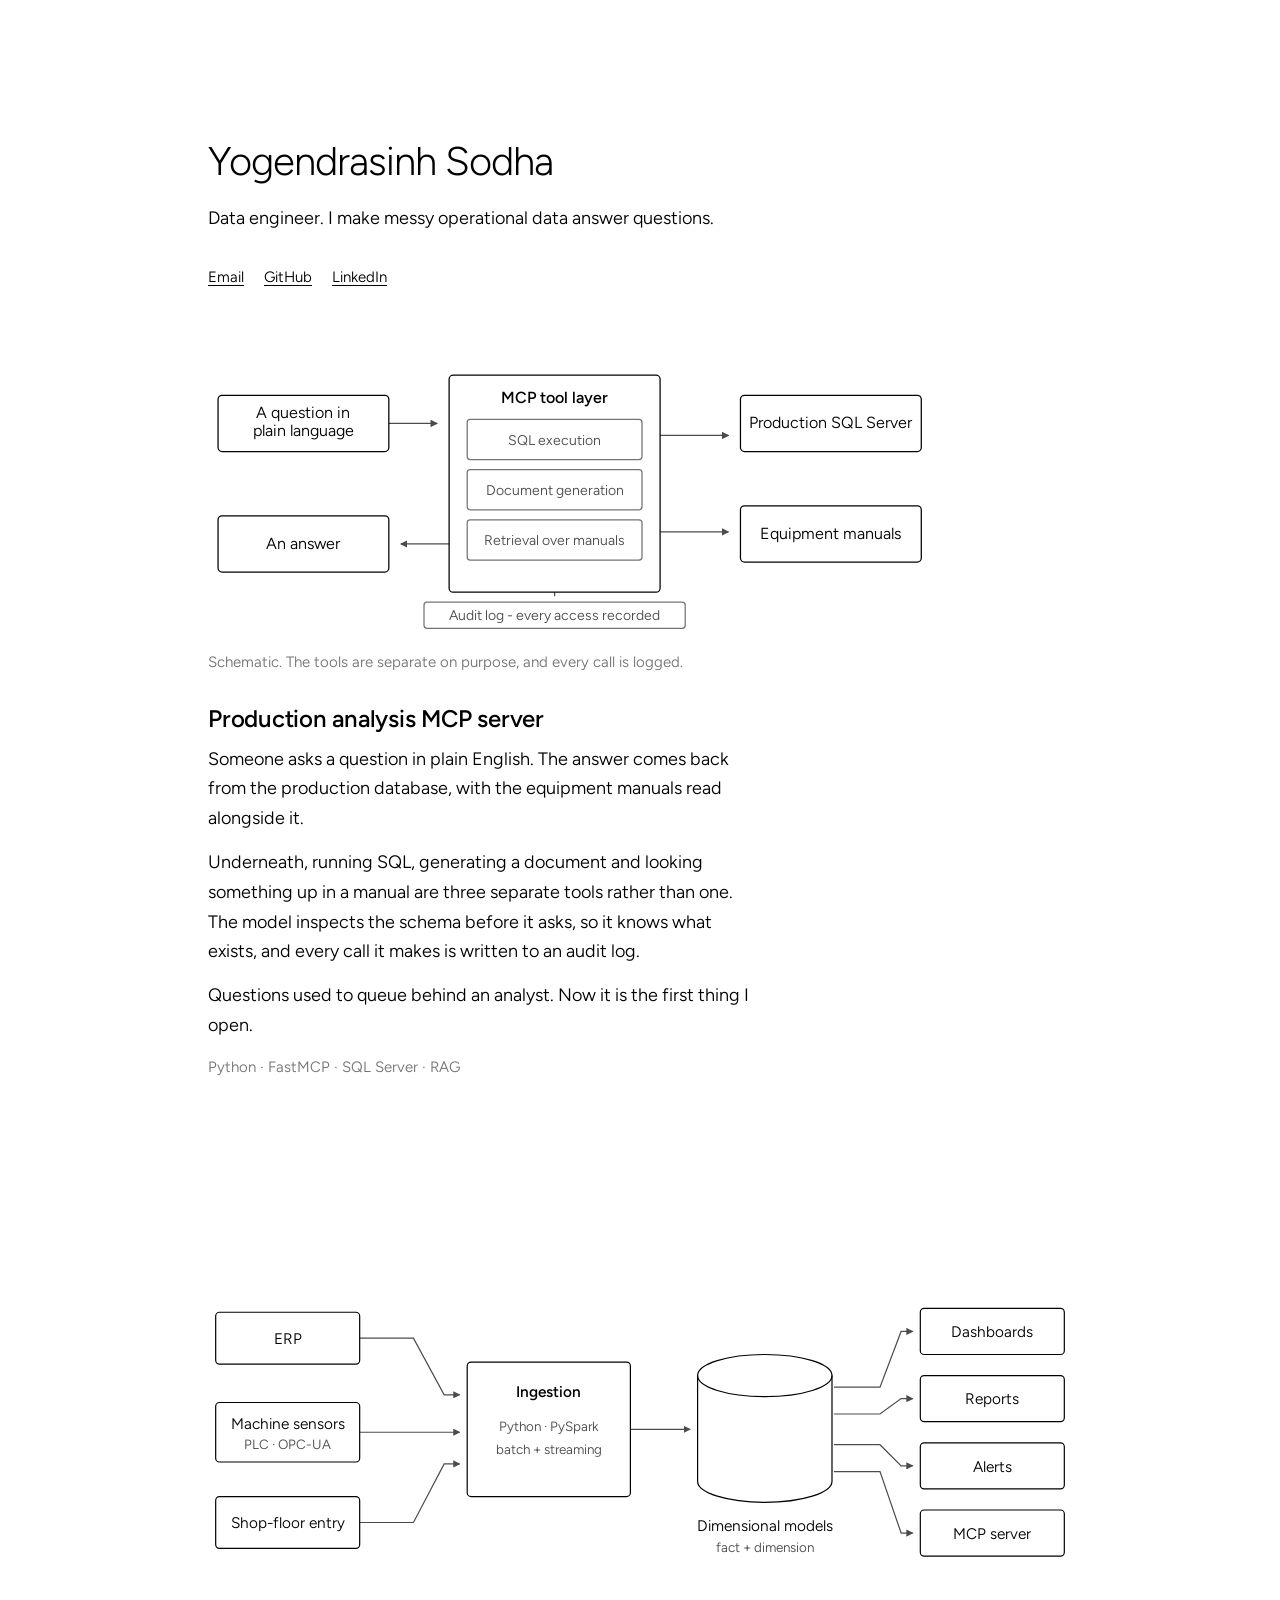
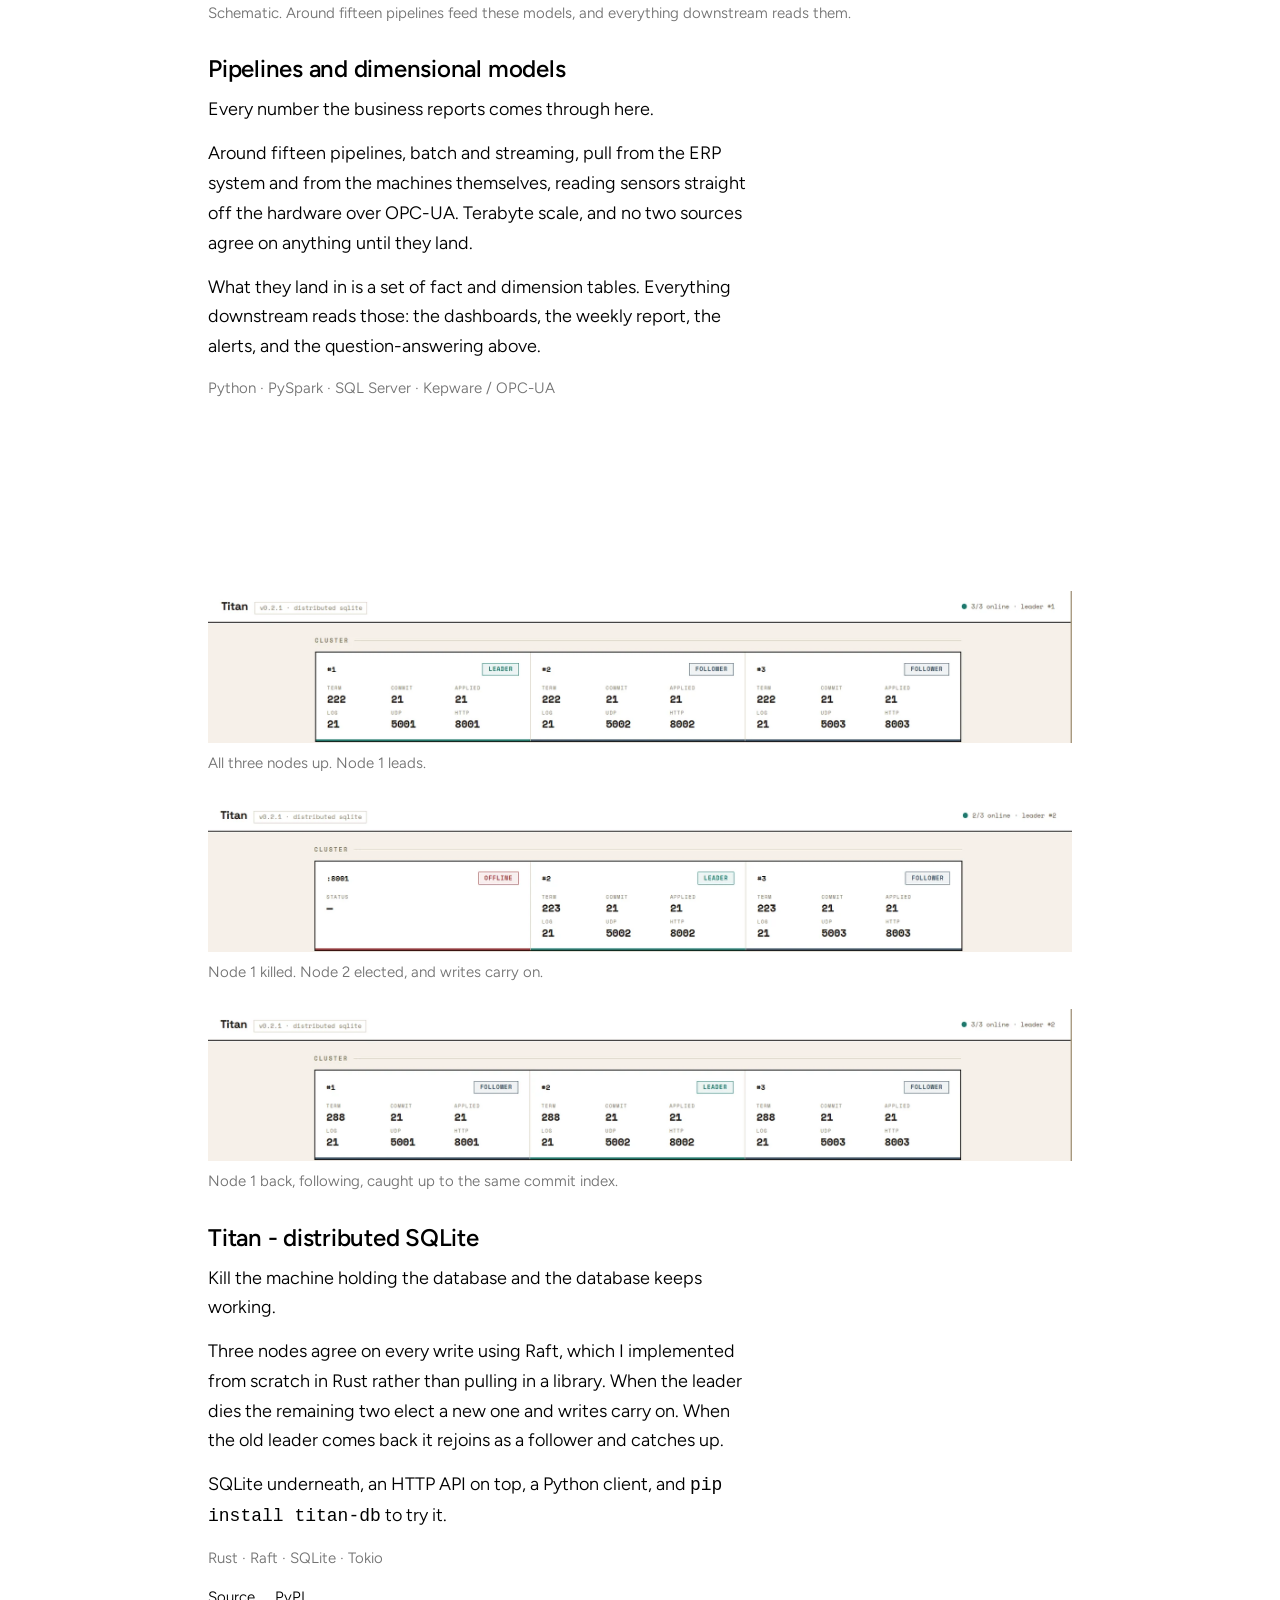
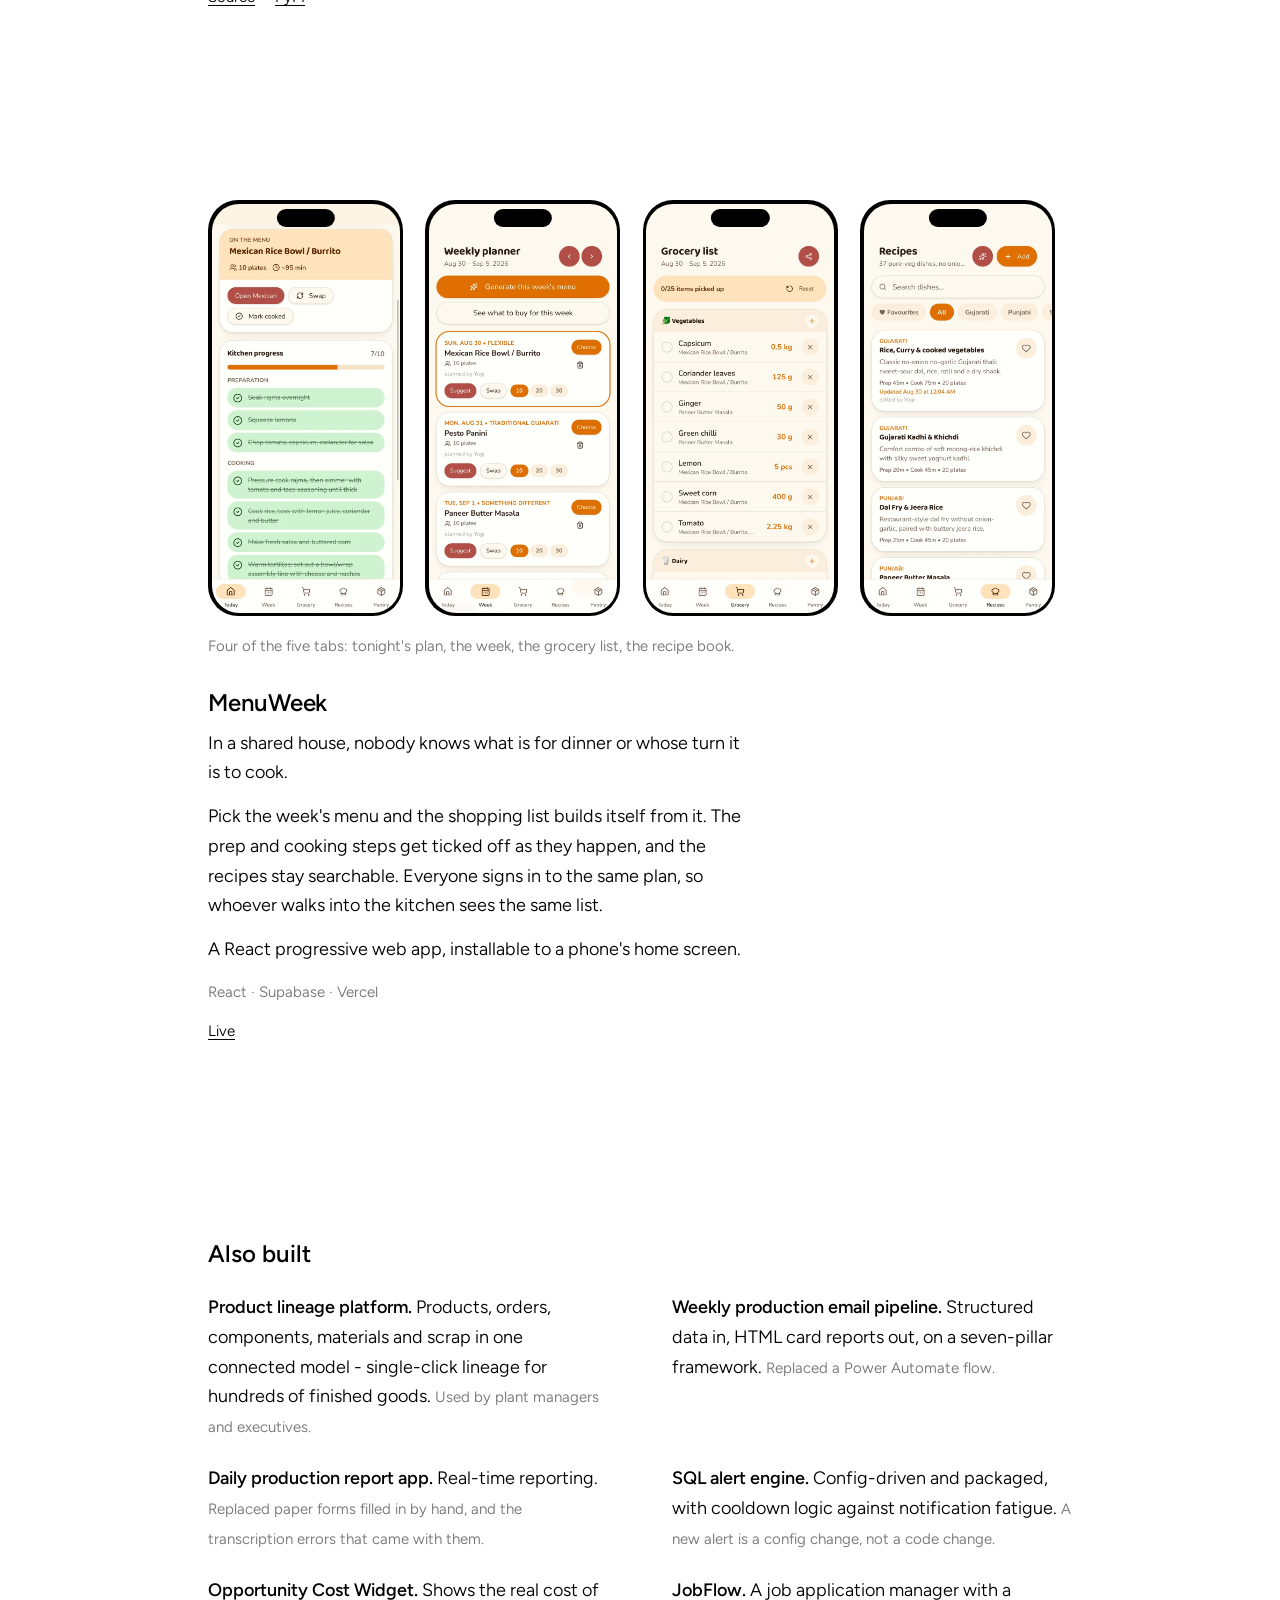
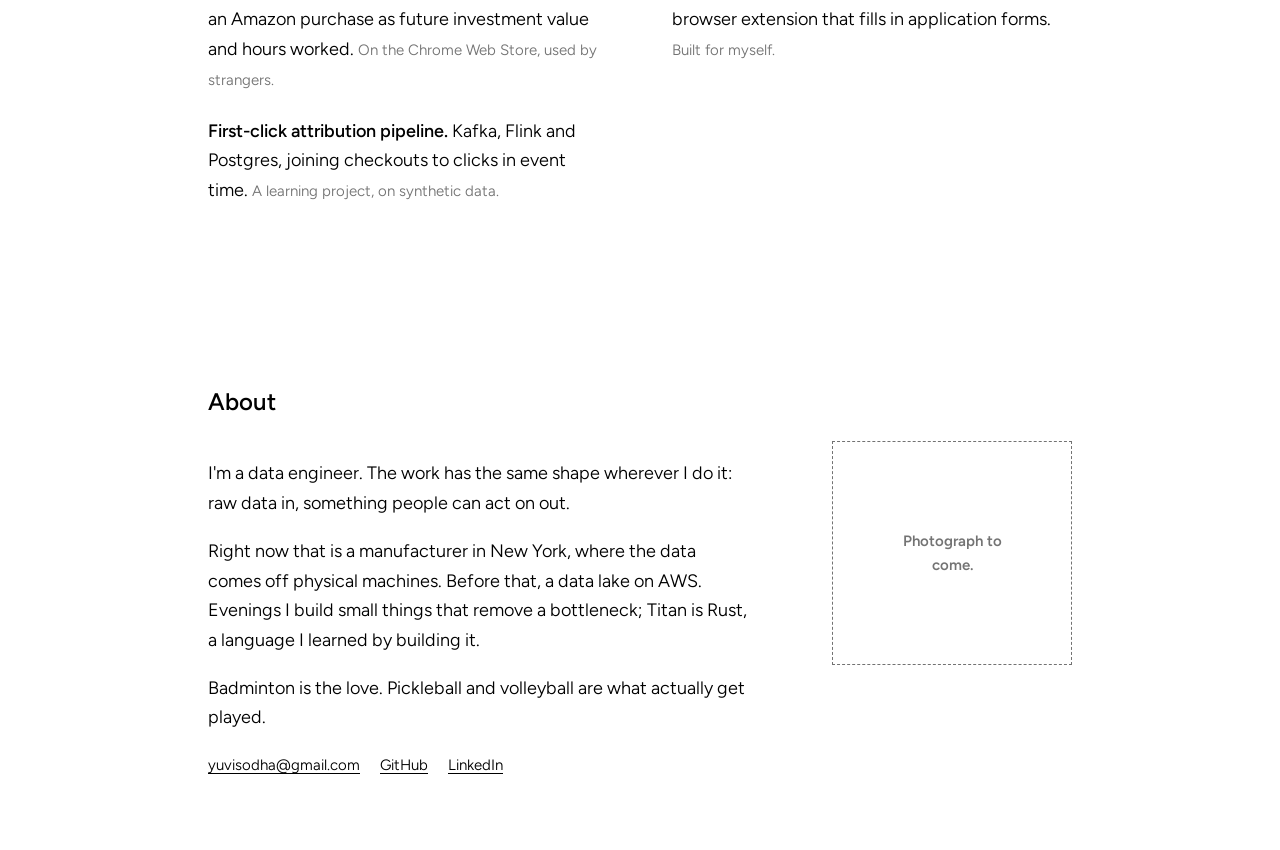
==== commit 5dc3d8ea: "Add the Titan failover screenshots; fix the wide-artifact scroll fade The last dashed placeholder on" ====
--- a/public/index.html
+++ b/public/index.html
@@ -204,10 +204,28 @@
 
   <section class="project" data-who="anyone who pip installs it">
     <figure class="art">
-      <div class="ph">
-        <p><strong>Screenshots to come:</strong> the dashboard in three states - all three nodes
-        up with node 1 leading, node 1 killed and node 2 elected in its place, then node 1 back
-        and following. The recovery is the half most demos leave out.</p>
+      <div class="states">
+      <figure class="state">
+        <div class="state-scroll">
+          <img class="state-shot" src="assets/img/titan-healthy.webp" width="1900" height="334"
+               loading="lazy" decoding="async" alt="Titan's dashboard: 3 of 3 nodes online, node 1 the leader. All three cards show term 222 and commit index 21.">
+        </div>
+        <figcaption>All three nodes up. Node 1 leads.</figcaption>
+      </figure>
+      <figure class="state">
+        <div class="state-scroll">
+          <img class="state-shot" src="assets/img/titan-failover.webp" width="1900" height="335"
+               loading="lazy" decoding="async" alt="The same dashboard after node 1 is killed: 2 of 3 online, node 2 now the leader. Node 1's card reads offline; the other two have moved to term 223 and still show commit index 21.">
+        </div>
+        <figcaption>Node 1 killed. Node 2 elected, and writes carry on.</figcaption>
+      </figure>
+      <figure class="state">
+        <div class="state-scroll">
+          <img class="state-shot" src="assets/img/titan-recovered.webp" width="1900" height="334"
+               loading="lazy" decoding="async" alt="The same dashboard after node 1 restarts: 3 of 3 online, node 2 still the leader, node 1 marked follower. All three cards agree again, at term 288 and commit index 21.">
+        </div>
+        <figcaption>Node 1 back, following, caught up to the same commit index.</figcaption>
+      </figure>
       </div>
     </figure>
     <h2>Titan - distributed SQLite</h2>
--- a/public/assets/styles.css
+++ b/public/assets/styles.css
@@ -248,20 +248,20 @@
    is the affordance that says "there is more" - it paints in --paper, so it
    introduces no fourth colour. */
 .dia-wrap {
+  display: flex;
   overflow-x: auto;
-  position: relative;
   -webkit-overflow-scrolling: touch;
 }
 
+/* The fade is a flex item, not a float. As a float with height:100% it
+   resolved against an auto-height parent and computed to 0, so it never
+   painted. A flex item stretches to the line height for free. */
 @media (max-width: 40rem) {
   .dia-wrap::after {
     content: "";
     position: sticky;
-    float: right;
-    top: 0;
     right: 0;
-    width: 2.5rem;
-    height: 100%;
+    flex: 0 0 2.5rem;
     margin-left: -2.5rem;
     background: linear-gradient(to right, transparent, var(--paper));
     pointer-events: none;
@@ -312,6 +312,41 @@
   min-height: 9rem;
 }
 .ph p { color: var(--ink-muted); font-size: var(--s-meta); max-width: 28rem; text-align: center; margin: 0; }
+
+/* The Titan failover strip: three captures of the same dashboard, stacked.
+   Read top to bottom they are healthy, failed over, recovered. Each crop is
+   nearly six times wider than it is tall, so on a narrow screen the strip
+   scrolls inside its own box rather than shrinking the node cards to nothing.
+   Same mechanism as .dia-wrap, and the captions sit outside the scroller. */
+.states { display: grid; gap: 1.5rem; margin: 0; }
+
+/* Grid and flex items default to min-width:auto, which lets a wide child push
+   the track open and the whole page sideways. This is what keeps the overflow
+   inside .state-scroll where it belongs. */
+.state, .state-scroll { min-width: 0; }
+
+.state { margin: 0; }
+
+.state-scroll { display: flex; overflow-x: auto; -webkit-overflow-scrolling: touch; }
+
+/* The same right-edge fade the diagrams use, for the same reason: on a phone
+   the third node card sits off the right edge and nothing else says so. It
+   paints in --paper, so it adds no fourth colour. */
+@media (max-width: 40rem) {
+  .state-scroll::after {
+    content: "";
+    position: sticky;
+    right: 0;
+    flex: 0 0 2.5rem;
+    margin-left: -2.5rem;
+    background: linear-gradient(to right, transparent, var(--paper));
+    pointer-events: none;
+  }
+}
+
+.state-shot { display: block; width: 100%; min-width: 32rem; height: auto; }
+
+.state figcaption { margin-top: 0.5rem; }
 
 /* ---------- also built ---------- */
 
